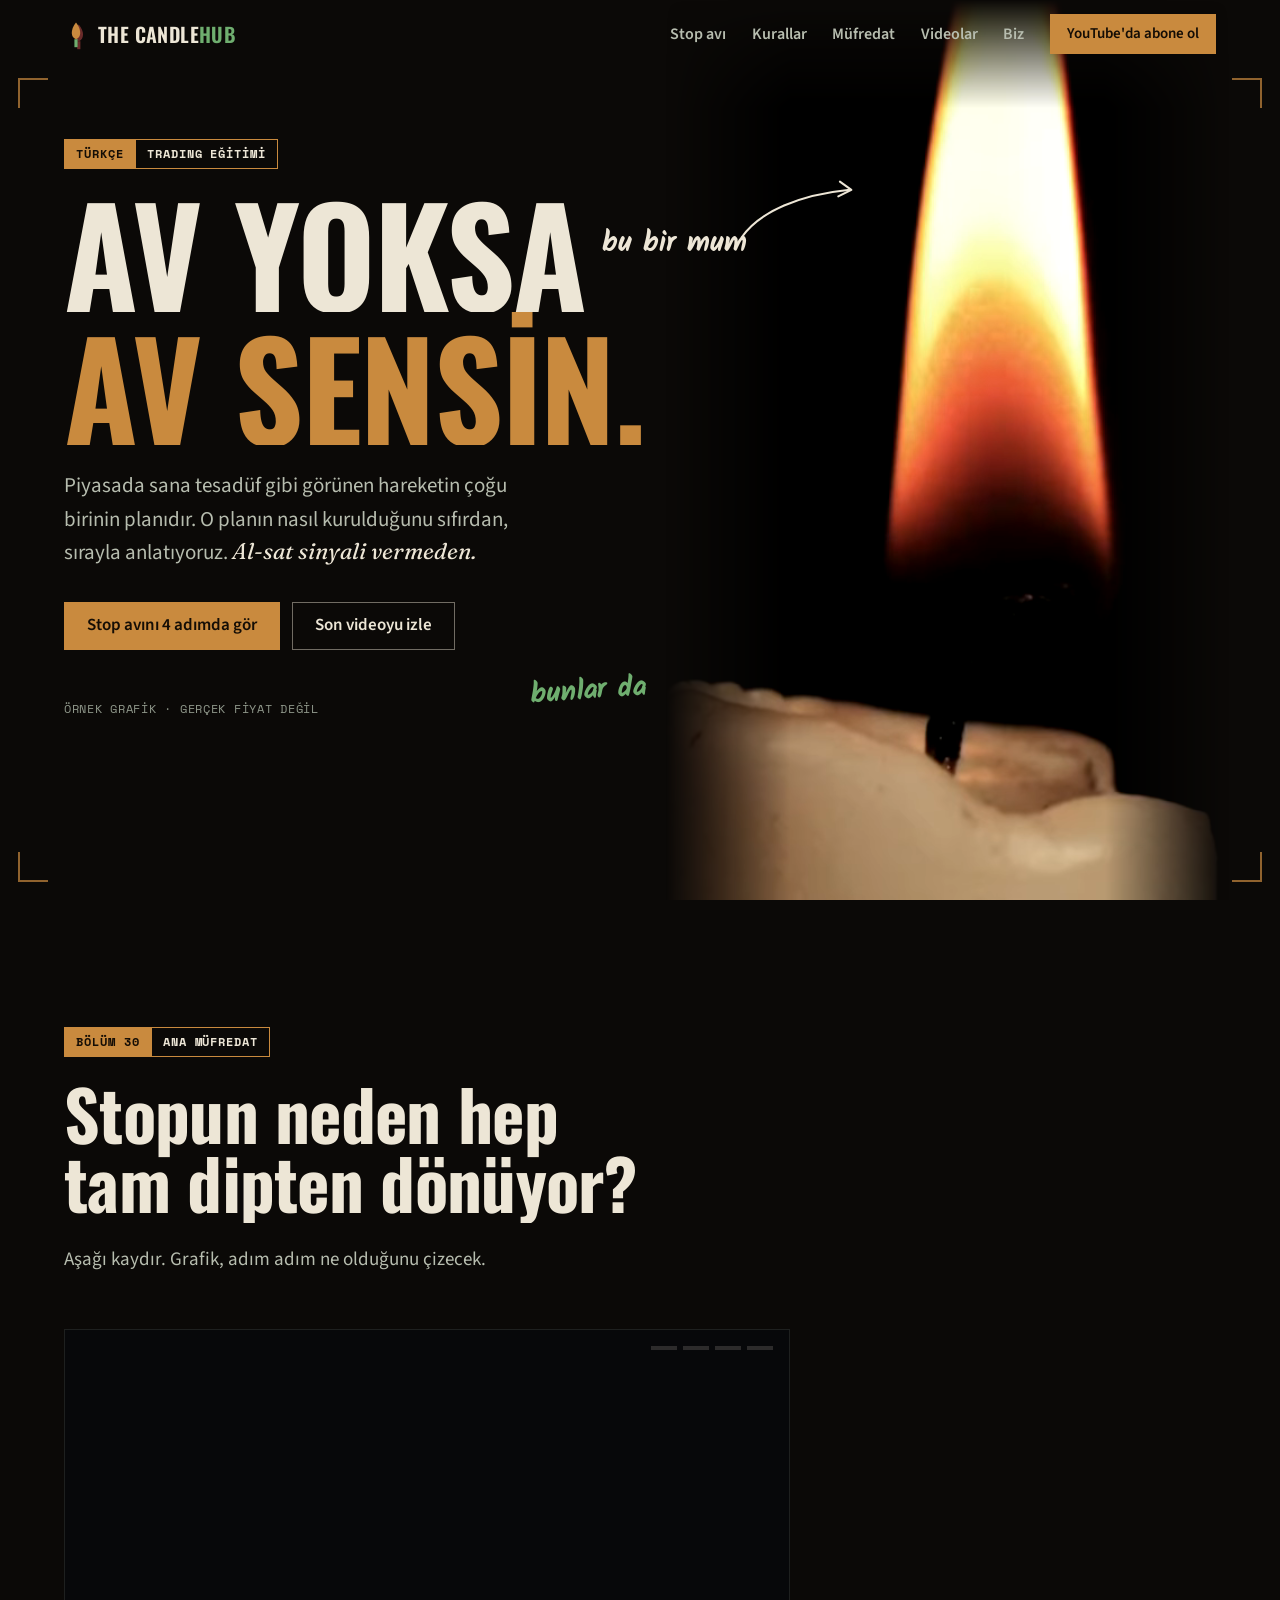
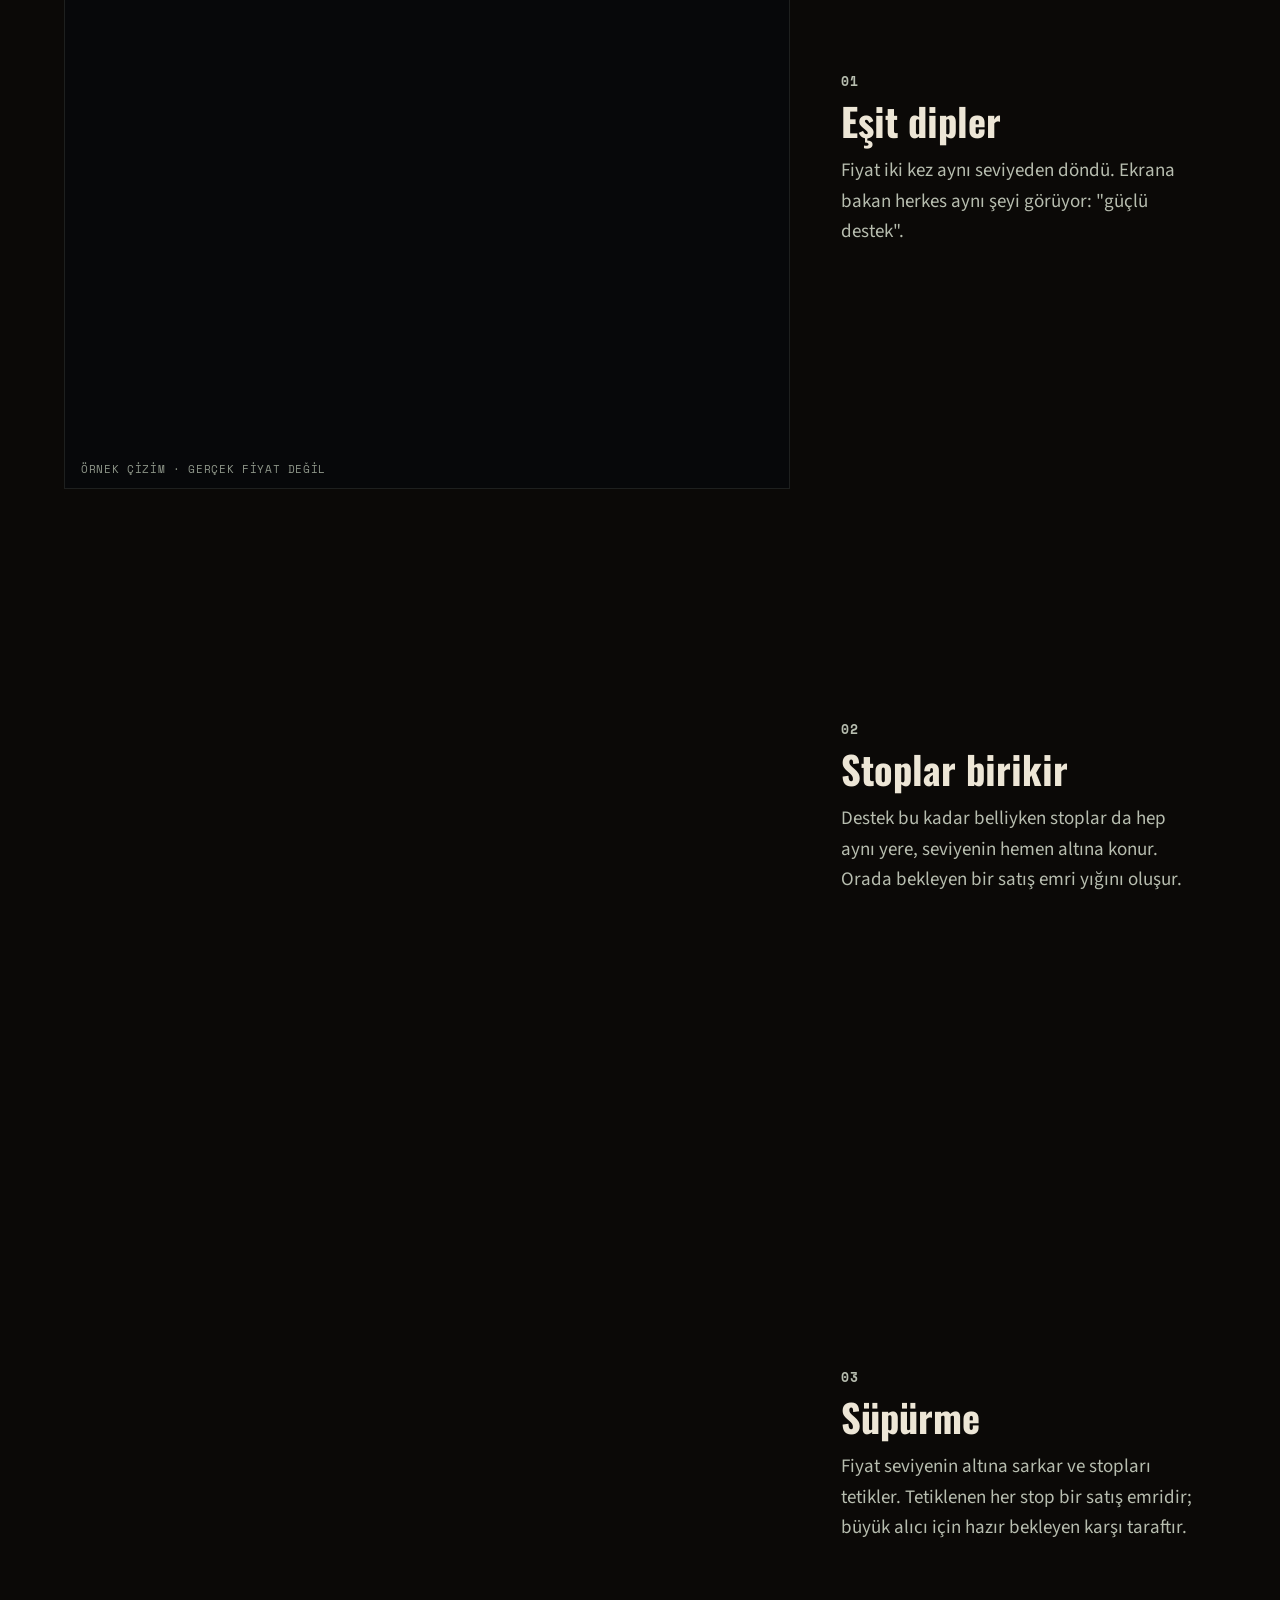
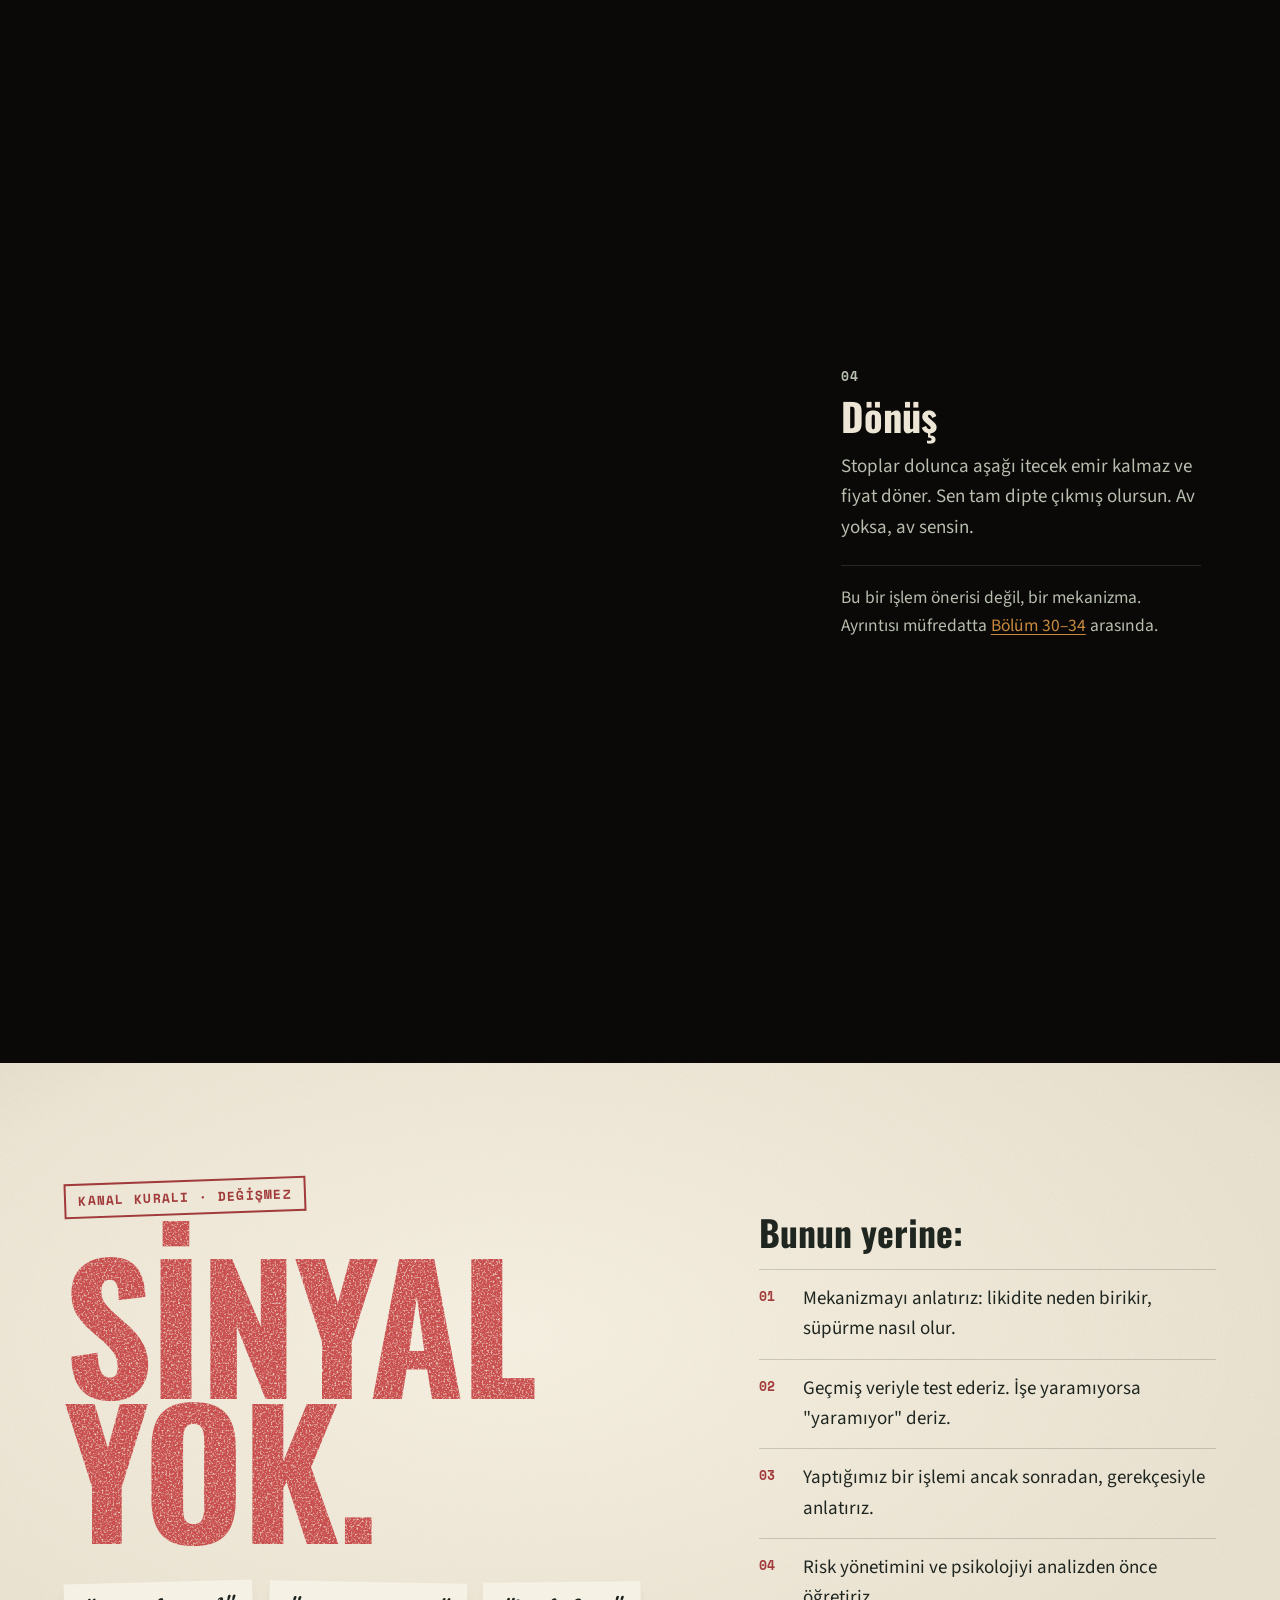
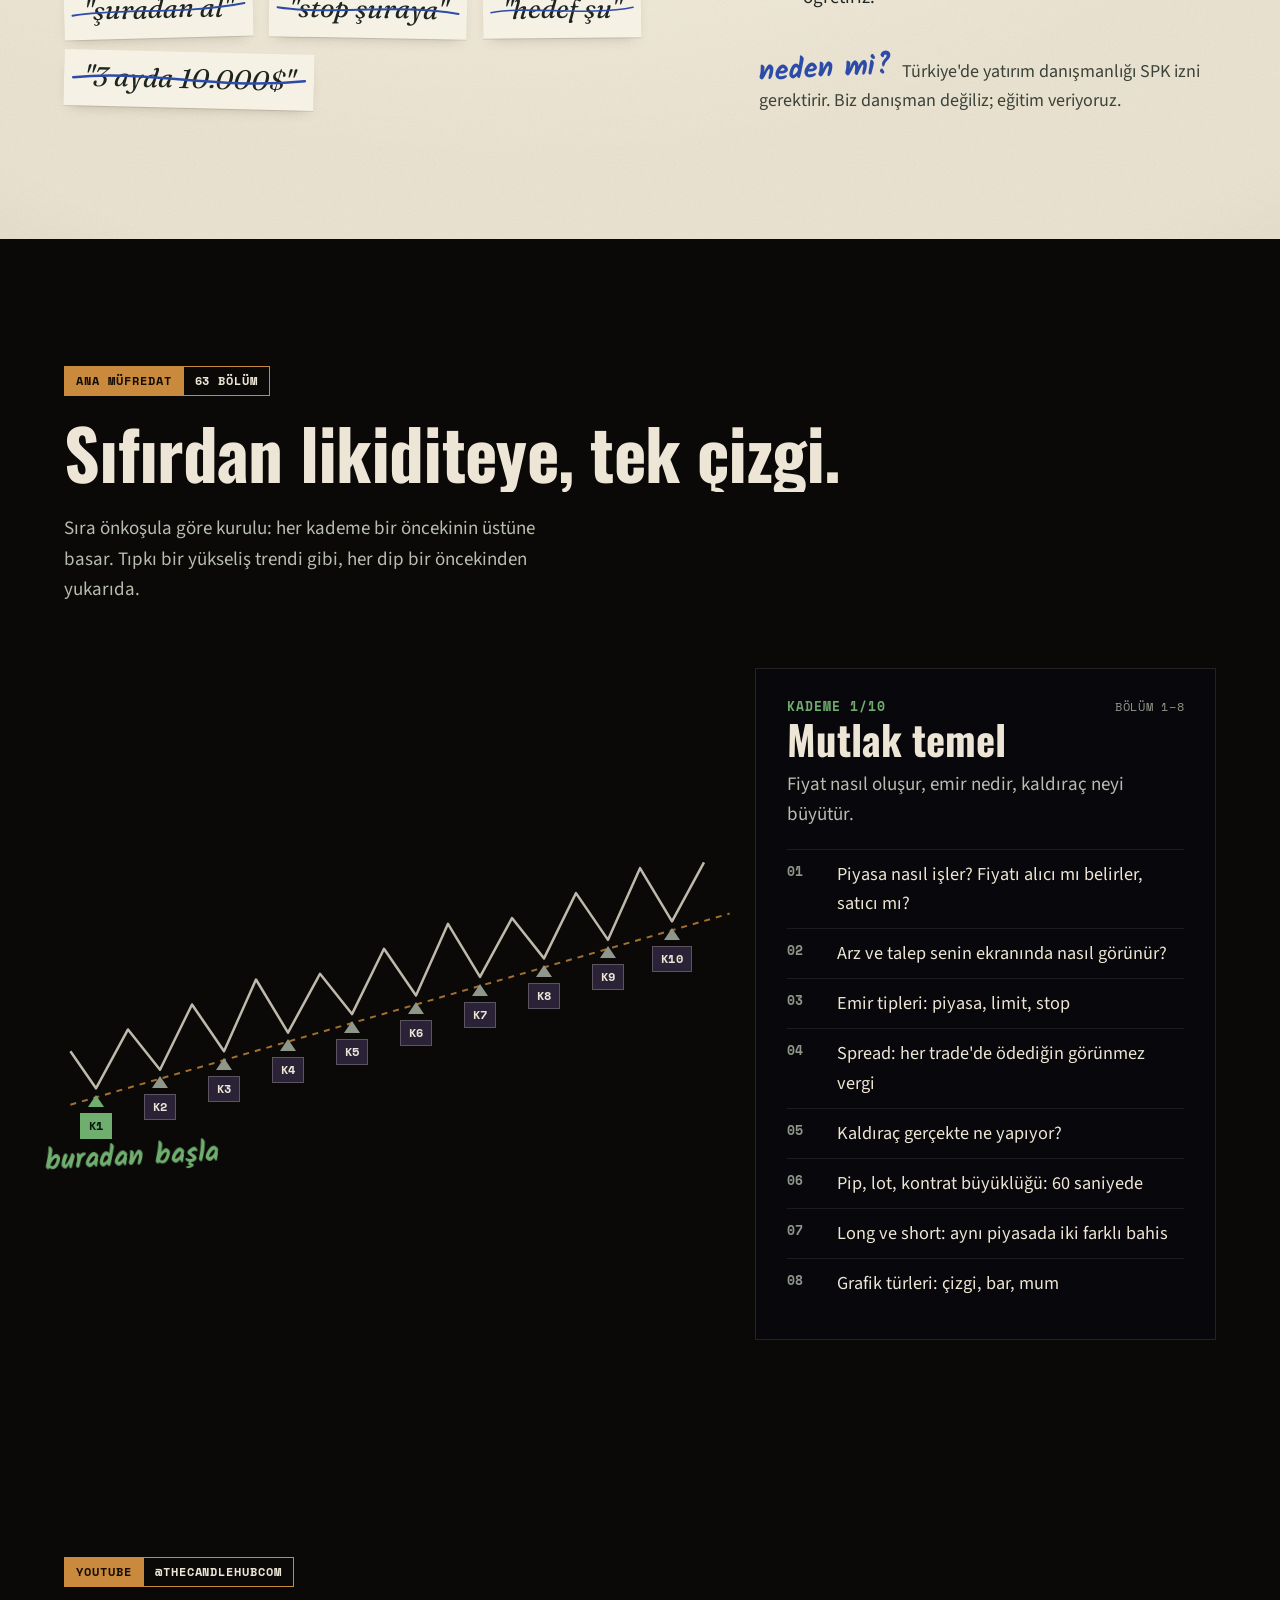
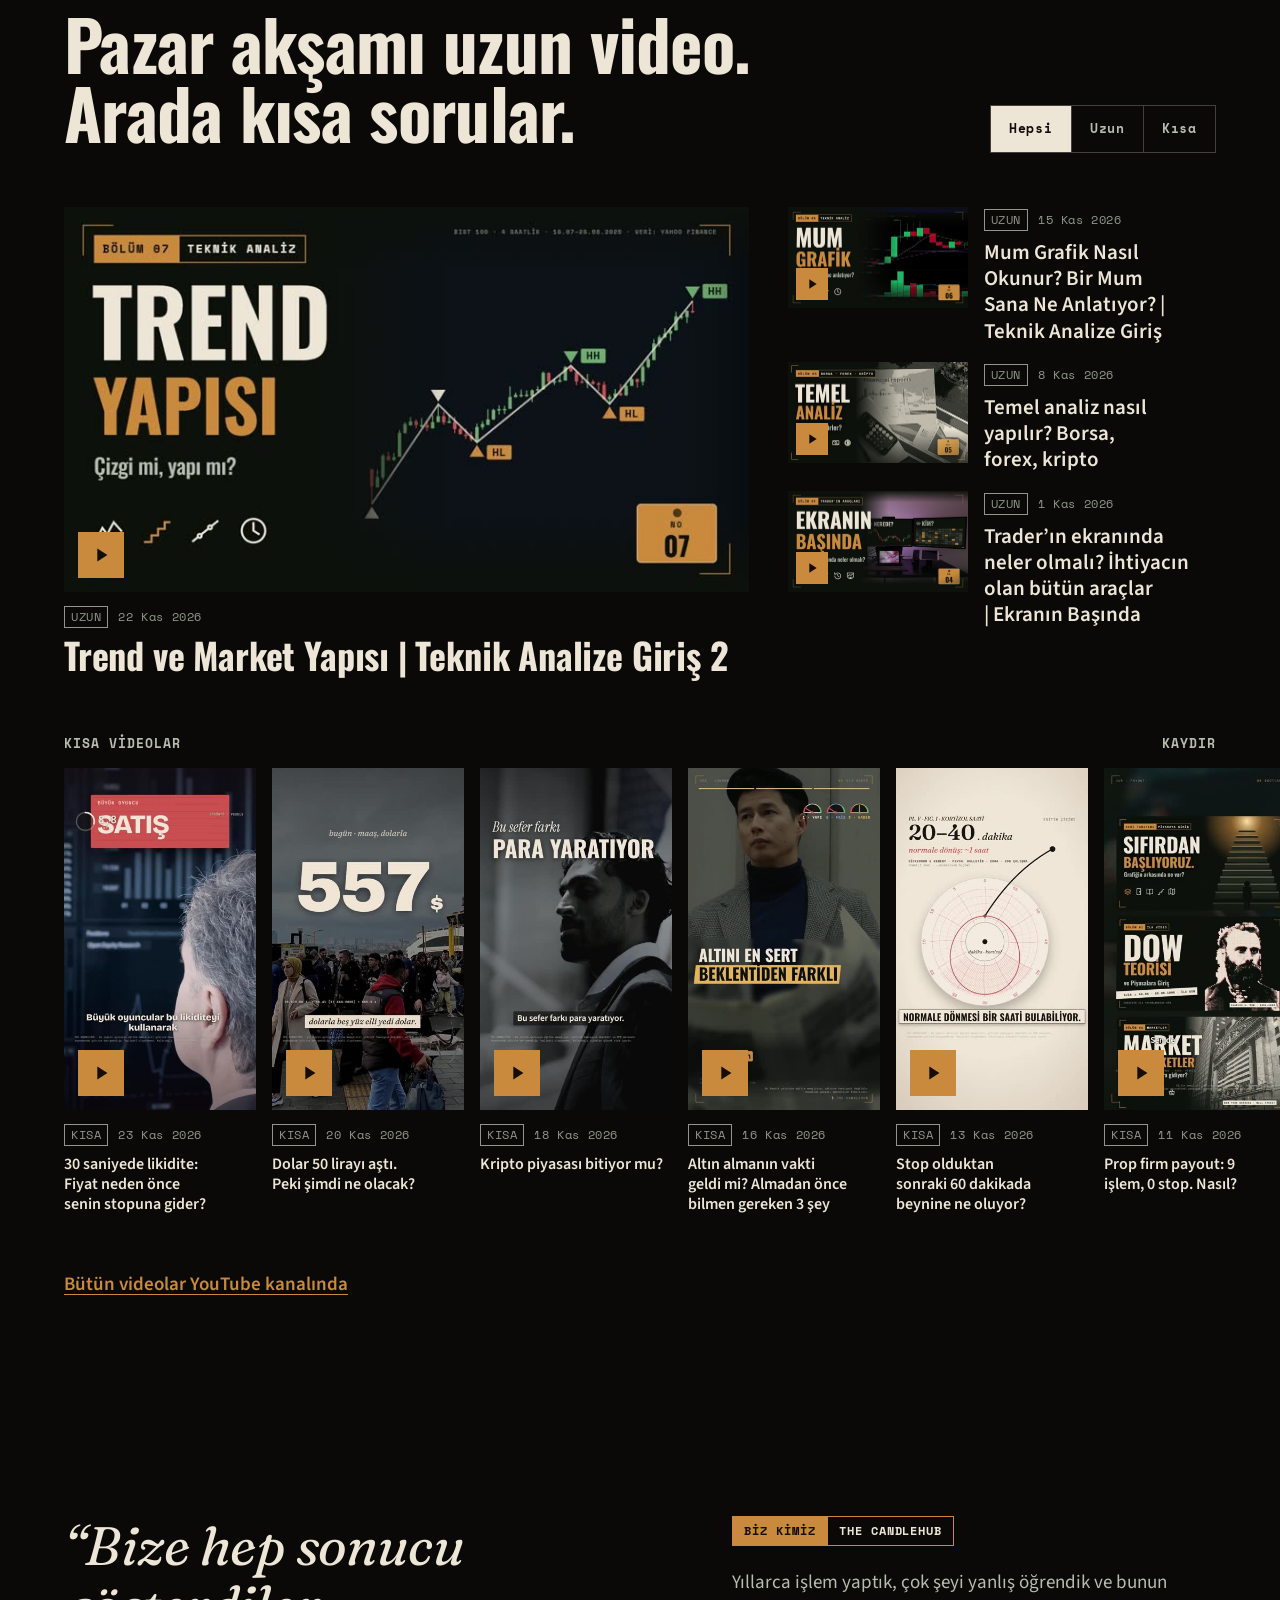
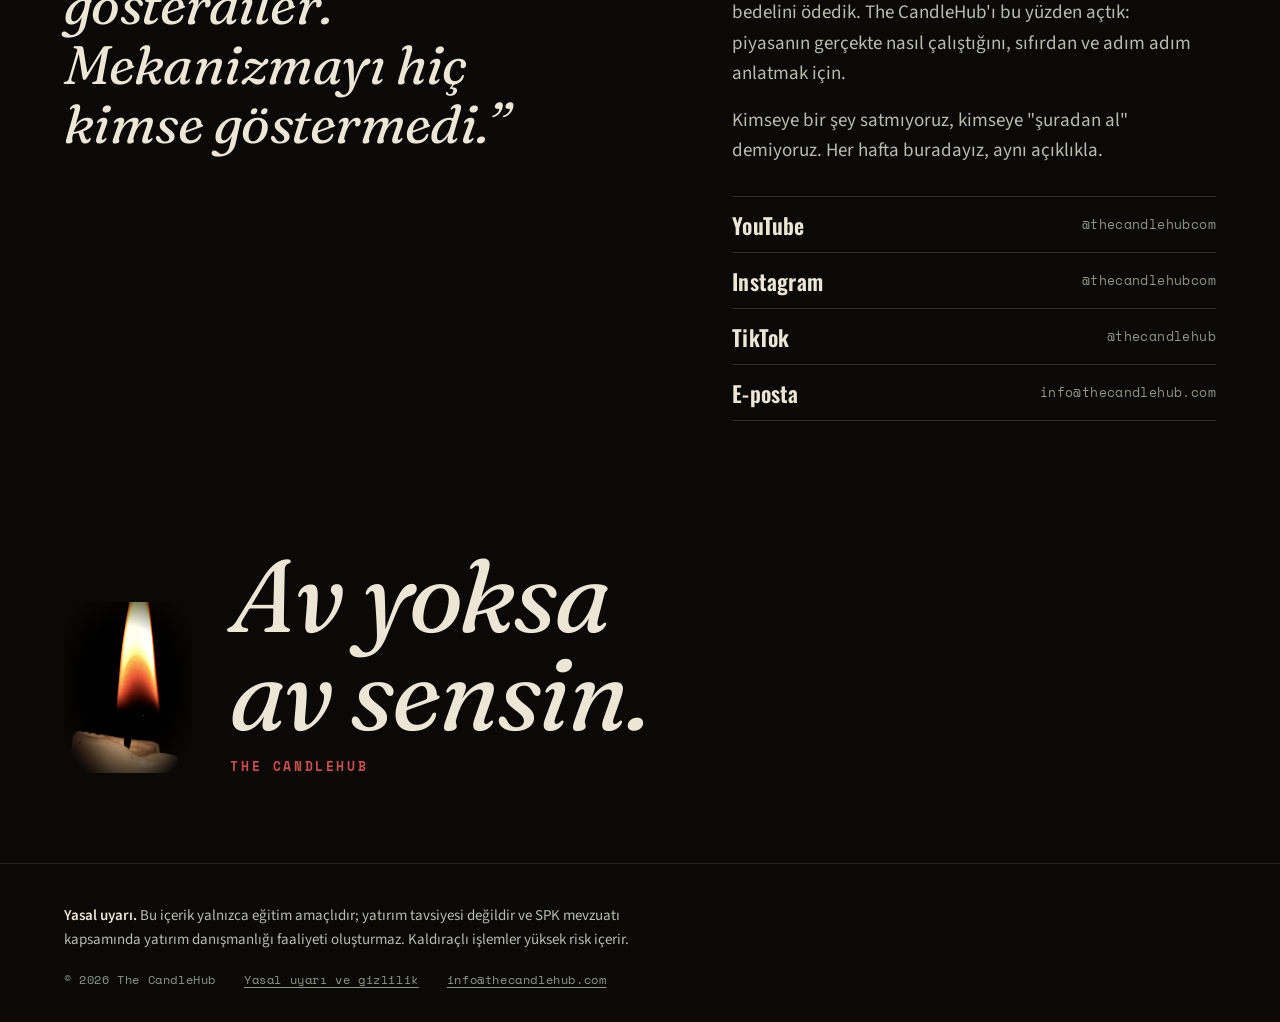
==== index.html @ 7be09cb5 "The CandleHub sitesi: ilk sürüm Co-Authored-By: Claude Opus 5.5 <noreply@anthropic.com>" ====
<!doctype html>
<html lang="tr">
<head>
<meta charset="utf-8">
<meta name="viewport" content="width=device-width, initial-scale=1">
<title>The CandleHub · Av yoksa av sensin.</title>
<meta name="description" content="Türkçe trading eğitimi. Sinyal yok. Stop avından likiditeye, piyasanın nasıl çalıştığını sıfırdan, sırayla anlatıyoruz.">
<link rel="canonical" href="https://www.thecandlehub.com/">
<meta name="theme-color" content="#0B0907">
<meta property="og:type" content="website">
<meta property="og:locale" content="tr_TR">
<meta property="og:title" content="The CandleHub · Av yoksa av sensin.">
<meta property="og:description" content="Türkçe trading eğitimi. Sinyal yok. Piyasanın nasıl çalıştığını sıfırdan anlatıyoruz.">
<meta property="og:url" content="https://www.thecandlehub.com/">
<meta property="og:image" content="https://www.thecandlehub.com/medya/og.jpg">
<meta name="twitter:card" content="summary_large_image">
<link rel="icon" href="medya/muhur.svg" type="image/svg+xml">
<link rel="preload" href="fontlar/oswald-latin-700-normal.woff2" as="font" type="font/woff2" crossorigin>
<link rel="stylesheet" href="css/site.css">
<script type="application/ld+json">
{"@context":"https://schema.org","@type":"Organization","name":"The CandleHub","url":"https://www.thecandlehub.com/","email":"info@thecandlehub.com","slogan":"Av yoksa av sensin.","sameAs":["https://www.youtube.com/@thecandlehubcom","https://www.instagram.com/thecandlehubcom","https://www.tiktok.com/@thecandlehub"]}
</script>
</head>
<body>
<a class="atla" href="#ana">İçeriğe geç</a>
<div class="ton" aria-hidden="true"></div>

<header class="ust" data-ust>
  <a class="marka" href="#giris" aria-label="The CandleHub, başa dön">
    <svg class="muhur" viewBox="0 0 30 35" aria-hidden="true"><g transform="translate(3.5,2.5)" opacity=".5"><line x1="15" y1="24" x2="15" y2="34" stroke="#C94F4F" stroke-width="4"/><path d="M15 3C22.6 12.4 21.5 21.7 15 24C8.5 21.7 7.4 12.4 15 3Z" fill="#C94F4F"/></g><line x1="15" y1="24" x2="15" y2="34" stroke="#6FAE6F" stroke-width="4"/><path d="M15 3C22.6 12.4 21.5 21.7 15 24C8.5 21.7 7.4 12.4 15 3Z" fill="#C98A3E"/></svg>
    <span>THE CANDLE<b>HUB</b></span>
  </a>
  <nav class="menu" id="menu" aria-label="Ana menü">
    <a href="#stop-avi">Stop avı</a>
    <a href="#kurallar">Kurallar</a>
    <a href="#mufredat">Müfredat</a>
    <a href="#videolar">Videolar</a>
    <a href="#biz">Biz</a>
    <a class="dugme dugme--kucuk" href="https://www.youtube.com/@thecandlehubcom?sub_confirmation=1" target="_blank" rel="noopener">YouTube'da abone ol</a>
  </nav>
  <button class="menu-ac" type="button" aria-expanded="false" aria-controls="menu" data-menu-ac>
    <span class="menu-ac__cizgi"></span><span class="sr">Menüyü aç</span>
  </button>
</header>

<main id="ana">

<!-- 1 · GİRİŞ -->
<section class="giris" id="giris" data-ton="alev">
  <div class="giris__alev" aria-hidden="true">
    <video autoplay muted loop playsinline preload="auto" poster="medya/alev.jpg" data-alev>
      <source src="medya/alev.webm" type="video/webm">
      <source src="medya/alev.mp4" type="video/mp4">
    </video>
  </div>
  <canvas class="giris__grafik" data-canli aria-hidden="true"></canvas>
  <div class="hud" aria-hidden="true"><i></i><i></i><i></i><i></i></div>

  <div class="giris__metin">
    <p class="etiket"><span>TÜRKÇE</span><span>TRADING EĞİTİMİ</span></p>
    <h1 class="giris__baslik">
      <span class="satir"><span>AV YOKSA</span></span>
      <span class="satir satir--alev"><span>AV SENSİN.</span></span>
    </h1>
    <p class="giris__alt">Piyasada sana tesadüf gibi görünen hareketin çoğu birinin planıdır. O planın nasıl kurulduğunu sıfırdan, sırayla anlatıyoruz. <em>Al-sat sinyali vermeden.</em></p>
    <div class="giris__dugmeler">
      <a class="dugme" href="#stop-avi">Stop avını 4 adımda gör</a>
      <a class="dugme dugme--hayalet" href="#videolar">Son videoyu izle</a>
    </div>
  </div>

  <svg class="not not--alev" viewBox="0 0 220 120" aria-hidden="true">
    <path class="ciz" d="M18 92 C 40 60, 90 40, 150 34" />
    <path class="ciz" d="M138 24 L152 34 L136 42" />
  </svg>
  <p class="el el--alev" aria-hidden="true">bu bir mum</p>
  <p class="el el--grafik" aria-hidden="true">bunlar da</p>
  <div class="okuma" aria-hidden="true" data-okuma></div>
</section>

<!-- 2 · STOP AVI (kaydırmalı anlatım) -->
<section class="stop" id="stop-avi" data-ton="gece" aria-labelledby="stop-baslik">
  <header class="bolum-bas">
    <p class="etiket"><span>BÖLÜM 30</span><span>ANA MÜFREDAT</span></p>
    <h2 id="stop-baslik" class="maske"><span>Stopun neden hep tam dipten dönüyor?</span></h2>
    <p class="bolum-bas__alt">Aşağı kaydır. Grafik, adım adım ne olduğunu çizecek.</p>
  </header>

  <div class="stop__sahne">
    <div class="stop__yapiskan">
      <div class="stop__cerceve">
        <canvas data-stop aria-hidden="true"></canvas>
        <p class="stop__kaynak">ÖRNEK ÇİZİM · GERÇEK FİYAT DEĞİL</p>
        <ol class="stop__ilerleme" aria-hidden="true"><li></li><li></li><li></li><li></li></ol>
      </div>
    </div>
    <div class="stop__adimlar">
      <article class="adim" data-adim="0">
        <p class="adim__no">01</p>
        <h3>Eşit dipler</h3>
        <p>Fiyat iki kez aynı seviyeden döndü. Ekrana bakan herkes aynı şeyi görüyor: "güçlü destek".</p>
      </article>
      <article class="adim" data-adim="1">
        <p class="adim__no">02</p>
        <h3>Stoplar birikir</h3>
        <p>Destek bu kadar belliyken stoplar da hep aynı yere, seviyenin hemen altına konur. Orada bekleyen bir satış emri yığını oluşur.</p>
      </article>
      <article class="adim" data-adim="2">
        <p class="adim__no">03</p>
        <h3>Süpürme</h3>
        <p>Fiyat seviyenin altına sarkar ve stopları tetikler. Tetiklenen her stop bir satış emridir; büyük alıcı için hazır bekleyen karşı taraftır.</p>
      </article>
      <article class="adim" data-adim="3">
        <p class="adim__no">04</p>
        <h3>Dönüş</h3>
        <p>Stoplar dolunca aşağı itecek emir kalmaz ve fiyat döner. Sen tam dipte çıkmış olursun. Av yoksa, av sensin.</p>
        <p class="adim__dip">Bu bir işlem önerisi değil, bir mekanizma. Ayrıntısı müfredatta <a href="#mufredat" data-kademe-ac="3">Bölüm 30–34</a> arasında.</p>
      </article>
    </div>
  </div>
</section>

<!-- 3 · KURALLAR (kâğıt) -->
<section class="kagit" id="kurallar" data-ton="acik" aria-labelledby="kural-baslik">
  <div class="kagit__ic">
    <p class="damga">KANAL KURALI · DEĞİŞMEZ</p>
    <h2 id="kural-baslik" class="kagit__baslik"><span>SİNYAL</span> <span>YOK.</span></h2>

    <ul class="seritler" aria-label="Bu kanalda asla söylenmeyenler">
      <li><span>"şuradan al"</span><svg viewBox="0 0 300 40" aria-hidden="true"><path class="ciz ciz--mavi" d="M4 26 C 80 14, 190 30, 296 12"/></svg></li>
      <li><span>"stop şuraya"</span><svg viewBox="0 0 300 40" aria-hidden="true"><path class="ciz ciz--mavi" d="M4 18 C 90 30, 200 8, 296 24"/></svg></li>
      <li><span>"hedef şu"</span><svg viewBox="0 0 300 40" aria-hidden="true"><path class="ciz ciz--mavi" d="M4 24 C 70 10, 210 34, 296 16"/></svg></li>
      <li><span>"3 ayda 10.000$"</span><svg viewBox="0 0 300 40" aria-hidden="true"><path class="ciz ciz--mavi" d="M4 20 C 100 8, 180 32, 296 18"/></svg></li>
    </ul>

    <div class="kagit__yerine">
      <h3>Bunun yerine:</h3>
      <ol>
        <li>Mekanizmayı anlatırız: likidite neden birikir, süpürme nasıl olur.</li>
        <li>Geçmiş veriyle test ederiz. İşe yaramıyorsa "yaramıyor" deriz.</li>
        <li>Yaptığımız bir işlemi ancak sonradan, gerekçesiyle anlatırız.</li>
        <li>Risk yönetimini ve psikolojiyi analizden önce öğretiriz.</li>
      </ol>
      <p class="kagit__neden"><span class="el el--koyu">neden mi?</span> Türkiye'de yatırım danışmanlığı SPK izni gerektirir. Biz danışman değiliz; eğitim veriyoruz.</p>
    </div>
  </div>
</section>

<!-- 4 · MÜFREDAT -->
<section class="mufredat" id="mufredat" data-ton="mor" aria-labelledby="muf-baslik">
  <header class="bolum-bas bolum-bas--genis">
    <p class="etiket"><span>ANA MÜFREDAT</span><span>63 BÖLÜM</span></p>
    <h2 id="muf-baslik" class="maske"><span>Sıfırdan likiditeye, tek çizgi.</span></h2>
    <p class="bolum-bas__alt">Sıra önkoşula göre kurulu: her kademe bir öncekinin üstüne basar. Tıpkı bir yükseliş trendi gibi, her dip bir öncekinden yukarıda.</p>
  </header>

  <div class="harita">
    <div class="harita__grafik">
      <svg class="harita__svg" viewBox="0 0 1000 420" preserveAspectRatio="none" aria-hidden="true" data-harita-svg></svg>
      <div class="harita__noktalar" role="tablist" aria-label="Müfredat kademeleri" data-kademeler></div>
      <p class="el el--basla" aria-hidden="true">buradan başla</p>
    </div>
    <div class="harita__panel" role="tabpanel" tabindex="0" data-panel aria-live="polite"></div>
  </div>
</section>

<!-- 5 · VİDEOLAR -->
<section class="videolar" id="videolar" data-ton="bordo" aria-labelledby="vid-baslik">
  <header class="bolum-bas bolum-bas--yan">
    <div>
      <p class="etiket"><span>YOUTUBE</span><span>@THECANDLEHUBCOM</span></p>
      <h2 id="vid-baslik" class="maske"><span>Pazar akşamı uzun video. Arada kısa sorular.</span></h2>
    </div>
    <div class="sekmeler" role="tablist" aria-label="Video türü" data-sekmeler>
      <button role="tab" aria-selected="true" data-tur="hepsi">Hepsi</button>
      <button role="tab" aria-selected="false" data-tur="uzun">Uzun</button>
      <button role="tab" aria-selected="false" data-tur="kisa">Kısa</button>
    </div>
  </header>
  <div class="video-alan" data-videolar aria-live="polite">
    <p class="durum">Videolar yükleniyor…</p>
  </div>
</section>

<!-- 6 · BİZ -->
<section class="biz" id="biz" data-ton="kraft" aria-labelledby="biz-baslik">
  <div class="biz__ic">
    <blockquote class="biz__soz">
      <p>“Bize hep sonucu gösterdiler. Mekanizmayı hiç kimse göstermedi.”</p>
    </blockquote>
    <div class="biz__metin">
      <h2 id="biz-baslik" class="etiket"><span>BİZ KİMİZ</span><span>THE CANDLEHUB</span></h2>
      <p>Yıllarca işlem yaptık, çok şeyi yanlış öğrendik ve bunun bedelini ödedik. The CandleHub'ı bu yüzden açtık: piyasanın gerçekte nasıl çalıştığını, sıfırdan ve adım adım anlatmak için.</p>
      <p>Kimseye bir şey satmıyoruz, kimseye "şuradan al" demiyoruz. Her hafta buradayız, aynı açıklıkla.</p>
      <ul class="baglantilar">
        <li><a href="https://www.youtube.com/@thecandlehubcom" target="_blank" rel="noopener"><span class="baglantilar__yer">YouTube</span><span>@thecandlehubcom</span></a></li>
        <li><a href="https://www.instagram.com/thecandlehubcom" target="_blank" rel="noopener"><span class="baglantilar__yer">Instagram</span><span>@thecandlehubcom</span></a></li>
        <li><a href="https://www.tiktok.com/@thecandlehub" target="_blank" rel="noopener"><span class="baglantilar__yer">TikTok</span><span>@thecandlehub</span></a></li>
        <li><a href="mailto:info@thecandlehub.com"><span class="baglantilar__yer">E-posta</span><span>info@thecandlehub.com</span></a></li>
      </ul>
    </div>
  </div>

  <div class="kapanis" aria-label="Slogan">
    <div class="kapanis__alev" aria-hidden="true">
      <video muted loop playsinline preload="none" poster="medya/alev.jpg" data-alev-son>
        <source src="medya/alev.webm" type="video/webm">
        <source src="medya/alev.mp4" type="video/mp4">
      </video>
    </div>
    <p class="kapanis__soz">Av yoksa<br>av sensin.</p>
    <p class="kapanis__imza">THE CANDLEHUB</p>
  </div>
</section>

</main>

<footer class="alt">
  <p class="alt__uyari"><strong>Yasal uyarı.</strong> Bu içerik yalnızca eğitim amaçlıdır; yatırım tavsiyesi değildir ve SPK mevzuatı kapsamında yatırım danışmanlığı faaliyeti oluşturmaz. Kaldıraçlı işlemler yüksek risk içerir.</p>
  <div class="alt__satir">
    <span>© 2026 The CandleHub</span>
    <a href="yasal.html">Yasal uyarı ve gizlilik</a>
    <a href="mailto:info@thecandlehub.com">info@thecandlehub.com</a>
  </div>
</footer>

<dialog class="oynatici" data-oynatici aria-label="Video oynatıcı">
  <div class="oynatici__ic">
    <div class="hud" aria-hidden="true"><i></i><i></i><i></i><i></i></div>
    <div class="oynatici__cerceve" data-oynatici-cerceve></div>
    <div class="oynatici__alt">
      <p class="oynatici__baslik" data-oynatici-baslik></p>
      <a class="oynatici__yt" data-oynatici-yt href="https://www.youtube.com/@thecandlehubcom" target="_blank" rel="noopener">YouTube'da aç</a>
      <button class="oynatici__kapat" type="button" data-oynatici-kapat autofocus>Kapat <kbd>Esc</kbd></button>
    </div>
  </div>
</dialog>

<script src="veri/mufredat.js"></script>
<script src="veri/videolar.js"></script>
<script src="js/grafik.js"></script>
<script src="js/site.js"></script>
</body>
</html>
---- css/site.css ----
/* The CandleHub · site
   Görsel dil kanalın videolarından geliyor: bölüm tonlu koyu zemin, canlı yeşil/kırmızı mum,
   blok etiket (HH/HL), el yazısı yorum katmanı, krem kâğıt baskı sahnesi, gerçek mum alevi.
   Renkler marka/tokens.json + video/src/v07_trend/temel.tsx (TON) ile aynı. */

/* ───────── fontlar (yerel; Türkçe karakterler latin-ext dilimindedir) ───────── */
@font-face{font-family:Oswald;font-weight:600;font-display:swap;src:url(../fontlar/oswald-latin-600-normal.woff2) format("woff2");unicode-range:U+0000-00FF,U+0131,U+0152-0153,U+02BB-02BC,U+02C6,U+02DA,U+02DC,U+0304,U+0308,U+0329,U+2000-206F,U+20AC,U+2122,U+2191,U+2193,U+2212,U+2215,U+FEFF,U+FFFD}
@font-face{font-family:Oswald;font-weight:600;font-display:swap;src:url(../fontlar/oswald-latin-ext-600-normal.woff2) format("woff2");unicode-range:U+0100-02BA,U+02BD-02C5,U+02C7-02CC,U+02CE-02D7,U+02DD-02FF,U+0304,U+0308,U+0329,U+1D00-1DBF,U+1E00-1E9F,U+1EF2-1EFF,U+2020,U+20A0-20AB,U+20AD-20C0,U+2113,U+2C60-2C7F,U+A720-A7FF}
@font-face{font-family:Oswald;font-weight:700;font-display:swap;src:url(../fontlar/oswald-latin-700-normal.woff2) format("woff2");unicode-range:U+0000-00FF,U+0131,U+0152-0153,U+02BB-02BC,U+02C6,U+02DA,U+02DC,U+0304,U+0308,U+0329,U+2000-206F,U+20AC,U+2122,U+2191,U+2193,U+2212,U+2215,U+FEFF,U+FFFD}
@font-face{font-family:Oswald;font-weight:700;font-display:swap;src:url(../fontlar/oswald-latin-ext-700-normal.woff2) format("woff2");unicode-range:U+0100-02BA,U+02BD-02C5,U+02C7-02CC,U+02CE-02D7,U+02DD-02FF,U+0304,U+0308,U+0329,U+1D00-1DBF,U+1E00-1E9F,U+1EF2-1EFF,U+2020,U+20A0-20AB,U+20AD-20C0,U+2113,U+2C60-2C7F,U+A720-A7FF}
@font-face{font-family:"Source Sans 3";font-weight:400;font-display:swap;src:url(../fontlar/source-sans-3-latin-400-normal.woff2) format("woff2");unicode-range:U+0000-00FF,U+0131,U+0152-0153,U+02BB-02BC,U+02C6,U+02DA,U+02DC,U+0304,U+0308,U+0329,U+2000-206F,U+20AC,U+2122,U+2191,U+2193,U+2212,U+2215,U+FEFF,U+FFFD}
@font-face{font-family:"Source Sans 3";font-weight:400;font-display:swap;src:url(../fontlar/source-sans-3-latin-ext-400-normal.woff2) format("woff2");unicode-range:U+0100-02BA,U+02BD-02C5,U+02C7-02CC,U+02CE-02D7,U+02DD-02FF,U+0304,U+0308,U+0329,U+1D00-1DBF,U+1E00-1E9F,U+1EF2-1EFF,U+2020,U+20A0-20AB,U+20AD-20C0,U+2113,U+2C60-2C7F,U+A720-A7FF}
@font-face{font-family:"Source Sans 3";font-weight:600;font-display:swap;src:url(../fontlar/source-sans-3-latin-600-normal.woff2) format("woff2");unicode-range:U+0000-00FF,U+0131,U+0152-0153,U+02BB-02BC,U+02C6,U+02DA,U+02DC,U+0304,U+0308,U+0329,U+2000-206F,U+20AC,U+2122,U+2191,U+2193,U+2212,U+2215,U+FEFF,U+FFFD}
@font-face{font-family:"Source Sans 3";font-weight:600;font-display:swap;src:url(../fontlar/source-sans-3-latin-ext-600-normal.woff2) format("woff2");unicode-range:U+0100-02BA,U+02BD-02C5,U+02C7-02CC,U+02CE-02D7,U+02DD-02FF,U+0304,U+0308,U+0329,U+1D00-1DBF,U+1E00-1E9F,U+1EF2-1EFF,U+2020,U+20A0-20AB,U+20AD-20C0,U+2113,U+2C60-2C7F,U+A720-A7FF}
@font-face{font-family:"Space Mono";font-weight:400;font-display:swap;src:url(../fontlar/space-mono-latin-400-normal.woff2) format("woff2");unicode-range:U+0000-00FF,U+0131,U+0152-0153,U+02BB-02BC,U+02C6,U+02DA,U+02DC,U+0304,U+0308,U+0329,U+2000-206F,U+20AC,U+2122,U+2191,U+2193,U+2212,U+2215,U+FEFF,U+FFFD}
@font-face{font-family:"Space Mono";font-weight:400;font-display:swap;src:url(../fontlar/space-mono-latin-ext-400-normal.woff2) format("woff2");unicode-range:U+0100-02BA,U+02BD-02C5,U+02C7-02CC,U+02CE-02D7,U+02DD-02FF,U+0304,U+0308,U+0329,U+1D00-1DBF,U+1E00-1E9F,U+1EF2-1EFF,U+2020,U+20A0-20AB,U+20AD-20C0,U+2113,U+2C60-2C7F,U+A720-A7FF}
@font-face{font-family:"Space Mono";font-weight:700;font-display:swap;src:url(../fontlar/space-mono-latin-700-normal.woff2) format("woff2");unicode-range:U+0000-00FF,U+0131,U+0152-0153,U+02BB-02BC,U+02C6,U+02DA,U+02DC,U+0304,U+0308,U+0329,U+2000-206F,U+20AC,U+2122,U+2191,U+2193,U+2212,U+2215,U+FEFF,U+FFFD}
@font-face{font-family:"Space Mono";font-weight:700;font-display:swap;src:url(../fontlar/space-mono-latin-ext-700-normal.woff2) format("woff2");unicode-range:U+0100-02BA,U+02BD-02C5,U+02C7-02CC,U+02CE-02D7,U+02DD-02FF,U+0304,U+0308,U+0329,U+1D00-1DBF,U+1E00-1E9F,U+1EF2-1EFF,U+2020,U+20A0-20AB,U+20AD-20C0,U+2113,U+2C60-2C7F,U+A720-A7FF}
@font-face{font-family:Fraunces;font-style:italic;font-weight:400;font-display:swap;src:url(../fontlar/fraunces-latin-400-italic.woff2) format("woff2");unicode-range:U+0000-00FF,U+0131,U+0152-0153,U+02BB-02BC,U+02C6,U+02DA,U+02DC,U+0304,U+0308,U+0329,U+2000-206F,U+20AC,U+2122,U+2191,U+2193,U+2212,U+2215,U+FEFF,U+FFFD}
@font-face{font-family:Fraunces;font-style:italic;font-weight:400;font-display:swap;src:url(../fontlar/fraunces-latin-ext-400-italic.woff2) format("woff2");unicode-range:U+0100-02BA,U+02BD-02C5,U+02C7-02CC,U+02CE-02D7,U+02DD-02FF,U+0304,U+0308,U+0329,U+1D00-1DBF,U+1E00-1E9F,U+1EF2-1EFF,U+2020,U+20A0-20AB,U+20AD-20C0,U+2113,U+2C60-2C7F,U+A720-A7FF}
@font-face{font-family:Kalam;font-weight:700;font-display:swap;src:url(../fontlar/kalam-latin-700-normal.woff2) format("woff2");unicode-range:U+0000-00FF,U+0131,U+0152-0153,U+02BB-02BC,U+02C6,U+02DA,U+02DC,U+0304,U+0308,U+0329,U+2000-206F,U+20AC,U+2122,U+2191,U+2193,U+2212,U+2215,U+FEFF,U+FFFD}
@font-face{font-family:Kalam;font-weight:700;font-display:swap;src:url(../fontlar/kalam-latin-ext-700-normal.woff2) format("woff2");unicode-range:U+0100-02BA,U+02BD-02C5,U+02C7-02CC,U+02CE-02D7,U+02DD-02FF,U+0304,U+0308,U+0329,U+1D00-1DBF,U+1E00-1E9F,U+1EF2-1EFF,U+2020,U+20A0-20AB,U+20AD-20C0,U+2113,U+2C60-2C7F,U+A720-A7FF}

/* ───────── değişkenler ───────── */
:root{
  --metin:#EDE6D6; --govde:#B7BDAF; --solgun:#8F978A;
  --alev:#C98A3E; --yesil:#6FAE6F; --kirmizi:#C94F4F; --kirmizi-koyu:#A13A3A;
  --kagit:#ECE5D4; --kagit-acik:#F6F1E5; --murekkep:#1F2620; --mavi-kalem:#2C4CA8;
  --zemin:#0B0907;
  --f-baslik:Oswald,"Arial Narrow",sans-serif;
  --f-govde:"Source Sans 3",sans-serif;
  --f-veri:"Space Mono",monospace;
  --f-serif:Fraunces,Georgia,serif;
  --f-el:Kalam,"Comic Sans MS",cursive;
  --cikis:cubic-bezier(.16,1,.3,1);
  --io:cubic-bezier(.77,0,.175,1);
  --kenar:clamp(20px,5vw,72px);
  --ust-h:68px;
}

*,*::before,*::after{box-sizing:border-box}
html{-webkit-text-size-adjust:100%;scroll-behavior:smooth;scroll-padding-top:var(--ust-h)}
body{margin:0;background:var(--zemin);color:var(--metin);font:400 clamp(17px,1.05vw + 10px,19px)/1.6 var(--f-govde);text-rendering:optimizeLegibility;-webkit-font-smoothing:antialiased;overflow-x:hidden}
img,video,canvas,svg{display:block;max-width:100%}
a{color:inherit}
h1,h2,h3{margin:0;font-weight:inherit}
p{margin:0}
button{font:inherit;color:inherit}
.sr{position:absolute;width:1px;height:1px;overflow:hidden;clip:rect(0 0 0 0);white-space:nowrap}
:focus-visible{outline:2px solid var(--alev);outline-offset:3px}
.atla{position:fixed;left:12px;top:-60px;z-index:100;background:var(--alev);color:#120C06;padding:10px 16px;font-weight:600;text-decoration:none;transition:top .2s}
.atla:focus{top:12px}

/* Bölüm tonu: sabit katman, görünen bölümün rengine geçer (videolardaki "bölüm renk dünyası") */
.ton{position:fixed;inset:0;z-index:-1;background:#0B0907;transition:background-color .9s ease}
body[data-ton="alev"] .ton{background:#0B0907}
body[data-ton="gece"] .ton{background:#08111A}
body[data-ton="mor"] .ton{background:#110D1B}
body[data-ton="bordo"] .ton{background:#170A0B}
body[data-ton="kraft"] .ton{background:#17120B}

/* ───────── ortak parçalar ───────── */
/* Blok etiket: video kapaklarındaki "BÖLÜM 07 | TEKNİK ANALİZ" etiketi */
.etiket{display:inline-flex;margin:0 0 22px;font:700 12px/1 var(--f-veri);letter-spacing:.08em;clip-path:inset(0 100% 0 0);transition:clip-path .8s var(--cikis)}
.etiket span{padding:8px 11px;border:1.5px solid var(--alev)}
.etiket span:first-child{background:var(--alev);color:#140D05}
.etiket span+span{border-left:0;color:var(--metin)}
.gorundu .etiket,.etiket.gorundu{clip-path:inset(0 0 0 0)}

.dugme{display:inline-flex;align-items:center;justify-content:center;min-height:48px;padding:0 22px;background:var(--alev);color:#140D05;border:1.5px solid var(--alev);font:600 17px/1 var(--f-govde);text-decoration:none;cursor:pointer;transition:transform .16s ease-out,background-color .2s ease,color .2s ease}
.dugme:active{transform:scale(.97)}
.dugme--hayalet{background:transparent;color:var(--metin);border-color:rgba(237,230,214,.45)}
.dugme--kucuk{min-height:40px;padding:0 16px;font-size:15px}
@media (hover:hover) and (pointer:fine){
  .dugme:hover{background:#DDA052}
  .dugme--hayalet:hover{background:rgba(237,230,214,.08);border-color:var(--metin)}
}

/* HUD köşe parantezleri (marka motifi) */
.hud{position:absolute;inset:18px;pointer-events:none}
.hud i{position:absolute;width:30px;height:30px;border:2px solid rgba(201,138,62,.7)}
.hud i:nth-child(1){left:0;top:0;border-right:0;border-bottom:0}
.hud i:nth-child(2){right:0;top:0;border-left:0;border-bottom:0}
.hud i:nth-child(3){left:0;bottom:0;border-right:0;border-top:0}
.hud i:nth-child(4){right:0;bottom:0;border-left:0;border-top:0}

/* El yazısı yorum katmanı: videolardaki "trend bitti?" notları. Yazılıyormuş gibi soldan açılır. */
.el{font:700 clamp(20px,1.6vw + 8px,30px)/1.1 var(--f-el);color:var(--metin);clip-path:inset(-10% 100% -10% 0);transition:clip-path 1s var(--cikis) .25s}
.gorundu .el,.el.gorundu{clip-path:inset(-10% -5% -10% 0)}
.ciz{fill:none;stroke:var(--metin);stroke-width:2.5;stroke-linecap:round;stroke-linejoin:round;stroke-dasharray:1;stroke-dashoffset:1;transition:stroke-dashoffset 1.1s var(--cikis)}
.gorundu .ciz{stroke-dashoffset:0}

/* Maske başlık: satır, alt kenarından yukarı açılır */
.maske{overflow:hidden;padding:.12em 0 .08em;margin-top:-.12em}
.maske>span{display:block;transform:translateY(105%);transition:transform 1s var(--cikis)}
.gorundu .maske>span,.maske.gorundu>span{transform:none}

.bolum-bas{padding:0 var(--kenar);max-width:1100px}
.bolum-bas h2{font:700 clamp(40px,5.4vw,84px)/1 var(--f-baslik);letter-spacing:-.01em;text-wrap:balance}
.bolum-bas__alt{margin-top:22px;max-width:56ch;color:var(--govde)}

/* ───────── üst çubuk ───────── */
.ust{position:fixed;inset:0 0 auto;z-index:50;height:var(--ust-h);display:flex;align-items:center;justify-content:space-between;gap:24px;padding:0 var(--kenar);transition:background-color .35s ease,border-color .35s ease;border-bottom:1px solid transparent}
.ust.dolu{background:rgba(11,9,7,.86);border-bottom-color:rgba(237,230,214,.1);-webkit-backdrop-filter:blur(10px);backdrop-filter:blur(10px)}
.marka{display:flex;align-items:center;gap:10px;text-decoration:none;font:600 20px/1 var(--f-baslik);letter-spacing:.02em;min-height:44px}
.marka b{font-weight:600;color:var(--yesil)}
.muhur{width:24px;height:28px;overflow:visible}
.menu{display:flex;align-items:center;gap:clamp(14px,2vw,30px)}
.menu a:not(.dugme){font:600 16px/1 var(--f-govde);text-decoration:none;color:var(--govde);padding:12px 0;background:linear-gradient(var(--alev),var(--alev)) 0 100%/0 2px no-repeat;transition:background-size .25s var(--cikis),color .2s}
.menu a:not(.dugme):hover,.menu a.aktif{color:var(--metin);background-size:100% 2px}
.menu-ac{display:none}

@media (max-width:900px){
  .menu-ac{display:grid;place-items:center;width:48px;height:48px;margin-right:-10px;background:none;border:0;cursor:pointer}
  .menu-ac__cizgi,.menu-ac__cizgi::before,.menu-ac__cizgi::after{display:block;width:24px;height:2px;background:var(--metin);transition:transform .25s var(--cikis),opacity .2s}
  .menu-ac__cizgi{position:relative}
  .menu-ac__cizgi::before,.menu-ac__cizgi::after{content:"";position:absolute;left:0}
  .menu-ac__cizgi::before{top:-7px}.menu-ac__cizgi::after{top:7px}
  .menu-ac[aria-expanded="true"] .menu-ac__cizgi{background:transparent}
  .menu-ac[aria-expanded="true"] .menu-ac__cizgi::before{transform:translateY(7px) rotate(45deg)}
  .menu-ac[aria-expanded="true"] .menu-ac__cizgi::after{transform:translateY(-7px) rotate(-45deg)}
  .menu{position:fixed;inset:var(--ust-h) 0 auto;flex-direction:column;align-items:stretch;gap:0;padding:8px var(--kenar) 28px;background:#0B0907;border-bottom:1px solid rgba(237,230,214,.12);transform:translateY(-8px);opacity:0;visibility:hidden;transition:transform .25s var(--cikis),opacity .2s ease,visibility 0s .25s}
  .menu.acik{transform:none;opacity:1;visibility:visible;transition:transform .25s var(--cikis),opacity .2s ease}
  .menu a:not(.dugme){font:600 24px/1 var(--f-baslik);padding:16px 0;border-bottom:1px solid rgba(237,230,214,.08);background:none}
  .menu .dugme{margin-top:20px;min-height:52px}
}

/* ───────── 1 · giriş ───────── */
.giris{--grafik-h:clamp(140px,21vh,240px);position:relative;min-height:max(100svh,680px);display:grid;grid-template-rows:1fr auto;padding:calc(var(--ust-h) + clamp(20px,5vh,64px)) var(--kenar) 0;overflow:hidden;isolation:isolate}
.giris{--alev-sag:clamp(-40px,4vw,80px);--alev-w:min(44vw,600px)}
.giris__alev{position:absolute;z-index:-1;top:0;bottom:0;right:var(--alev-sag);width:var(--alev-w);
  -webkit-mask-image:linear-gradient(90deg,transparent,#000 22%,#000 78%,transparent),linear-gradient(transparent,#000 12%);
  -webkit-mask-composite:source-in;mask-image:linear-gradient(90deg,transparent,#000 22%,#000 78%,transparent),linear-gradient(transparent,#000 12%);mask-composite:intersect}
.giris__alev video{width:100%;height:100%;object-fit:cover;object-position:50% 70%;mix-blend-mode:screen;opacity:0;transition:opacity 1.6s ease}
.giris__alev video.hazir{opacity:1}
.giris .hud{inset:calc(var(--ust-h) + 10px) 18px 18px}
.giris__metin{position:relative;grid-row:1;align-self:center;max-width:min(760px,58vw)}
.giris__baslik{font:700 clamp(64px,min(10.5vw,15vh),176px)/.84 var(--f-baslik);letter-spacing:-.01em;margin-bottom:24px}
/* üstte pay bırak: büyük İ'nin noktası satır kutusunun üstüne taşar, kırpılmasın */
.satir{display:block;overflow:hidden;padding:.13em 0 .02em}
.satir:first-child{padding-top:.04em}
.satir>span{display:block;transform:translateY(102%);transition:transform 1.1s var(--cikis)}
.satir--alev{color:var(--alev)}
.basladi .satir>span{transform:none}
.basladi .satir:nth-child(2)>span{transition-delay:.12s}
.giris__alt{max-width:46ch;color:var(--govde);font-size:clamp(18px,1.2vw + 10px,21px);opacity:0;transform:translateY(10px);transition:opacity .8s ease .45s,transform .8s var(--cikis) .45s}
.giris__alt em{font:400 1.08em/1 var(--f-serif);font-style:italic;color:var(--metin)}
.giris__dugmeler{display:flex;flex-wrap:wrap;gap:12px;margin-top:32px;opacity:0;transform:translateY(10px);transition:opacity .8s ease .6s,transform .8s var(--cikis) .6s}
.basladi .giris__alt,.basladi .giris__dugmeler{opacity:1;transform:none}
.basladi .etiket{clip-path:inset(0 0 0 0)}

.giris__grafik{grid-row:2;width:calc(100% + var(--kenar));margin-left:calc(var(--kenar) * -1);height:var(--grafik-h);margin-top:clamp(24px,4vh,48px);cursor:crosshair;touch-action:pan-y}
.okuma{position:absolute;left:var(--kenar);bottom:calc(var(--grafik-h) - 4px);font:400 12px/1 var(--f-veri);letter-spacing:.06em;color:var(--solgun);white-space:nowrap}
.okuma b{font-weight:700;color:var(--metin)}
.okuma .y{color:var(--yesil)}.okuma .k{color:var(--kirmizi)}

.not{position:absolute;width:180px;overflow:visible}
.not--alev{right:calc(var(--alev-sag) + var(--alev-w) / 2 + 40px);top:18%}
.el--alev{position:absolute;right:calc(var(--alev-sag) + var(--alev-w) / 2 + 200px);top:calc(18% + 66px)}
.el--grafik{position:absolute;right:calc(var(--alev-sag) + var(--alev-w) / 2 + 300px);bottom:calc(var(--grafik-h) + 4px);color:var(--yesil);transform:rotate(-4deg)}

@media (max-width:900px){
  .giris{padding-top:calc(var(--ust-h) + 40px)}
  .giris__alev{width:70vw;right:-14vw;top:var(--ust-h);bottom:auto;height:min(92vw,600px);opacity:.75}
  .giris__metin{max-width:none}
  .not,.el--alev,.el--grafik{display:none}
  .giris .hud{display:none}
}
@media (max-width:520px){
  .giris__baslik{font-size:clamp(56px,17vw,84px)}
  .giris__dugmeler .dugme{flex:1 1 100%}
}

/* ───────── 2 · stop avı ───────── */
.stop{padding:clamp(96px,14vh,160px) 0 clamp(60px,8vh,100px)}
.stop__sahne{display:grid;grid-template-columns:minmax(0,1.45fr) minmax(0,.75fr);gap:clamp(24px,4vw,64px);padding:0 var(--kenar);margin-top:clamp(40px,6vh,72px)}
.stop__yapiskan{position:sticky;top:calc(var(--ust-h) + 4vh);height:calc(100svh - var(--ust-h) - 8vh);min-height:420px}
.stop__cerceve{position:relative;height:100%;border:1px solid rgba(237,230,214,.1);background:rgba(4,9,14,.5)}
.stop__cerceve canvas{width:100%;height:100%}
.stop__kaynak{position:absolute;left:16px;bottom:12px;font:400 11px/1.2 var(--f-veri);letter-spacing:.06em;color:var(--solgun)}
.stop__ilerleme{position:absolute;right:16px;top:16px;display:flex;gap:6px;margin:0;padding:0;list-style:none}
.stop__ilerleme li{width:26px;height:4px;background:rgba(237,230,214,.16);transition:background-color .3s}
.stop__ilerleme li.dolu{background:var(--alev)}
.stop__adimlar{padding:12vh 0 18vh}
.adim{min-height:72svh;display:flex;flex-direction:column;justify-content:center;opacity:.28;transition:opacity .45s ease}
.adim.aktif{opacity:1}
.adim__no{font:700 13px/1 var(--f-veri);letter-spacing:.08em;color:var(--alev);margin-bottom:14px}
.adim h3{font:700 clamp(32px,3vw,46px)/1 var(--f-baslik);margin-bottom:16px}
.adim p{color:var(--govde);max-width:40ch}
.adim__dip{margin-top:22px;padding-top:18px;border-top:1px solid rgba(237,230,214,.14);font-size:.92em}
.adim__dip a{color:var(--alev);text-underline-offset:3px}

@media (max-width:900px){
  .stop__sahne{grid-template-columns:1fr;gap:0}
  .stop__yapiskan{top:var(--ust-h);height:48svh;min-height:300px;z-index:2;margin:0 calc(var(--kenar) * -1);}
  .stop__cerceve{border-left:0;border-right:0;background:#08111A}
  .stop__adimlar{padding:6vh 0 10vh}
  .adim{min-height:60svh;justify-content:flex-start;padding-top:8vh}
}

/* ───────── 3 · kurallar (kâğıt sahnesi) ───────── */
.kagit{position:relative;color:var(--murekkep);background:var(--kagit);padding:clamp(90px,13vh,150px) var(--kenar);overflow:hidden}
/* kâğıt lifi: videolardaki krem kâğıt sahnelerinin dokusu */
.kagit::before{content:"";position:absolute;inset:0;pointer-events:none;opacity:.5;mix-blend-mode:multiply;
  background-image:url("data:image/svg+xml,%3Csvg xmlns='http://www.w3.org/2000/svg' width='240' height='240'%3E%3Cfilter id='f'%3E%3CfeTurbulence type='fractalNoise' baseFrequency='.85' numOctaves='3' stitchTiles='stitch'/%3E%3CfeColorMatrix values='0 0 0 0 .45 0 0 0 0 .38 0 0 0 0 .27 0 0 0 .22 0'/%3E%3C/filter%3E%3Crect width='240' height='240' filter='url(%23f)'/%3E%3C/svg%3E")}
.kagit::after{content:"";position:absolute;inset:0;pointer-events:none;background:radial-gradient(ellipse 90% 80% at 40% 35%,rgba(255,250,238,.55),transparent 70%),radial-gradient(ellipse 110% 100% at 50% 50%,transparent 60%,rgba(120,100,70,.18))}
.kagit__ic{position:relative;z-index:1;display:grid;grid-template-columns:minmax(0,1.15fr) minmax(0,.85fr);grid-template-areas:"damga damga" "baslik yerine" "seritler yerine";column-gap:clamp(32px,6vw,96px);max-width:1300px}
.damga{grid-area:damga;justify-self:start;font:700 13px/1 var(--f-veri);letter-spacing:.1em;color:var(--kirmizi-koyu);border:2px solid currentColor;padding:9px 12px;transform:rotate(-2deg) scale(1.15);opacity:0;transition:transform .35s cubic-bezier(.34,1.56,.64,1),opacity .2s}
.gorundu .damga{transform:rotate(-2deg);opacity:1}
.kagit__baslik{grid-area:baslik;margin:6px 0 30px;padding-top:.16em;font:700 clamp(80px,13.5vw,230px)/.84 var(--f-baslik);letter-spacing:-.015em;color:var(--kirmizi);
  /* yıpranmış baskı: mürekkep her yere eşit oturmaz */
  -webkit-mask-image:url("data:image/svg+xml,%3Csvg xmlns='http://www.w3.org/2000/svg' width='300' height='300'%3E%3Cfilter id='f'%3E%3CfeTurbulence type='fractalNoise' baseFrequency='.55' numOctaves='2'/%3E%3CfeColorMatrix values='0 0 0 0 0 0 0 0 0 0 0 0 0 0 0 0 0 0 -2.4 2.15'/%3E%3C/filter%3E%3Crect width='300' height='300' filter='url(%23f)'/%3E%3C/svg%3E");mask-image:url("data:image/svg+xml,%3Csvg xmlns='http://www.w3.org/2000/svg' width='300' height='300'%3E%3Cfilter id='f'%3E%3CfeTurbulence type='fractalNoise' baseFrequency='.55' numOctaves='2'/%3E%3CfeColorMatrix values='0 0 0 0 0 0 0 0 0 0 0 0 0 0 0 0 0 0 -2.4 2.15'/%3E%3C/filter%3E%3Crect width='300' height='300' filter='url(%23f)'/%3E%3C/svg%3E")}
.kagit__baslik span{display:inline-block}
.seritler{grid-area:seritler;list-style:none;margin:0;padding:0;display:flex;flex-wrap:wrap;gap:14px 16px;align-content:flex-start}
.seritler li{position:relative;background:var(--kagit-acik);padding:12px 20px 14px;box-shadow:0 1px 0 rgba(60,45,25,.12),0 6px 14px -8px rgba(60,45,25,.35);font:400 clamp(20px,1.5vw + 8px,28px)/1.1 var(--f-serif);font-style:italic}
.seritler li:nth-child(1){transform:rotate(-1.5deg)}.seritler li:nth-child(2){transform:rotate(1deg)}
.seritler li:nth-child(3){transform:rotate(-.6deg)}.seritler li:nth-child(4){transform:rotate(1.4deg)}
.seritler svg{position:absolute;left:6px;right:6px;top:50%;width:calc(100% - 12px);height:40px;transform:translateY(-50%);overflow:visible}
.ciz--mavi{stroke:var(--mavi-kalem);stroke-width:3.2;transition-duration:.55s}
.seritler li:nth-child(2) .ciz{transition-delay:.25s}.seritler li:nth-child(3) .ciz{transition-delay:.5s}.seritler li:nth-child(4) .ciz{transition-delay:.75s}
.kagit__yerine{grid-area:yerine;align-self:end;padding-bottom:6px}
.kagit__yerine h3{font:700 clamp(26px,2vw + 10px,36px)/1 var(--f-baslik);margin-bottom:18px}
.kagit__yerine ol{margin:0;padding:0;list-style:none;counter-reset:k}
.kagit__yerine li{counter-increment:k;display:grid;grid-template-columns:44px 1fr;padding:14px 0;border-top:1.5px solid rgba(31,38,32,.18)}
.kagit__yerine li::before{content:counter(k,decimal-leading-zero);font:700 13px/1.9 var(--f-veri);color:var(--kirmizi-koyu)}
.kagit__neden{margin-top:26px;font-size:.95em;color:#3B4238}
.el--koyu{display:inline-block;color:var(--mavi-kalem);margin-right:6px;transform:rotate(-3deg)}

@media (max-width:900px){
  .kagit__ic{grid-template-columns:1fr;grid-template-areas:"damga" "baslik" "seritler" "yerine"}
  .kagit__yerine{margin-top:56px}
}

/* ───────── 4 · müfredat ───────── */
.mufredat{padding:clamp(100px,14vh,170px) 0 clamp(80px,10vh,120px)}
.harita{display:grid;grid-template-columns:minmax(0,1.25fr) minmax(0,.9fr);gap:clamp(24px,4vw,56px);padding:0 var(--kenar);margin-top:clamp(40px,7vh,80px);align-items:start}
.harita__grafik{position:relative;aspect-ratio:1000/420;align-self:center;margin-bottom:60px}
.harita__svg{position:absolute;inset:0;width:100%;height:100%;overflow:visible}
.harita__svg .yol{fill:none;stroke:rgba(237,230,214,.8);stroke-width:2.5;stroke-linejoin:round;vector-effect:non-scaling-stroke;stroke-dasharray:1;stroke-dashoffset:1;transition:stroke-dashoffset 2.2s var(--io)}
.harita__svg .trend{fill:none;stroke:var(--alev);stroke-width:2;stroke-dasharray:6 6;vector-effect:non-scaling-stroke;opacity:0;transition:opacity .8s ease 1.6s}
.gorundu .harita__svg .yol{stroke-dashoffset:0}
.gorundu .harita__svg .trend{opacity:.8}
.harita__noktalar{position:absolute;inset:0}
.kademe{position:absolute;transform:translate(-50%,10px);display:flex;flex-direction:column;align-items:center;gap:6px;min-width:44px;min-height:44px;padding:0;background:none;border:0;cursor:pointer;opacity:0;transition:opacity .4s ease,transform .4s var(--cikis)}
.gorundu .kademe{opacity:1;transform:translate(-50%,0)}
.kademe__ok{width:0;height:0;border:8px solid transparent;border-bottom:12px solid var(--solgun);border-top:0;transition:border-color .2s}
.kademe__etiket{font:700 12px/1 var(--f-veri);letter-spacing:.04em;padding:6px 8px;background:#2A2338;color:var(--metin);border:1.5px solid rgba(237,230,214,.25);transition:background-color .2s,color .2s,transform .16s ease-out}
.kademe:active .kademe__etiket{transform:scale(.95)}
.kademe[aria-selected="true"] .kademe__ok{border-bottom-color:var(--yesil)}
.kademe[aria-selected="true"] .kademe__etiket{background:var(--yesil);color:#0B140B;border-color:var(--yesil)}
@media (hover:hover) and (pointer:fine){.kademe:hover .kademe__etiket{border-color:var(--metin)}}
.el--basla{position:absolute;left:-3%;bottom:-24%;color:var(--yesil);transform:rotate(-3deg)}

.harita__panel{background:rgba(9,6,16,.55);border:1px solid rgba(237,230,214,.12);padding:clamp(22px,2.4vw,36px);min-height:420px}
.harita__panel:focus-visible{outline-offset:-2px}
.panel__ust{display:flex;align-items:baseline;justify-content:space-between;gap:16px;margin-bottom:6px}
.panel__kod{font:700 13px/1 var(--f-veri);letter-spacing:.08em;color:var(--yesil)}
.panel__aralik{font:400 12px/1 var(--f-veri);letter-spacing:.06em;color:var(--solgun)}
.panel__ad{font:700 clamp(30px,2.4vw + 10px,44px)/1 var(--f-baslik);margin:4px 0 10px}
.panel__ozet{color:var(--govde);margin-bottom:18px}
.panel__not{font-size:.88em;color:var(--alev);border-left:0;padding:10px 12px;background:rgba(201,138,62,.1);margin-bottom:16px}
.panel__liste{list-style:none;margin:0;padding:0}
.panel__liste li{display:grid;grid-template-columns:46px 1fr;gap:4px;padding:10px 0;border-top:1px solid rgba(237,230,214,.09);font-size:.96em;opacity:0;transform:translateY(6px);animation:satirGel .45s var(--cikis) forwards}
.panel__liste li span:first-child{font:700 13px/1.75 var(--f-veri);color:var(--solgun)}
@keyframes satirGel{to{opacity:1;transform:none}}

@media (max-width:900px){
  .harita{grid-template-columns:minmax(0,1fr)}
  .harita__grafik{aspect-ratio:auto;margin:0 calc(var(--kenar) * -1);padding:0 var(--kenar)}
  .harita__svg,.el--basla{display:none}
  .harita__noktalar{position:static;display:flex;gap:8px;overflow-x:auto;scroll-snap-type:x mandatory;padding:4px 0 14px;scrollbar-width:none}
  .harita__noktalar::-webkit-scrollbar{display:none}
  .kademe{position:static;transform:none;opacity:1;flex:0 0 auto;scroll-snap-align:start}
  .kademe__ok{display:none}
  .kademe__etiket{padding:13px 14px;font-size:13px}
  .harita__panel{min-height:0}
}

/* ───────── 5 · videolar ───────── */
.videolar{padding:clamp(100px,14vh,170px) 0 clamp(80px,10vh,120px)}
.bolum-bas--yan{display:flex;align-items:flex-end;justify-content:space-between;gap:24px;max-width:none;flex-wrap:wrap}
.bolum-bas--yan h2{max-width:22ch}
.sekmeler{display:flex;border:1.5px solid rgba(237,230,214,.25)}
.sekmeler button{min-height:46px;padding:0 18px;background:none;border:0;cursor:pointer;font:700 13px/1 var(--f-veri);letter-spacing:.06em;color:var(--govde);transition:background-color .2s,color .2s}
.sekmeler button+button{border-left:1.5px solid rgba(237,230,214,.25)}
.sekmeler button[aria-selected="true"]{background:var(--metin);color:#170A0B}
.video-alan{padding:0 var(--kenar);margin-top:clamp(36px,6vh,64px)}
.durum{color:var(--govde);padding:40px 0}
.durum a{color:var(--alev)}

.vkart{display:block;width:100%;padding:0;background:none;border:0;text-align:left;cursor:pointer;color:inherit}
.vkart__resim{position:relative;overflow:hidden;background:#24100F}
.vkart__resim img{width:100%;height:100%;object-fit:cover;transition:transform .6s var(--cikis),filter .4s ease}
.vkart__resim::after{content:"";position:absolute;left:14px;bottom:14px;width:46px;height:46px;background:var(--alev) url("data:image/svg+xml,%3Csvg xmlns='http://www.w3.org/2000/svg' viewBox='0 0 24 24'%3E%3Cpath d='M8 5v14l11-7z' fill='%23140D05'/%3E%3C/svg%3E") center/22px no-repeat;transition:transform .2s var(--cikis)}
.vkart:active .vkart__resim::after{transform:scale(.92)}
@media (hover:hover) and (pointer:fine){
  .vkart:hover .vkart__resim img{transform:scale(1.035)}
  .vkart:hover .vkart__baslik{text-decoration:underline;text-decoration-thickness:1.5px;text-underline-offset:4px}
}
.vkart__bilgi{display:flex;gap:10px;align-items:center;margin-top:14px;font:400 12px/1 var(--f-veri);letter-spacing:.05em;color:var(--solgun)}
.vkart__tur{padding:4px 6px;border:1px solid currentColor}
.vkart__baslik{margin-top:8px;font:600 clamp(18px,.6vw + 14px,21px)/1.25 var(--f-govde);text-wrap:balance}

.v-ust{display:grid;grid-template-columns:minmax(0,1.6fr) minmax(0,1fr);gap:clamp(24px,3vw,48px)}
.v-one .vkart__resim{aspect-ratio:16/9}
.v-one .vkart__baslik{font:700 clamp(26px,2.2vw + 8px,40px)/1.05 var(--f-baslik);letter-spacing:-.005em}
.v-liste{display:flex;flex-direction:column;gap:18px}
.v-liste .vkart{display:grid;grid-template-columns:minmax(120px,42%) 1fr;gap:16px;align-items:start}
.v-liste .vkart__resim{aspect-ratio:16/9}
.v-liste .vkart__resim::after{width:32px;height:32px;left:8px;bottom:8px;background-size:16px}
.v-liste .vkart__bilgi{margin-top:2px}
.v-serit-bas{display:flex;align-items:baseline;justify-content:space-between;margin:clamp(48px,7vh,80px) 0 18px;font:700 13px/1 var(--f-veri);letter-spacing:.08em;color:var(--govde)}
.v-serit{display:grid;grid-auto-flow:column;grid-auto-columns:clamp(160px,15vw,220px);gap:16px;overflow-x:auto;scroll-snap-type:x mandatory;padding-bottom:16px;scrollbar-width:thin;scrollbar-color:var(--alev) transparent;margin-right:calc(var(--kenar) * -1);padding-right:var(--kenar)}
.v-serit .vkart{scroll-snap-align:start}
.v-dikey .vkart__resim{aspect-ratio:9/16}
.v-dikey .vkart__baslik{font-size:16px}
.v-izgara{display:grid;grid-template-columns:repeat(auto-fill,minmax(min(100%,340px),1fr));gap:36px 24px}
.v-izgara .vkart__resim{aspect-ratio:16/9}
.v-izgara--dikey{grid-template-columns:repeat(auto-fill,minmax(160px,1fr));gap:28px 16px}
.v-izgara--dikey .vkart__resim{aspect-ratio:9/16}
.kanal-git{display:inline-block;margin-top:40px;color:var(--alev);font-weight:600;text-underline-offset:4px}
.v-gir{animation:vGir .5s var(--cikis) both}
@keyframes vGir{from{opacity:0;transform:translateY(12px)}}

@media (max-width:900px){
  .v-ust{grid-template-columns:1fr}
  .v-liste .vkart{grid-template-columns:40% 1fr}
}

/* ───────── 6 · biz ───────── */
.biz{padding:clamp(100px,14vh,170px) var(--kenar) clamp(70px,10vh,120px)}
.biz__ic{display:grid;grid-template-columns:minmax(0,1.1fr) minmax(0,.9fr);gap:clamp(32px,6vw,100px);max-width:1300px;align-items:start}
.biz__soz{margin:0}
.biz__soz p{font:400 clamp(34px,3.6vw + 8px,64px)/1.1 var(--f-serif);font-style:italic;letter-spacing:-.01em;text-wrap:balance}
.biz__metin p{color:var(--govde);margin-bottom:16px;max-width:52ch}
.biz__metin .etiket{display:flex;width:max-content;font-size:12px}
.baglantilar{list-style:none;margin:30px 0 0;padding:0;border-top:1px solid rgba(237,230,214,.16)}
.baglantilar a{display:flex;justify-content:space-between;align-items:center;gap:16px;min-height:56px;padding:12px 0;border-bottom:1px solid rgba(237,230,214,.16);text-decoration:none;transition:color .2s,padding .3s var(--cikis)}
.baglantilar__yer{font:600 22px/1 var(--f-baslik);letter-spacing:.01em}
.baglantilar a span:last-child{font:400 13px/1 var(--f-veri);color:var(--solgun);letter-spacing:.03em;overflow-wrap:anywhere;text-align:right}
@media (hover:hover) and (pointer:fine){.baglantilar a:hover{color:var(--alev);padding-left:8px}}

.kapanis{display:grid;grid-template-columns:auto 1fr;align-items:end;column-gap:clamp(20px,3vw,40px);margin-top:clamp(90px,14vh,160px);max-width:1300px}
/* sayfa yanan bir mumla açılır, yanan bir mumla kapanır: girişteki aynı alev */
.kapanis__alev{grid-row:span 2;width:clamp(90px,10vw,150px);aspect-ratio:3/4;-webkit-mask-image:radial-gradient(ellipse 60% 62% at 50% 48%,#000 55%,transparent 100%);mask-image:radial-gradient(ellipse 60% 62% at 50% 48%,#000 55%,transparent 100%)}
.kapanis__alev video{width:100%;height:100%;object-fit:cover;mix-blend-mode:screen}
.kapanis__soz{font:400 clamp(56px,8vw,140px)/.95 var(--f-serif);font-style:italic;letter-spacing:-.02em}
.kapanis__imza{font:700 13px/1 var(--f-veri);letter-spacing:.2em;color:var(--kirmizi);margin-top:18px}

@media (max-width:900px){
  .biz__ic{grid-template-columns:1fr}
}

/* ───────── alt ───────── */
.alt{padding:40px var(--kenar) 36px;border-top:1px solid rgba(237,230,214,.12);background:#0B0907;color:var(--govde);font-size:15px}
.alt__uyari{max-width:90ch}
.alt__uyari strong{color:var(--metin);font-weight:600}
.alt__satir{display:flex;flex-wrap:wrap;gap:8px 28px;margin-top:22px;font:400 12px/1 var(--f-veri);letter-spacing:.05em;color:var(--solgun)}
.alt__satir a{padding:10px 0;margin:-10px 0;text-underline-offset:3px}

/* ───────── oynatıcı ───────── */
.oynatici{padding:0;border:0;background:transparent;color:var(--metin);width:min(1100px,94vw);max-width:none;max-height:none;overflow:visible}
.oynatici[data-dikey]{width:min(420px,92vw)}
.oynatici::backdrop{background:rgba(4,3,2,.86)}
.oynatici[open]{animation:oyAc .28s var(--cikis)}
.oynatici[open]::backdrop{animation:arkaAc .28s ease}
@keyframes oyAc{from{opacity:0;transform:scale(.97)}}
@keyframes arkaAc{from{opacity:0}}
.oynatici__ic{position:relative;padding:18px}
.oynatici .hud{inset:0}
.oynatici__cerceve{aspect-ratio:16/9;background:#000}
.oynatici[data-dikey] .oynatici__cerceve{aspect-ratio:9/16;max-height:78svh;margin:0 auto}
.oynatici__cerceve iframe{width:100%;height:100%;border:0;display:block}
.oynatici__alt{display:flex;flex-wrap:wrap;align-items:center;gap:10px 18px;margin-top:14px}
.oynatici__baslik{flex:1 1 280px;font:600 18px/1.3 var(--f-govde)}
.oynatici__yt{color:var(--alev);font-weight:600;min-height:44px;display:inline-flex;align-items:center;text-underline-offset:3px}
.oynatici__kapat{min-height:44px;padding:0 14px;background:none;border:1.5px solid rgba(237,230,214,.35);cursor:pointer;font:700 13px/1 var(--f-veri);letter-spacing:.05em;display:inline-flex;align-items:center;gap:8px}
.oynatici__kapat kbd{font:inherit;color:var(--solgun)}

/* ───────── hareket azaltma ───────── */
@media (prefers-reduced-motion:reduce){
  html{scroll-behavior:auto}
  *,*::before,*::after{animation-duration:.01ms!important;animation-iteration-count:1!important}
  .maske>span,.satir>span,.giris__alt,.giris__dugmeler,.kademe,.panel__liste li{transform:none!important;transition:none!important;opacity:1!important}
  .etiket,.el{clip-path:none!important;transition:none!important}
  .ciz,.harita__svg .yol{stroke-dashoffset:0!important;transition:none!important}
  .damga{opacity:1;transform:rotate(-2deg);transition:none}
  .harita__svg .trend{opacity:.8;transition:none}
  .ton{transition:none}
}
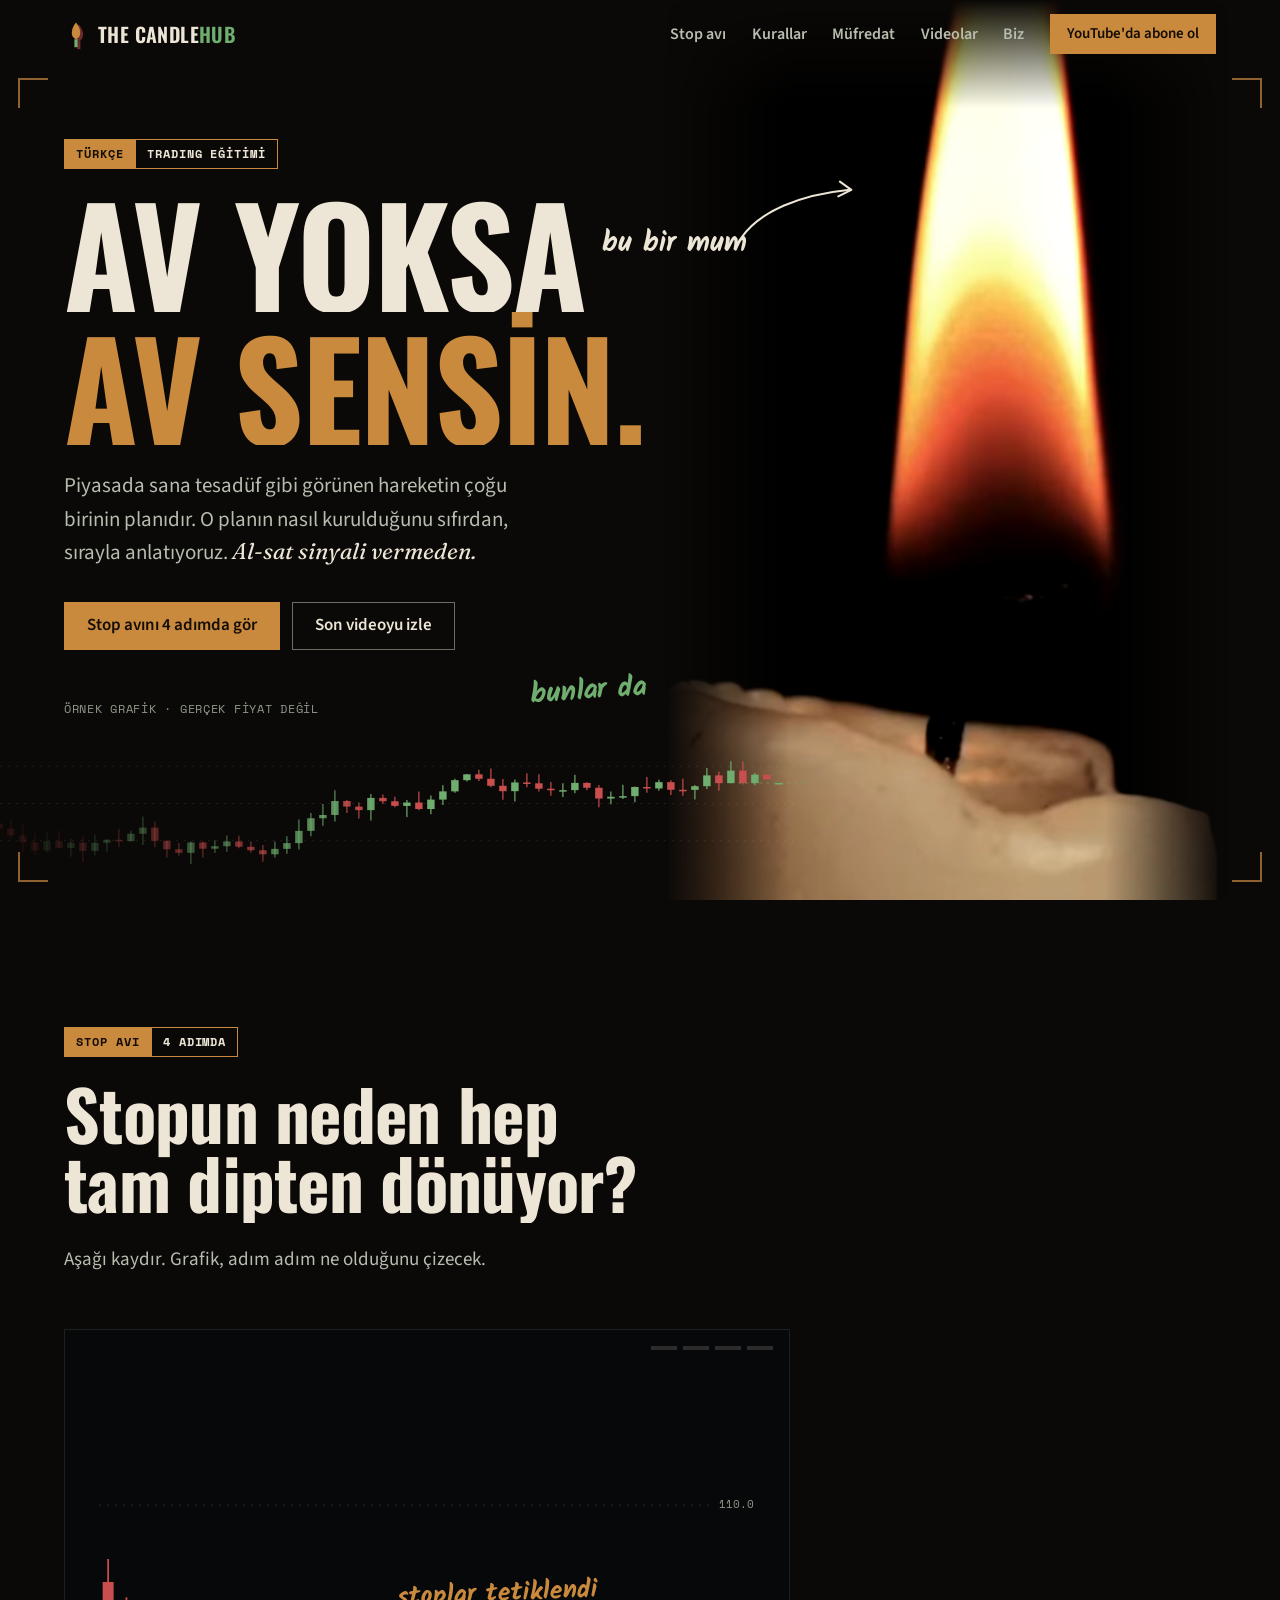
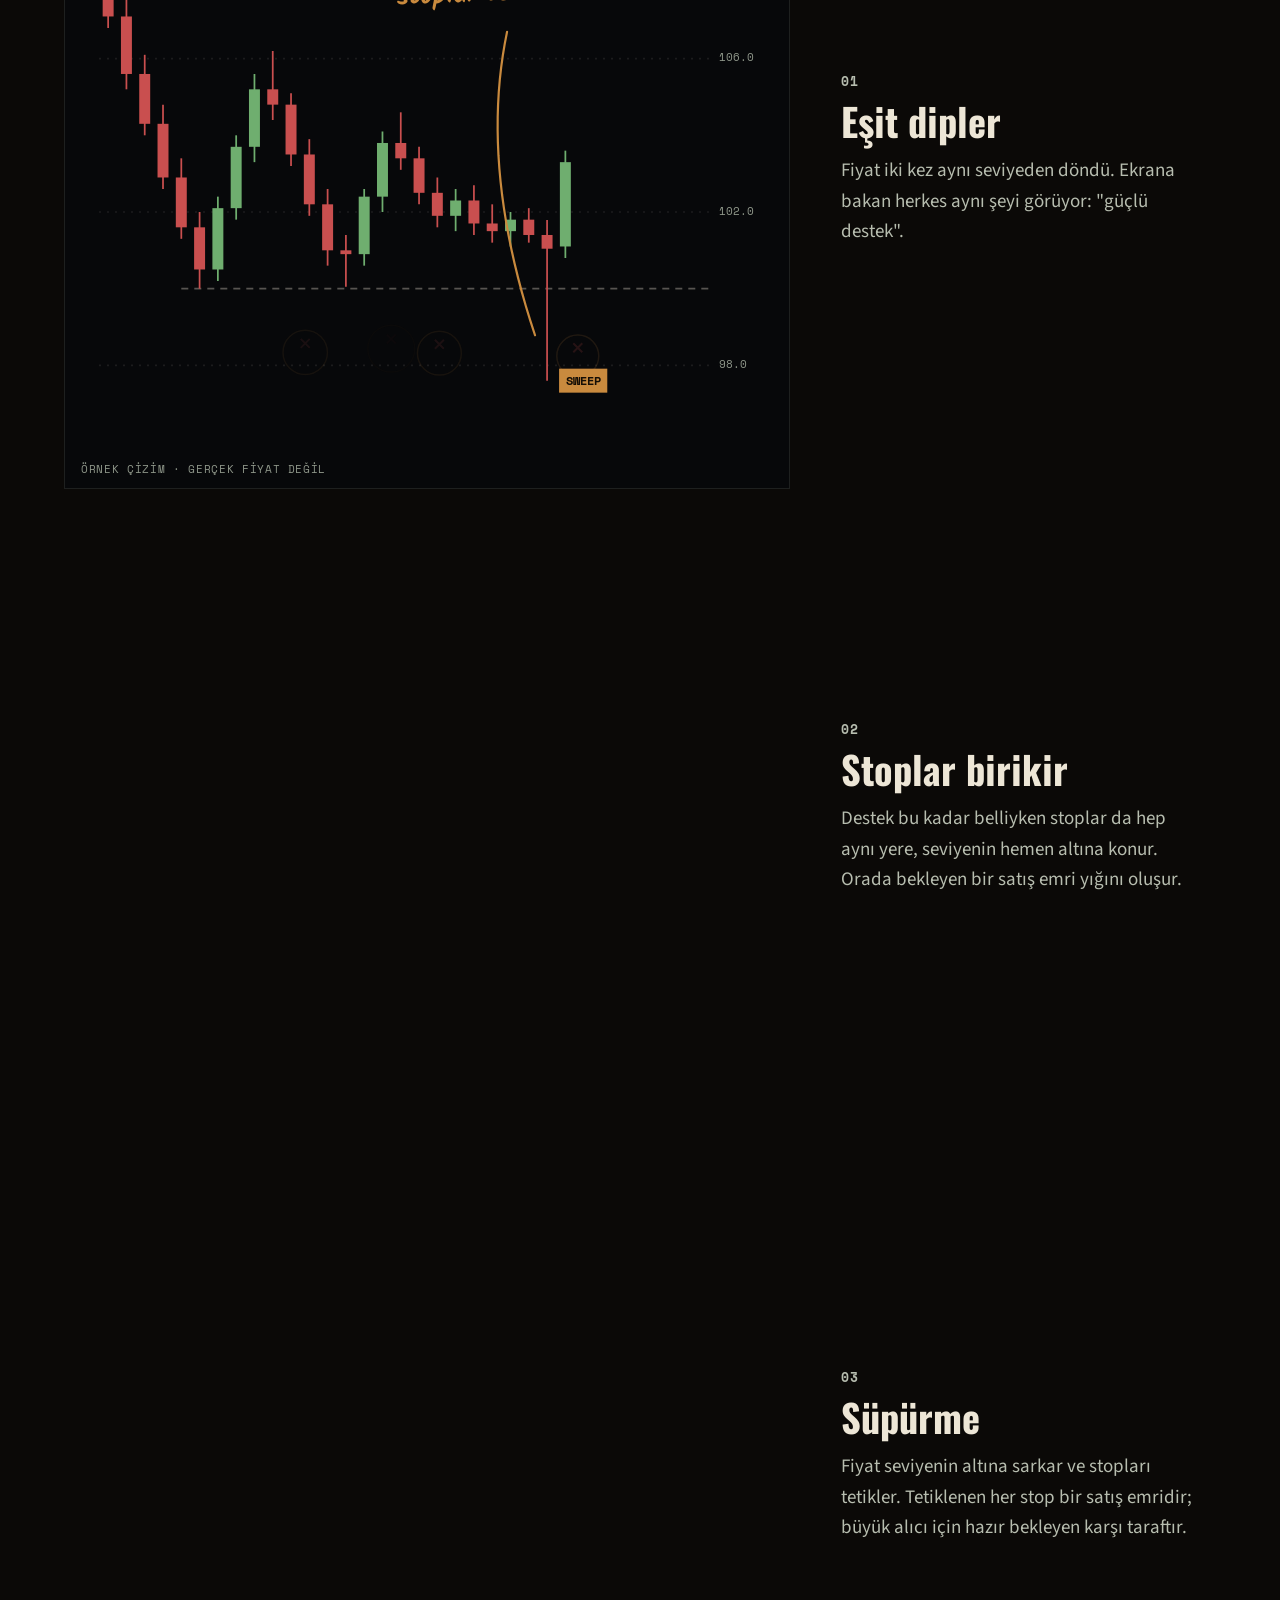
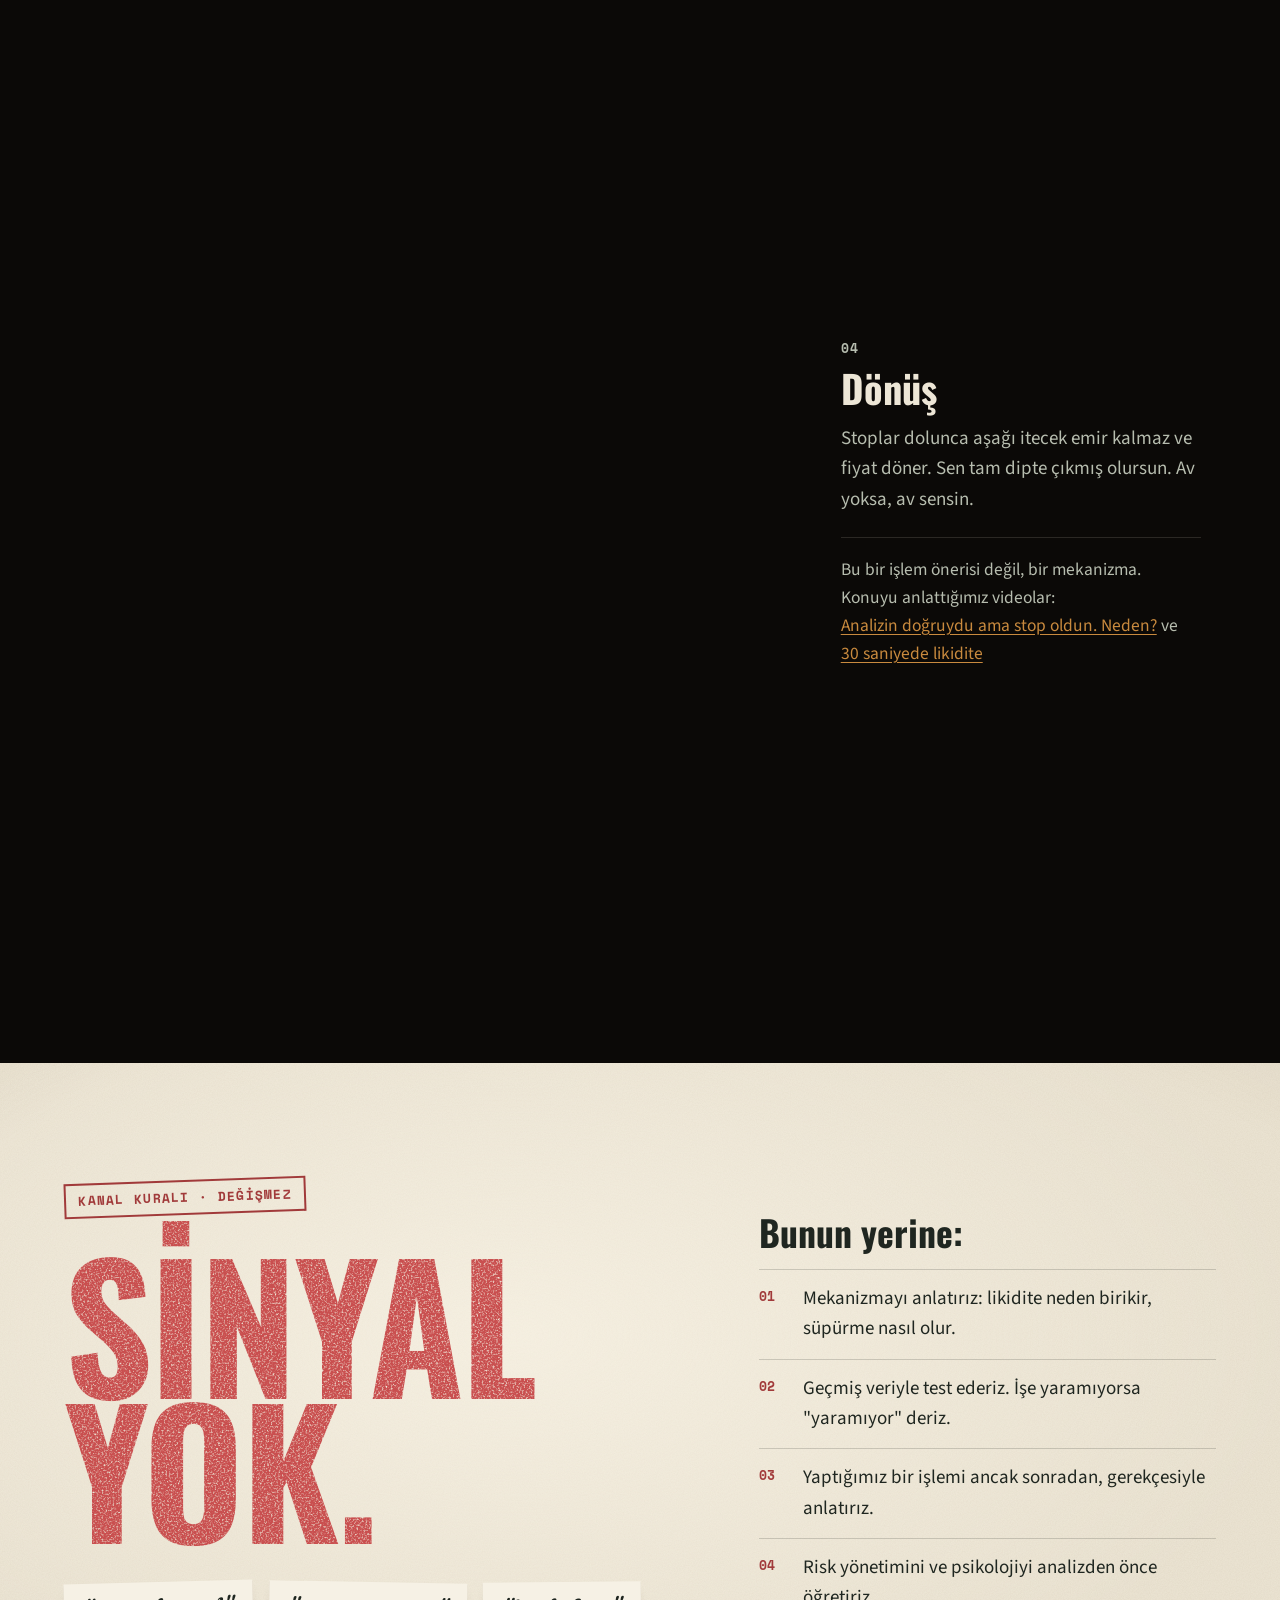
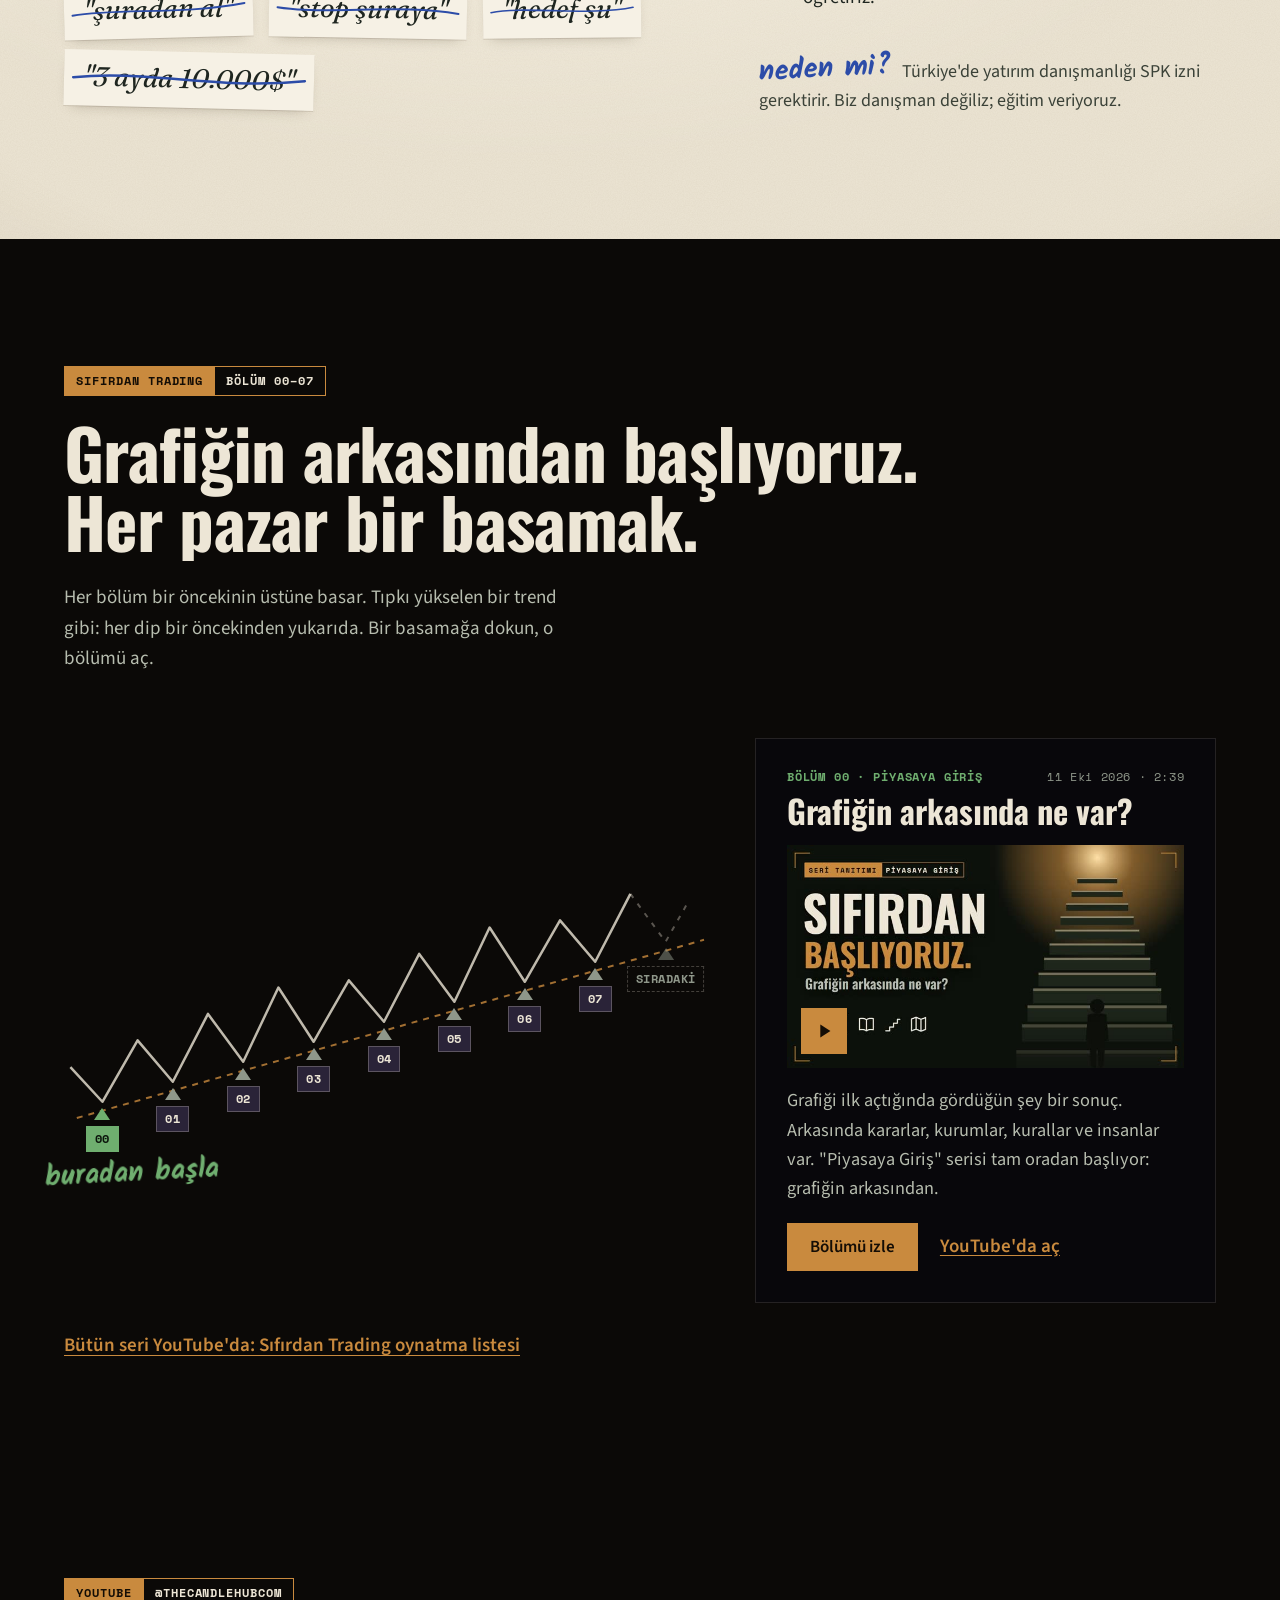
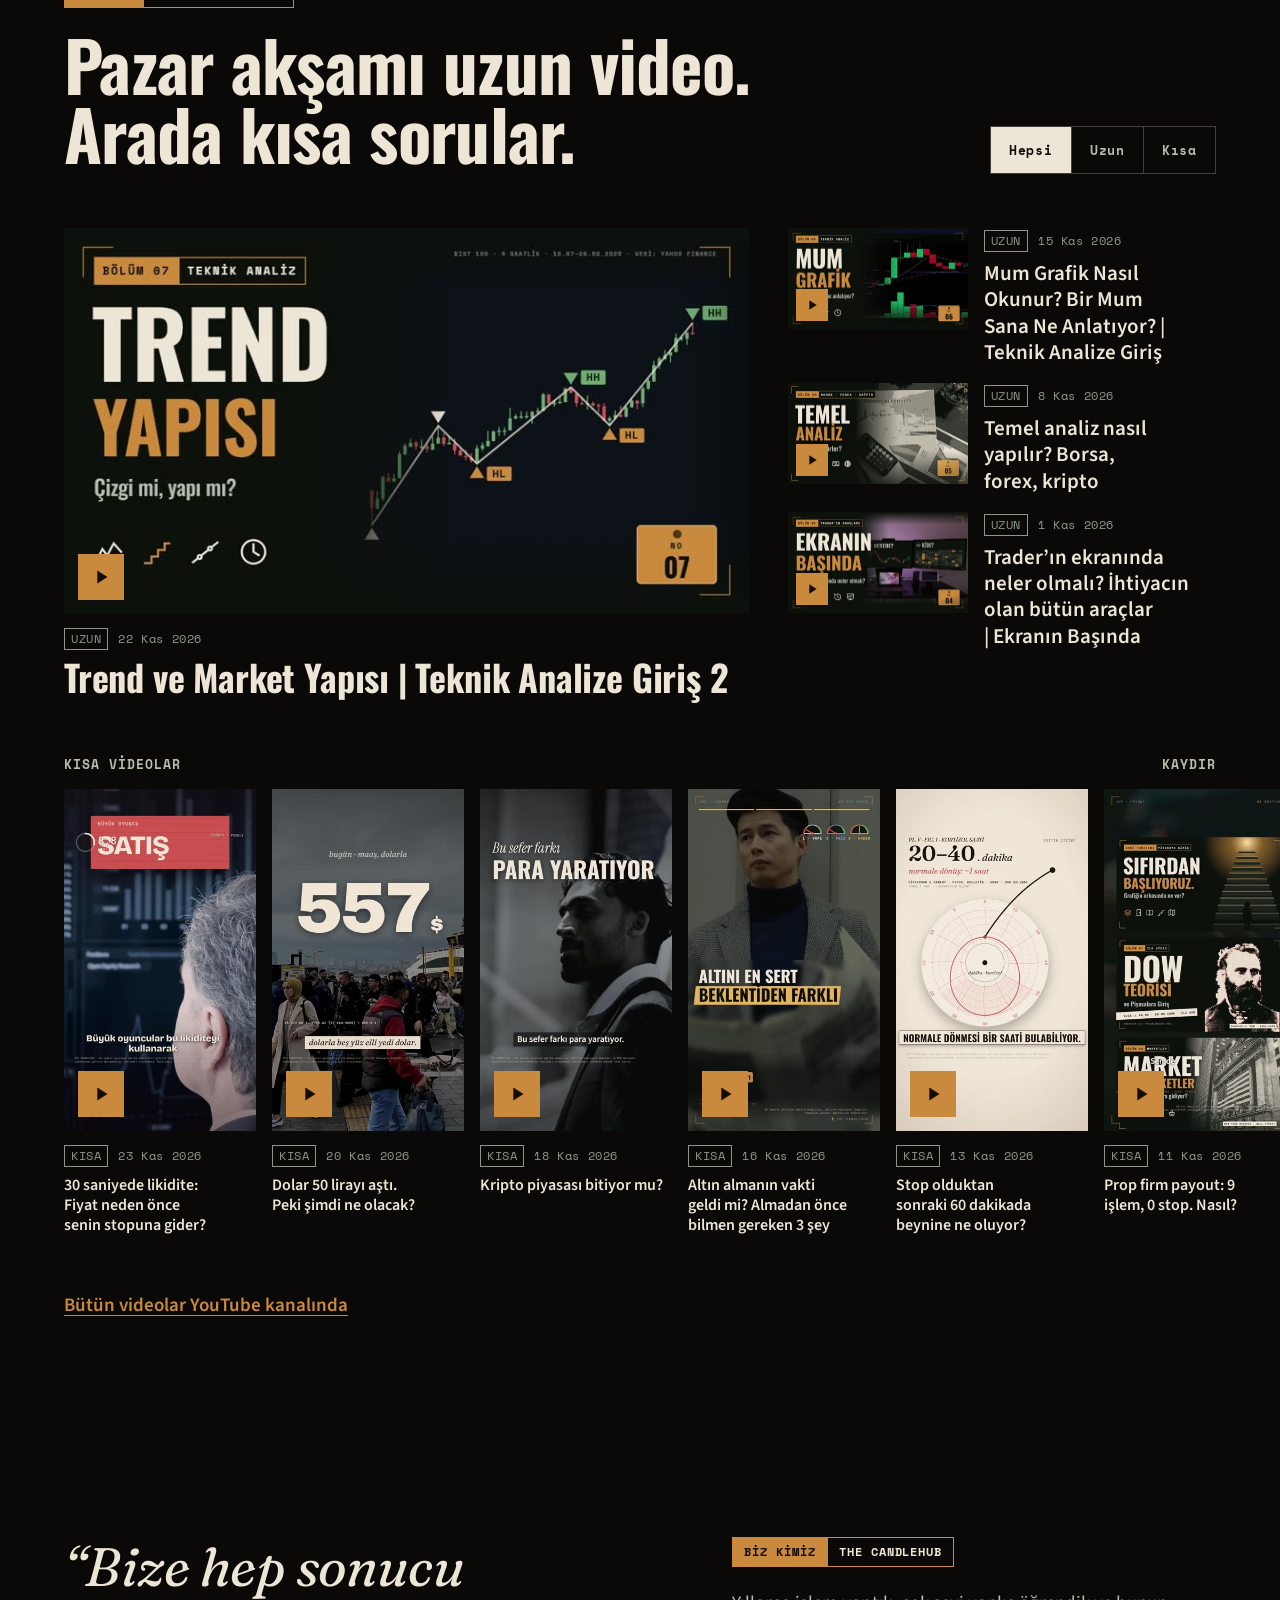
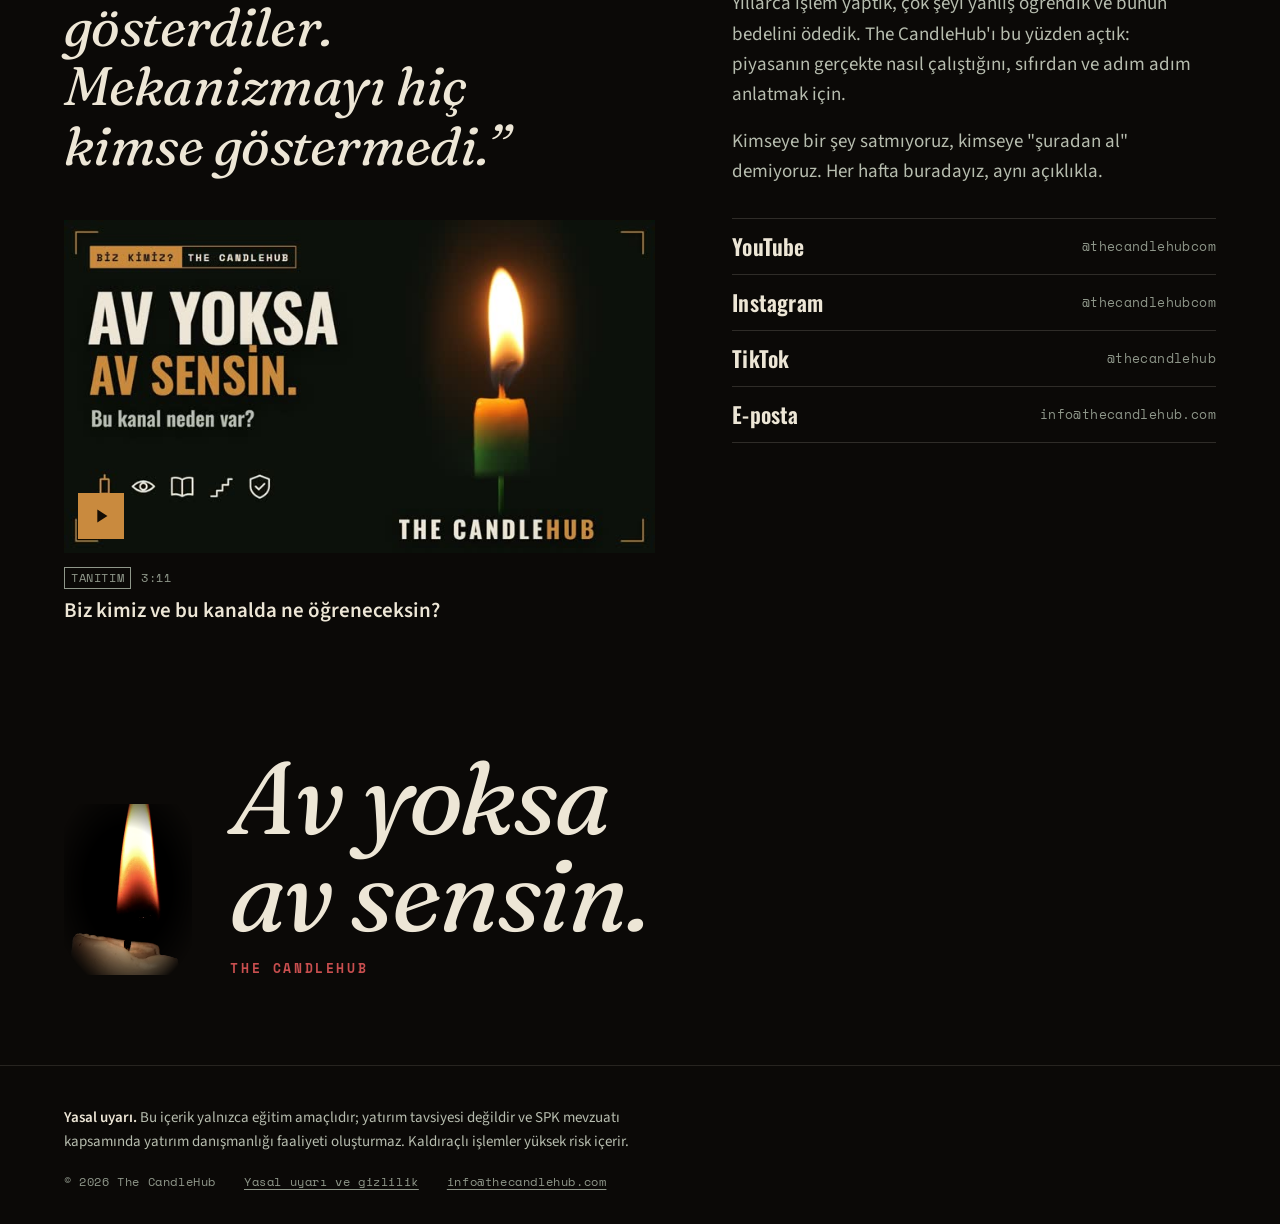
==== commit 92eb6cf9: "Müfredat: YouTube'daki Sıfırdan Trading serisi; Biz kimiz videosu; stop avı bölümü gerçek videolara " ====
--- a/index.html
+++ b/index.html
@@ -81,7 +81,7 @@
 <!-- 2 · STOP AVI (kaydırmalı anlatım) -->
 <section class="stop" id="stop-avi" data-ton="gece" aria-labelledby="stop-baslik">
   <header class="bolum-bas">
-    <p class="etiket"><span>BÖLÜM 30</span><span>ANA MÜFREDAT</span></p>
+    <p class="etiket"><span>STOP AVI</span><span>4 ADIMDA</span></p>
     <h2 id="stop-baslik" class="maske"><span>Stopun neden hep tam dipten dönüyor?</span></h2>
     <p class="bolum-bas__alt">Aşağı kaydır. Grafik, adım adım ne olduğunu çizecek.</p>
   </header>
@@ -114,7 +114,7 @@
         <p class="adim__no">04</p>
         <h3>Dönüş</h3>
         <p>Stoplar dolunca aşağı itecek emir kalmaz ve fiyat döner. Sen tam dipte çıkmış olursun. Av yoksa, av sensin.</p>
-        <p class="adim__dip">Bu bir işlem önerisi değil, bir mekanizma. Ayrıntısı müfredatta <a href="#mufredat" data-kademe-ac="3">Bölüm 30–34</a> arasında.</p>
+        <p class="adim__dip">Bu bir işlem önerisi değil, bir mekanizma. Konuyu anlattığımız videolar: <button type="button" class="metin-dugme" data-oynat data-id="AlNNTq1v2JA" data-tur="kisa" data-baslik="Analizin doğruydu ama stop oldun. Neden?">Analizin doğruydu ama stop oldun. Neden?</button> ve <button type="button" class="metin-dugme" data-oynat data-id="xKG5qPWJEM0" data-tur="kisa" data-baslik="30 saniyede likidite: Fiyat neden önce senin stopuna gider?">30 saniyede likidite</button></p>
       </article>
     </div>
   </div>
@@ -149,19 +149,20 @@
 <!-- 4 · MÜFREDAT -->
 <section class="mufredat" id="mufredat" data-ton="mor" aria-labelledby="muf-baslik">
   <header class="bolum-bas bolum-bas--genis">
-    <p class="etiket"><span>ANA MÜFREDAT</span><span>63 BÖLÜM</span></p>
-    <h2 id="muf-baslik" class="maske"><span>Sıfırdan likiditeye, tek çizgi.</span></h2>
-    <p class="bolum-bas__alt">Sıra önkoşula göre kurulu: her kademe bir öncekinin üstüne basar. Tıpkı bir yükseliş trendi gibi, her dip bir öncekinden yukarıda.</p>
+    <p class="etiket"><span>SIFIRDAN TRADING</span><span data-seri-sayi>SERİ</span></p>
+    <h2 id="muf-baslik" class="maske"><span>Grafiğin arkasından başlıyoruz. Her pazar bir basamak.</span></h2>
+    <p class="bolum-bas__alt">Her bölüm bir öncekinin üstüne basar. Tıpkı yükselen bir trend gibi: her dip bir öncekinden yukarıda. Bir basamağa dokun, o bölümü aç.</p>
   </header>
 
   <div class="harita">
     <div class="harita__grafik">
       <svg class="harita__svg" viewBox="0 0 1000 420" preserveAspectRatio="none" aria-hidden="true" data-harita-svg></svg>
-      <div class="harita__noktalar" role="tablist" aria-label="Müfredat kademeleri" data-kademeler></div>
+      <div class="harita__noktalar" role="tablist" aria-label="Sıfırdan Trading bölümleri" data-kademeler></div>
       <p class="el el--basla" aria-hidden="true">buradan başla</p>
     </div>
     <div class="harita__panel" role="tabpanel" tabindex="0" data-panel aria-live="polite"></div>
   </div>
+  <p class="seri-alt"><a href="https://www.youtube.com/playlist?list=PLIzRN-pOHxuc" target="_blank" rel="noopener">Bütün seri YouTube'da: Sıfırdan Trading oynatma listesi</a></p>
 </section>
 
 <!-- 5 · VİDEOLAR -->
@@ -185,9 +186,12 @@
 <!-- 6 · BİZ -->
 <section class="biz" id="biz" data-ton="kraft" aria-labelledby="biz-baslik">
   <div class="biz__ic">
-    <blockquote class="biz__soz">
-      <p>“Bize hep sonucu gösterdiler. Mekanizmayı hiç kimse göstermedi.”</p>
-    </blockquote>
+    <div class="biz__sol">
+      <blockquote class="biz__soz">
+        <p>“Bize hep sonucu gösterdiler. Mekanizmayı hiç kimse göstermedi.”</p>
+      </blockquote>
+      <div class="biz__video" data-tanitim></div>
+    </div>
     <div class="biz__metin">
       <h2 id="biz-baslik" class="etiket"><span>BİZ KİMİZ</span><span>THE CANDLEHUB</span></h2>
       <p>Yıllarca işlem yaptık, çok şeyi yanlış öğrendik ve bunun bedelini ödedik. The CandleHub'ı bu yüzden açtık: piyasanın gerçekte nasıl çalıştığını, sıfırdan ve adım adım anlatmak için.</p>
@@ -236,7 +240,7 @@
   </div>
 </dialog>
 
-<script src="veri/mufredat.js"></script>
+<script src="veri/seri.js"></script>
 <script src="veri/videolar.js"></script>
 <script src="js/grafik.js"></script>
 <script src="js/site.js"></script>
--- a/css/site.css
+++ b/css/site.css
@@ -251,18 +251,31 @@
 @media (hover:hover) and (pointer:fine){.kademe:hover .kademe__etiket{border-color:var(--metin)}}
 .el--basla{position:absolute;left:-3%;bottom:-24%;color:var(--yesil);transform:rotate(-3deg)}
 
+/* sıradaki bölüm: kesik çizgi + soluk işaret (tıklanmaz) */
+.harita__svg .yol-gelecek{fill:none;stroke:rgba(237,230,214,.35);stroke-width:2;stroke-dasharray:5 7;vector-effect:non-scaling-stroke;opacity:0;transition:opacity .8s ease 2s}
+.gorundu .harita__svg .yol-gelecek{opacity:1}
+.kademe--yakinda{cursor:default}
+.kademe--yakinda .kademe__etiket{background:transparent;border-style:dashed;color:var(--solgun)}
+.kademe--yakinda .kademe__ok{border-bottom-color:rgba(143,151,138,.5)}
+
 .harita__panel{background:rgba(9,6,16,.55);border:1px solid rgba(237,230,214,.12);padding:clamp(22px,2.4vw,36px);min-height:420px}
 .harita__panel:focus-visible{outline-offset:-2px}
-.panel__ust{display:flex;align-items:baseline;justify-content:space-between;gap:16px;margin-bottom:6px}
-.panel__kod{font:700 13px/1 var(--f-veri);letter-spacing:.08em;color:var(--yesil)}
-.panel__aralik{font:400 12px/1 var(--f-veri);letter-spacing:.06em;color:var(--solgun)}
-.panel__ad{font:700 clamp(30px,2.4vw + 10px,44px)/1 var(--f-baslik);margin:4px 0 10px}
-.panel__ozet{color:var(--govde);margin-bottom:18px}
-.panel__not{font-size:.88em;color:var(--alev);border-left:0;padding:10px 12px;background:rgba(201,138,62,.1);margin-bottom:16px}
-.panel__liste{list-style:none;margin:0;padding:0}
-.panel__liste li{display:grid;grid-template-columns:46px 1fr;gap:4px;padding:10px 0;border-top:1px solid rgba(237,230,214,.09);font-size:.96em;opacity:0;transform:translateY(6px);animation:satirGel .45s var(--cikis) forwards}
-.panel__liste li span:first-child{font:700 13px/1.75 var(--f-veri);color:var(--solgun)}
-@keyframes satirGel{to{opacity:1;transform:none}}
+.harita__panel>*{animation:panelGel .45s var(--cikis) both}
+@keyframes panelGel{from{opacity:0;transform:translateY(6px)}}
+.panel__ust{display:flex;align-items:baseline;justify-content:space-between;flex-wrap:wrap;gap:6px 16px;margin-bottom:8px}
+.panel__kod{font:700 12px/1.3 var(--f-veri);letter-spacing:.07em;color:var(--yesil)}
+.panel__aralik{font:400 12px/1 var(--f-veri);letter-spacing:.05em;color:var(--solgun)}
+.panel__ad{font:700 clamp(26px,1.6vw + 12px,38px)/1.05 var(--f-baslik);margin:2px 0 18px;text-wrap:balance}
+.panel__resim{position:relative;display:block;width:100%;aspect-ratio:16/9;padding:0;border:0;background:#1C1528;cursor:pointer;overflow:hidden}
+.panel__resim img{width:100%;height:100%;object-fit:cover;transition:transform .6s var(--cikis)}
+.panel__resim::after{content:"";position:absolute;left:14px;bottom:14px;width:46px;height:46px;background:var(--alev) url("data:image/svg+xml,%3Csvg xmlns='http://www.w3.org/2000/svg' viewBox='0 0 24 24'%3E%3Cpath d='M8 5v14l11-7z' fill='%23140D05'/%3E%3C/svg%3E") center/22px no-repeat}
+@media (hover:hover) and (pointer:fine){.panel__resim:hover img{transform:scale(1.03)}}
+.panel__ozet{color:var(--govde);margin:18px 0 20px;font-size:.96em}
+.panel__dugmeler{display:flex;flex-wrap:wrap;align-items:center;gap:10px 22px}
+.panel__yt{color:var(--alev);font-weight:600;min-height:44px;display:inline-flex;align-items:center;text-underline-offset:3px}
+.seri-alt{padding:0 var(--kenar);margin-top:28px}
+.seri-alt a{color:var(--alev);font-weight:600;text-underline-offset:4px}
+.metin-dugme{display:inline;padding:0;background:none;border:0;color:var(--alev);font:inherit;text-decoration:underline;text-underline-offset:3px;cursor:pointer;text-align:left}
 
 @media (max-width:900px){
   .harita{grid-template-columns:minmax(0,1fr)}
@@ -331,6 +344,8 @@
 .biz{padding:clamp(100px,14vh,170px) var(--kenar) clamp(70px,10vh,120px)}
 .biz__ic{display:grid;grid-template-columns:minmax(0,1.1fr) minmax(0,.9fr);gap:clamp(32px,6vw,100px);max-width:1300px;align-items:start}
 .biz__soz{margin:0}
+.biz__video{margin-top:clamp(32px,5vh,52px);max-width:620px}
+.biz__video .vkart__resim{aspect-ratio:16/9}
 .biz__soz p{font:400 clamp(34px,3.6vw + 8px,64px)/1.1 var(--f-serif);font-style:italic;letter-spacing:-.01em;text-wrap:balance}
 .biz__metin p{color:var(--govde);margin-bottom:16px;max-width:52ch}
 .biz__metin .etiket{display:flex;width:max-content;font-size:12px}
@@ -381,7 +396,8 @@
 @media (prefers-reduced-motion:reduce){
   html{scroll-behavior:auto}
   *,*::before,*::after{animation-duration:.01ms!important;animation-iteration-count:1!important}
-  .maske>span,.satir>span,.giris__alt,.giris__dugmeler,.kademe,.panel__liste li{transform:none!important;transition:none!important;opacity:1!important}
+  .maske>span,.satir>span,.giris__alt,.giris__dugmeler,.kademe,.harita__panel>*{transform:none!important;transition:none!important;opacity:1!important}
+  .harita__svg .yol-gelecek{opacity:1;transition:none}
   .etiket,.el{clip-path:none!important;transition:none!important}
   .ciz,.harita__svg .yol{stroke-dashoffset:0!important;transition:none!important}
   .damga{opacity:1;transform:rotate(-2deg);transition:none}
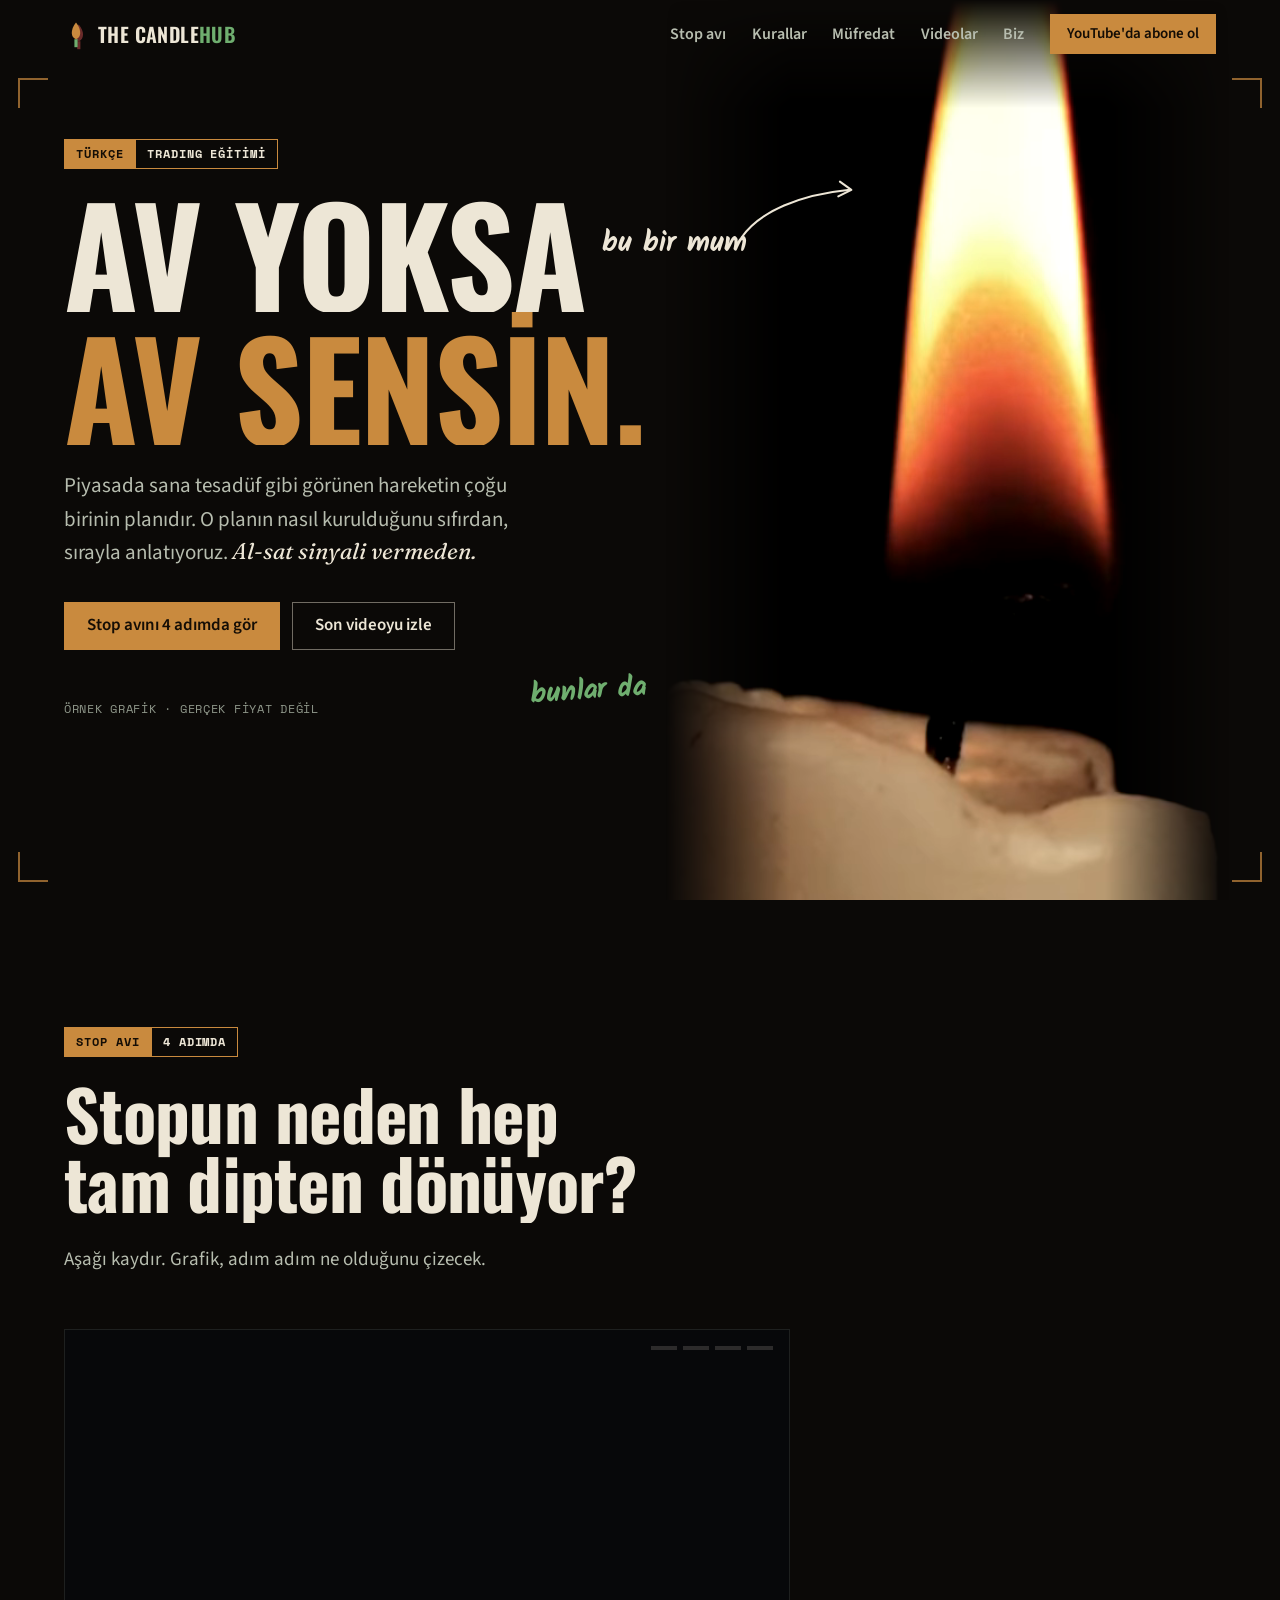
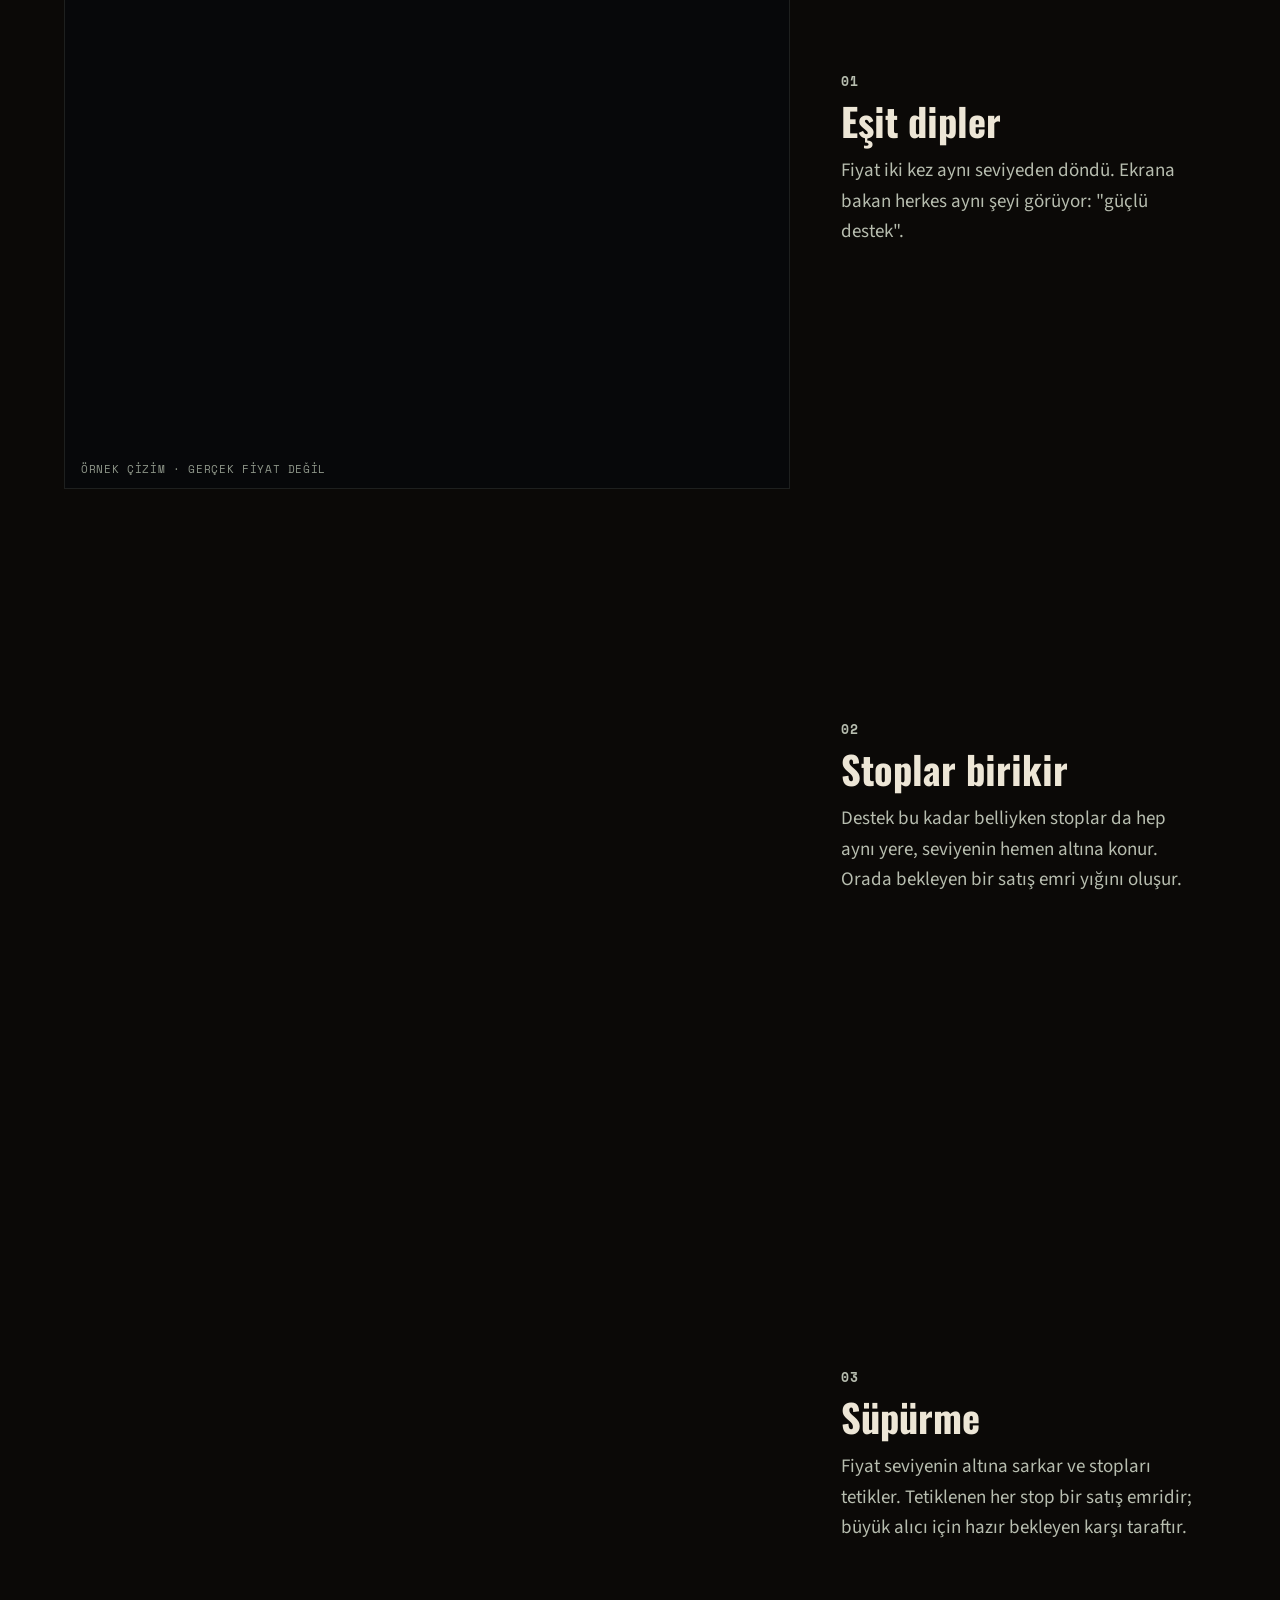
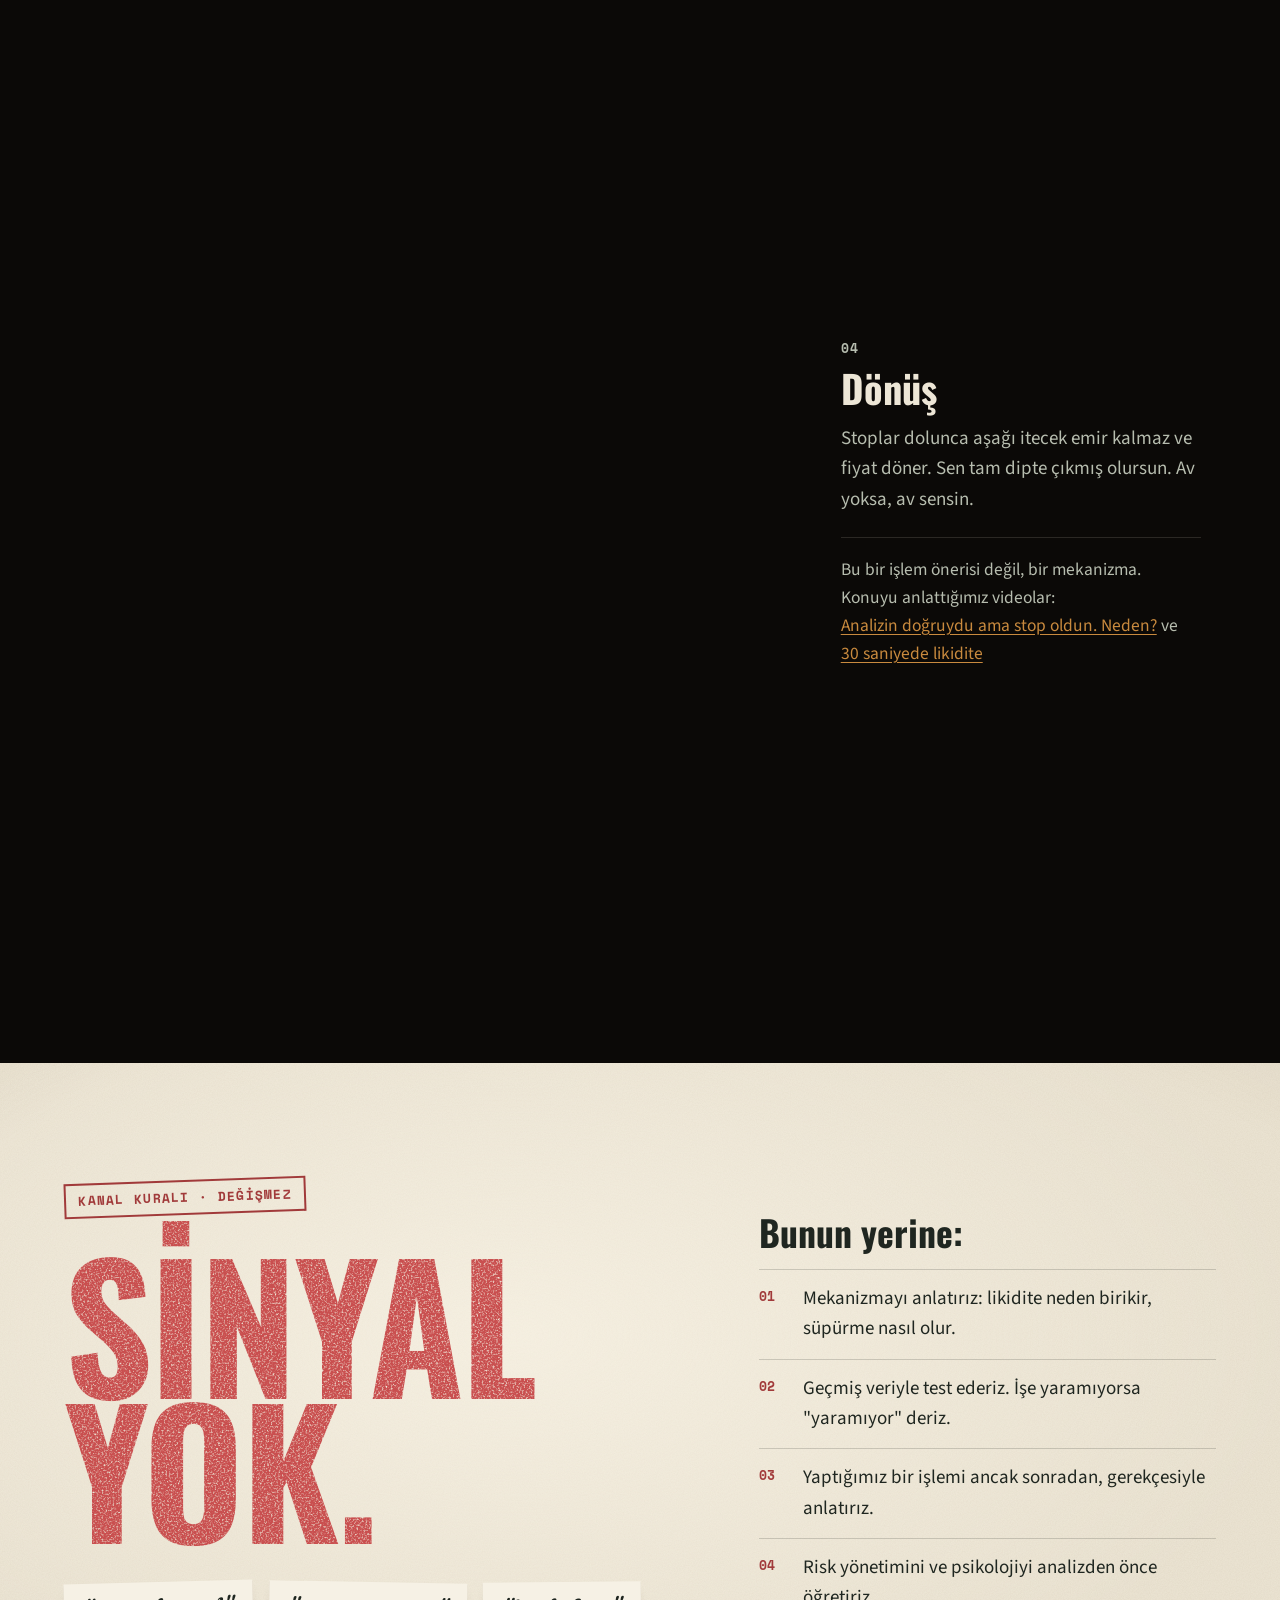
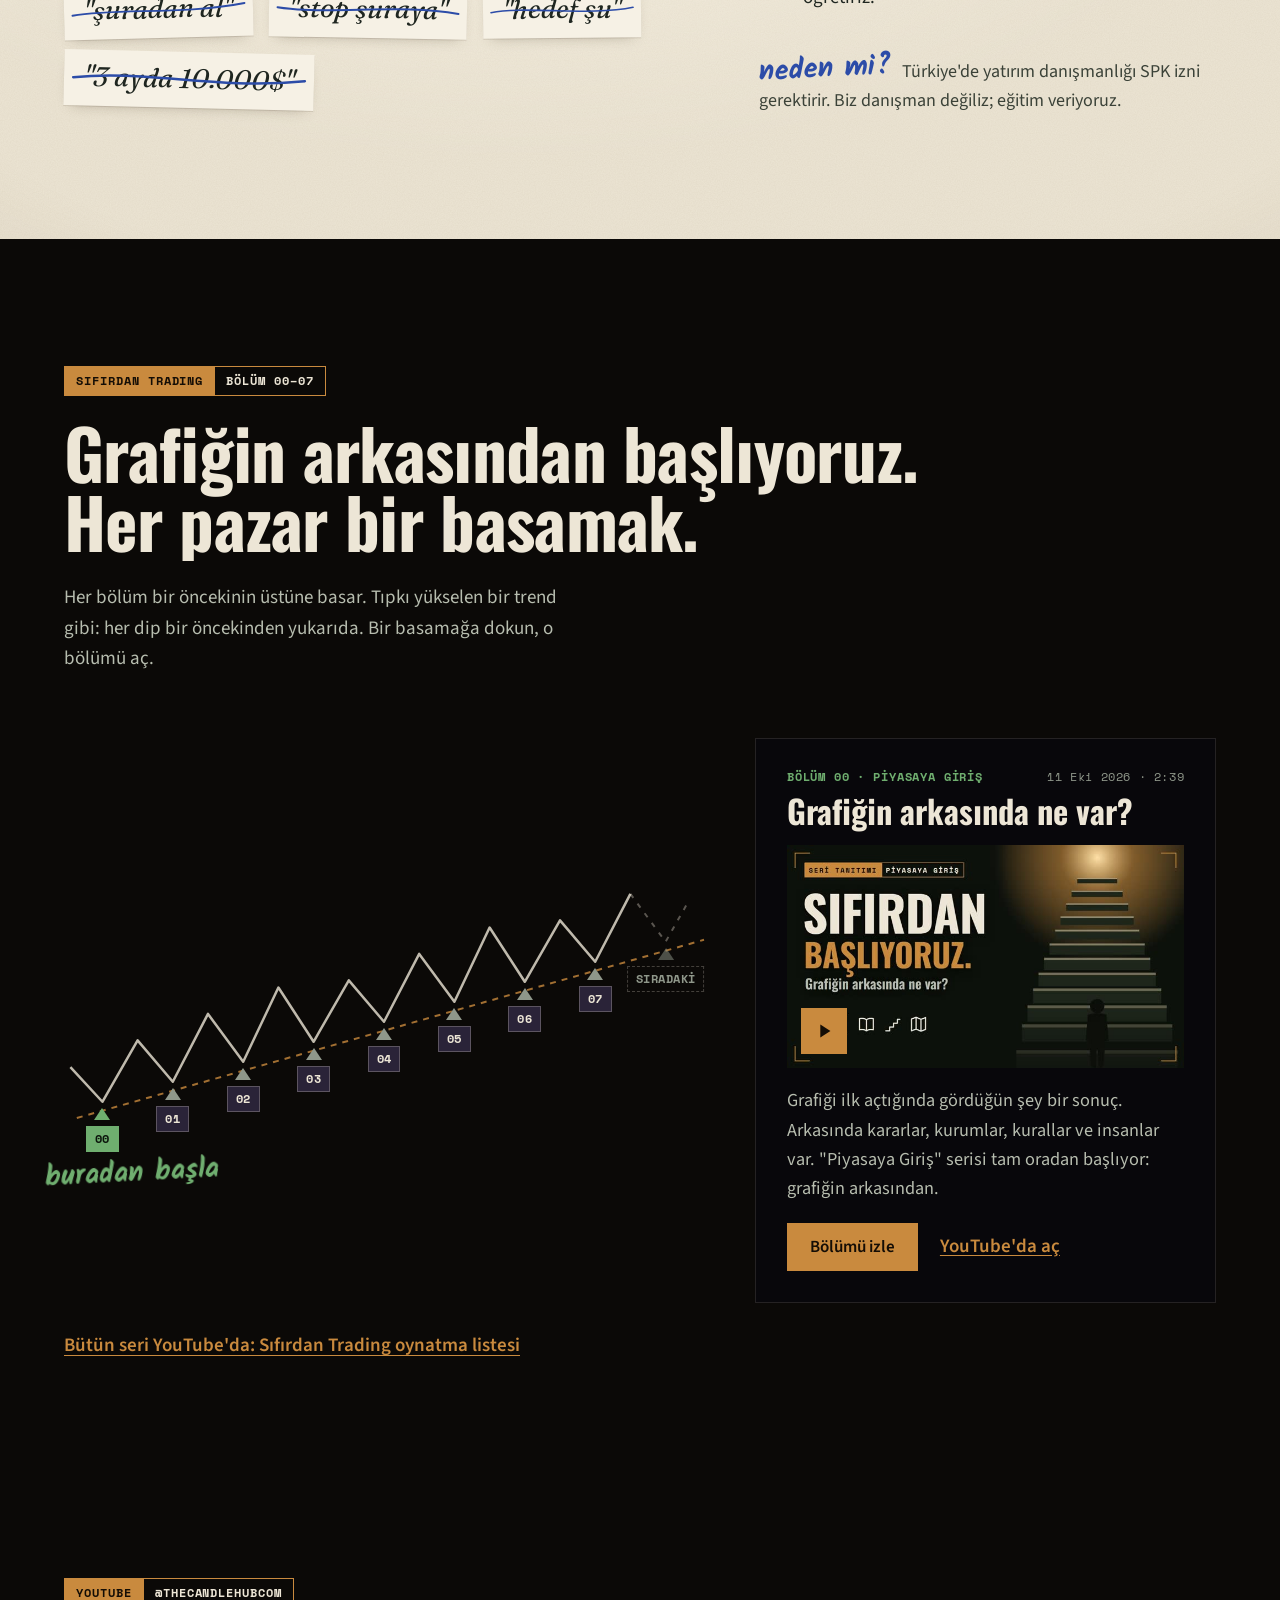
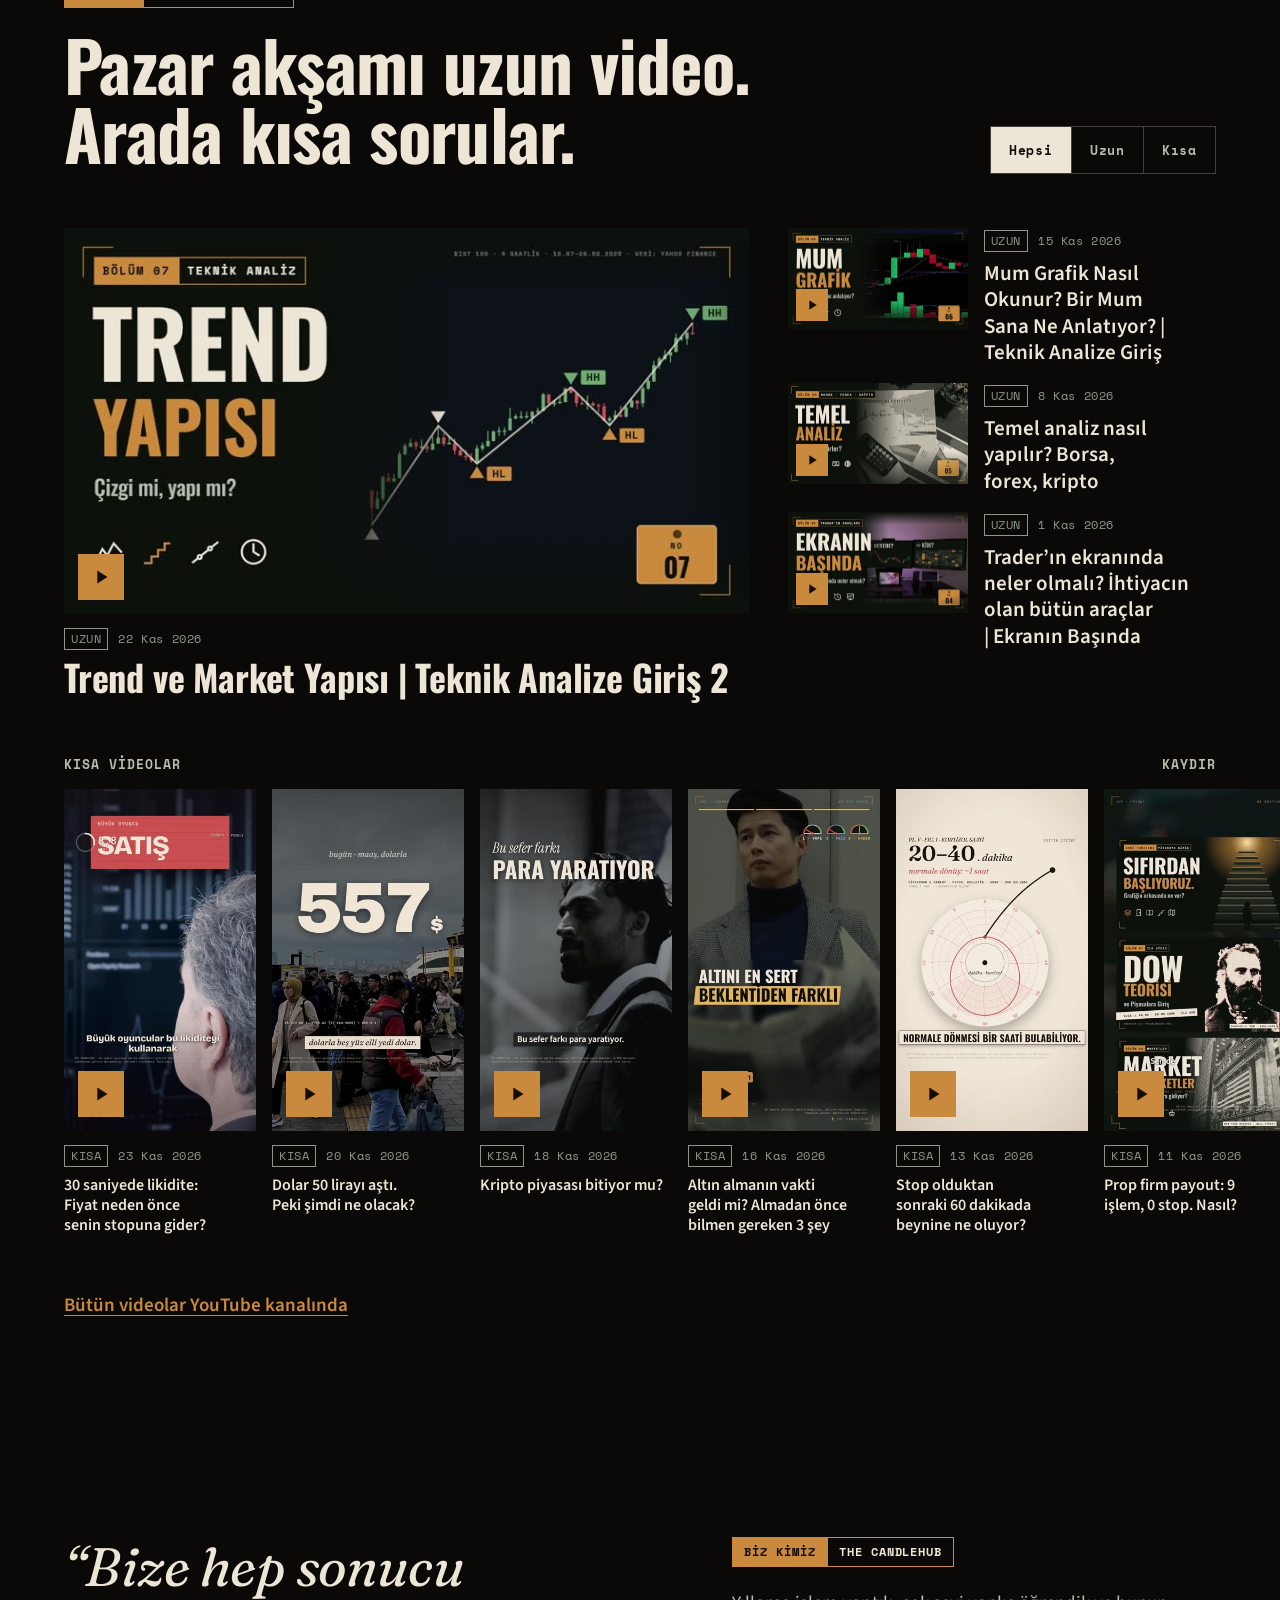
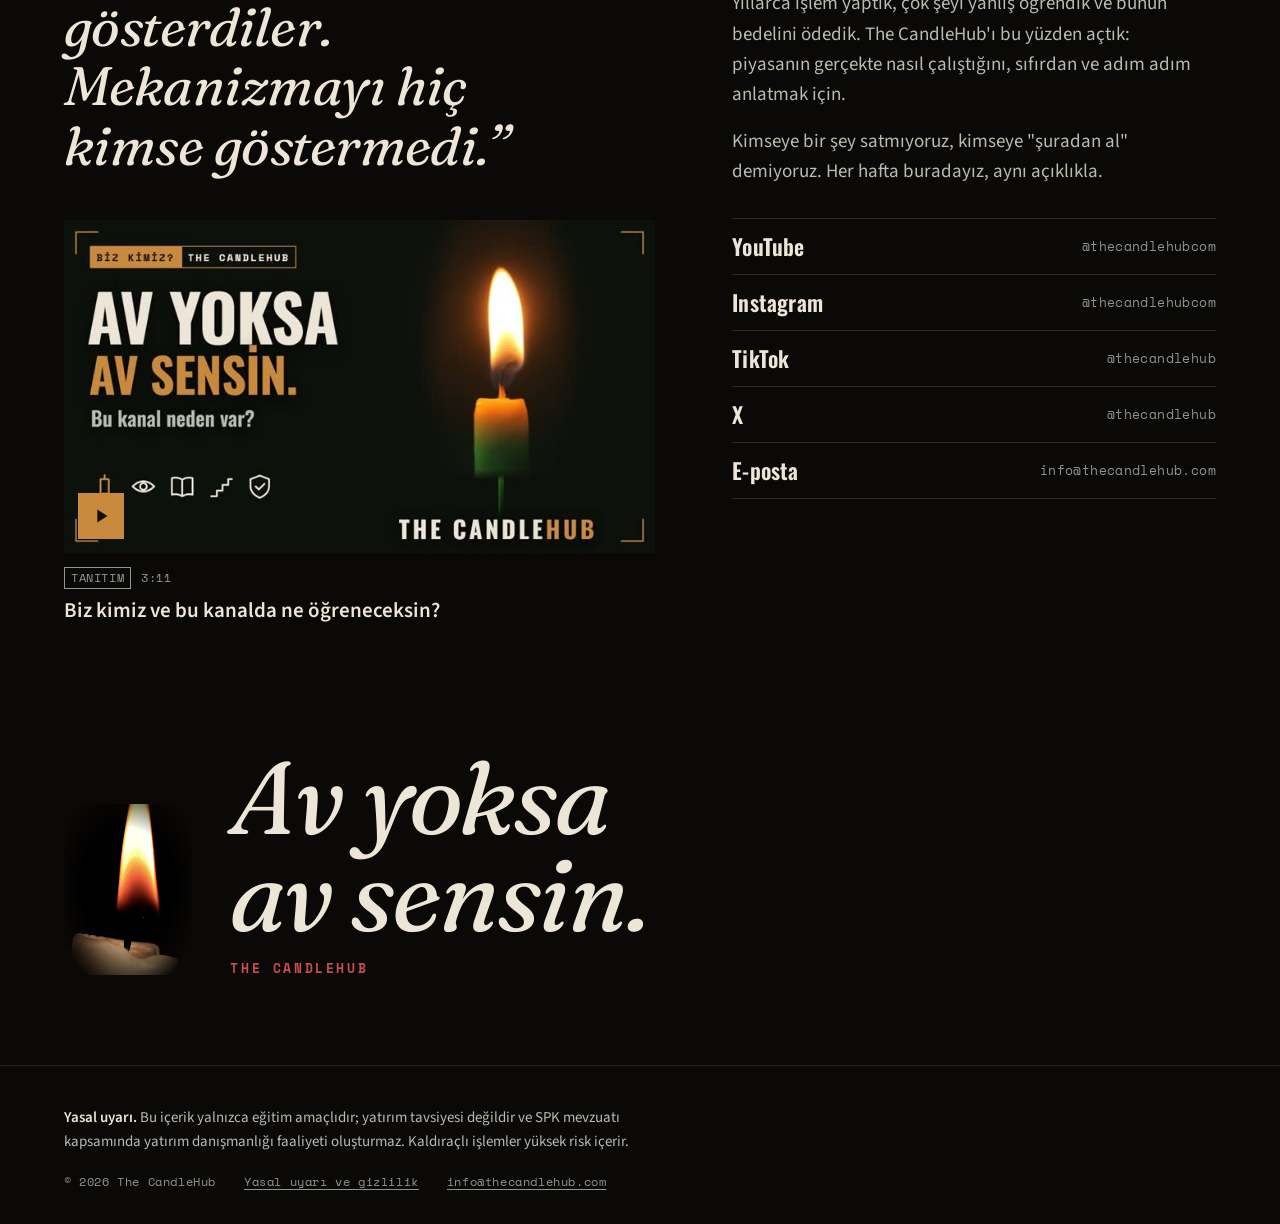
==== commit 8bc732ef: "X hesabı eklendi (@thecandlehub) Co-Authored-By: Claude Opus 5.5 <noreply@anthropic.com>" ====
--- a/index.html
+++ b/index.html
@@ -14,11 +14,12 @@
 <meta property="og:url" content="https://www.thecandlehub.com/">
 <meta property="og:image" content="https://www.thecandlehub.com/medya/og.jpg">
 <meta name="twitter:card" content="summary_large_image">
+<meta name="twitter:site" content="@thecandlehub">
 <link rel="icon" href="medya/muhur.svg" type="image/svg+xml">
 <link rel="preload" href="fontlar/oswald-latin-700-normal.woff2" as="font" type="font/woff2" crossorigin>
 <link rel="stylesheet" href="css/site.css">
 <script type="application/ld+json">
-{"@context":"https://schema.org","@type":"Organization","name":"The CandleHub","url":"https://www.thecandlehub.com/","email":"info@thecandlehub.com","slogan":"Av yoksa av sensin.","sameAs":["https://www.youtube.com/@thecandlehubcom","https://www.instagram.com/thecandlehubcom","https://www.tiktok.com/@thecandlehub"]}
+{"@context":"https://schema.org","@type":"Organization","name":"The CandleHub","url":"https://www.thecandlehub.com/","email":"info@thecandlehub.com","slogan":"Av yoksa av sensin.","sameAs":["https://www.youtube.com/@thecandlehubcom","https://www.instagram.com/thecandlehubcom","https://www.tiktok.com/@thecandlehub","https://x.com/thecandlehub"]}
 </script>
 </head>
 <body>
@@ -200,6 +201,7 @@
         <li><a href="https://www.youtube.com/@thecandlehubcom" target="_blank" rel="noopener"><span class="baglantilar__yer">YouTube</span><span>@thecandlehubcom</span></a></li>
         <li><a href="https://www.instagram.com/thecandlehubcom" target="_blank" rel="noopener"><span class="baglantilar__yer">Instagram</span><span>@thecandlehubcom</span></a></li>
         <li><a href="https://www.tiktok.com/@thecandlehub" target="_blank" rel="noopener"><span class="baglantilar__yer">TikTok</span><span>@thecandlehub</span></a></li>
+        <li><a href="https://x.com/thecandlehub" target="_blank" rel="noopener"><span class="baglantilar__yer">X</span><span>@thecandlehub</span></a></li>
         <li><a href="mailto:info@thecandlehub.com"><span class="baglantilar__yer">E-posta</span><span>info@thecandlehub.com</span></a></li>
       </ul>
     </div>
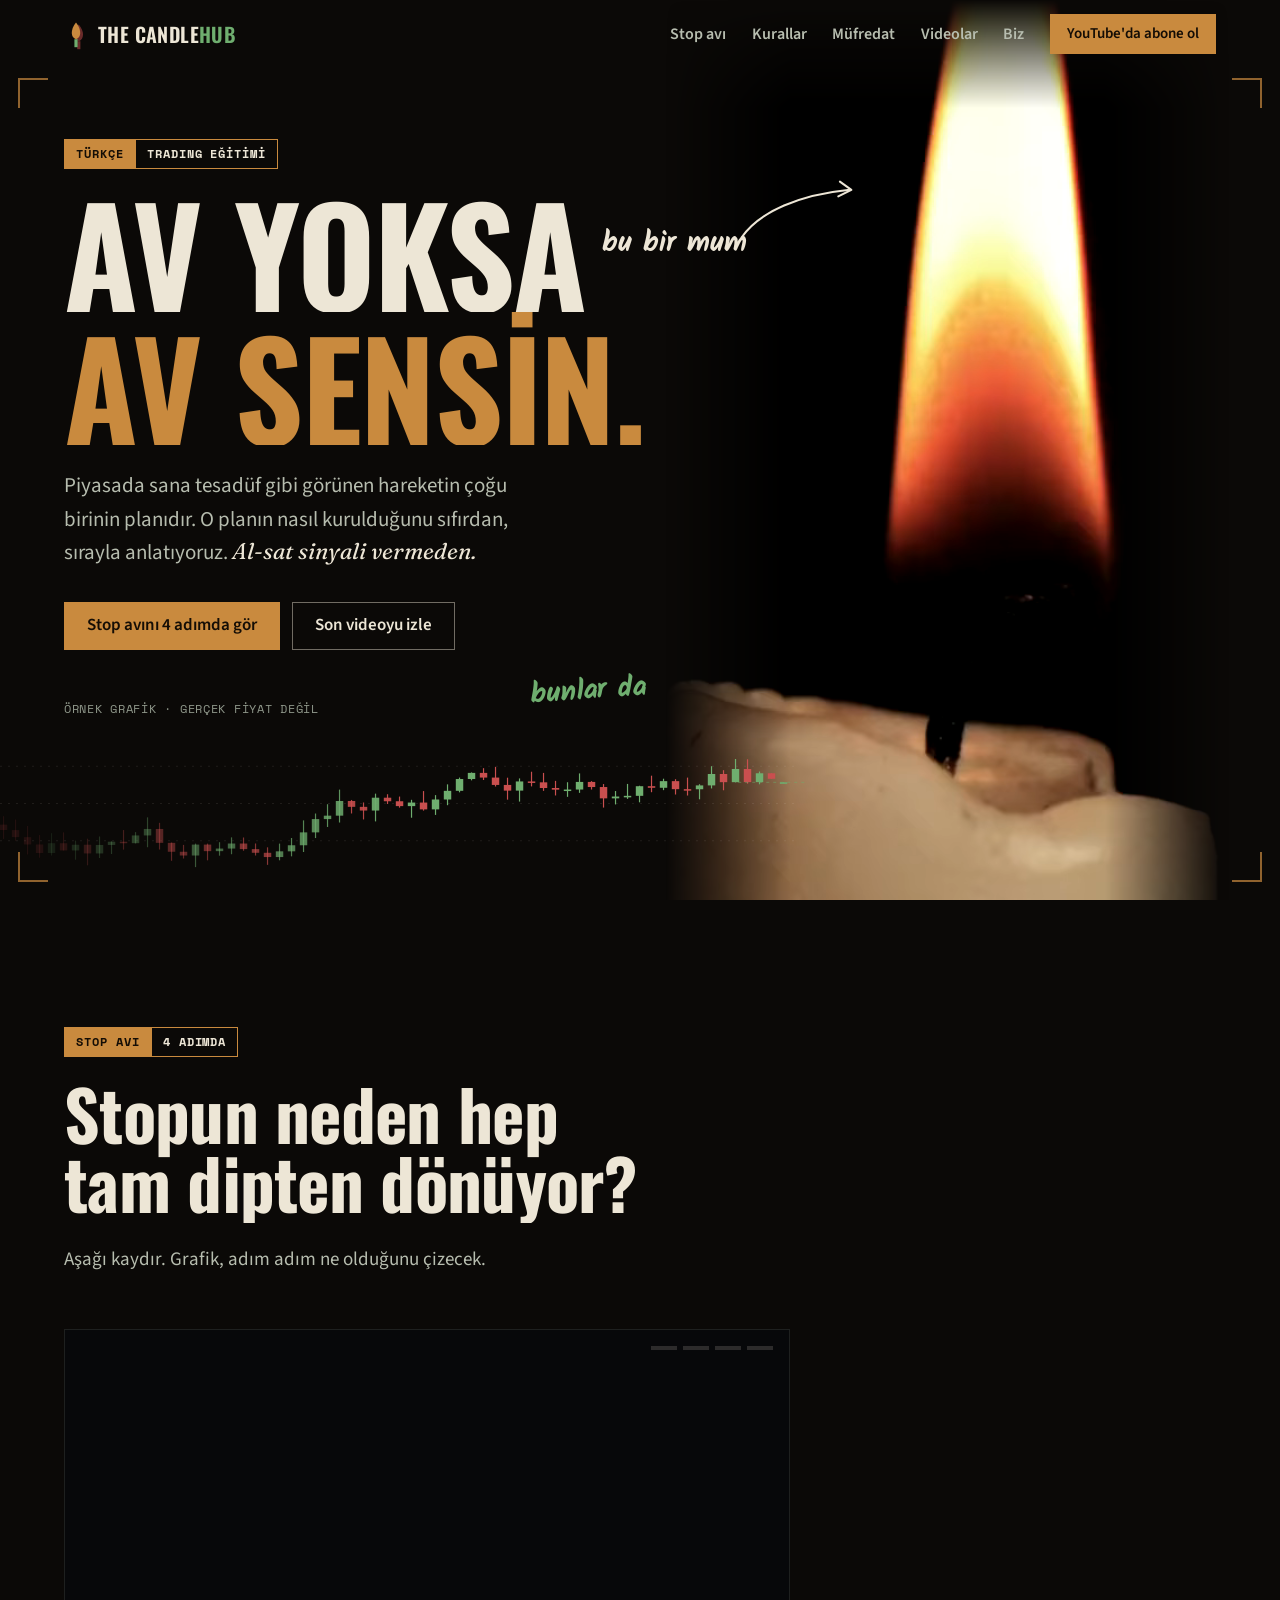
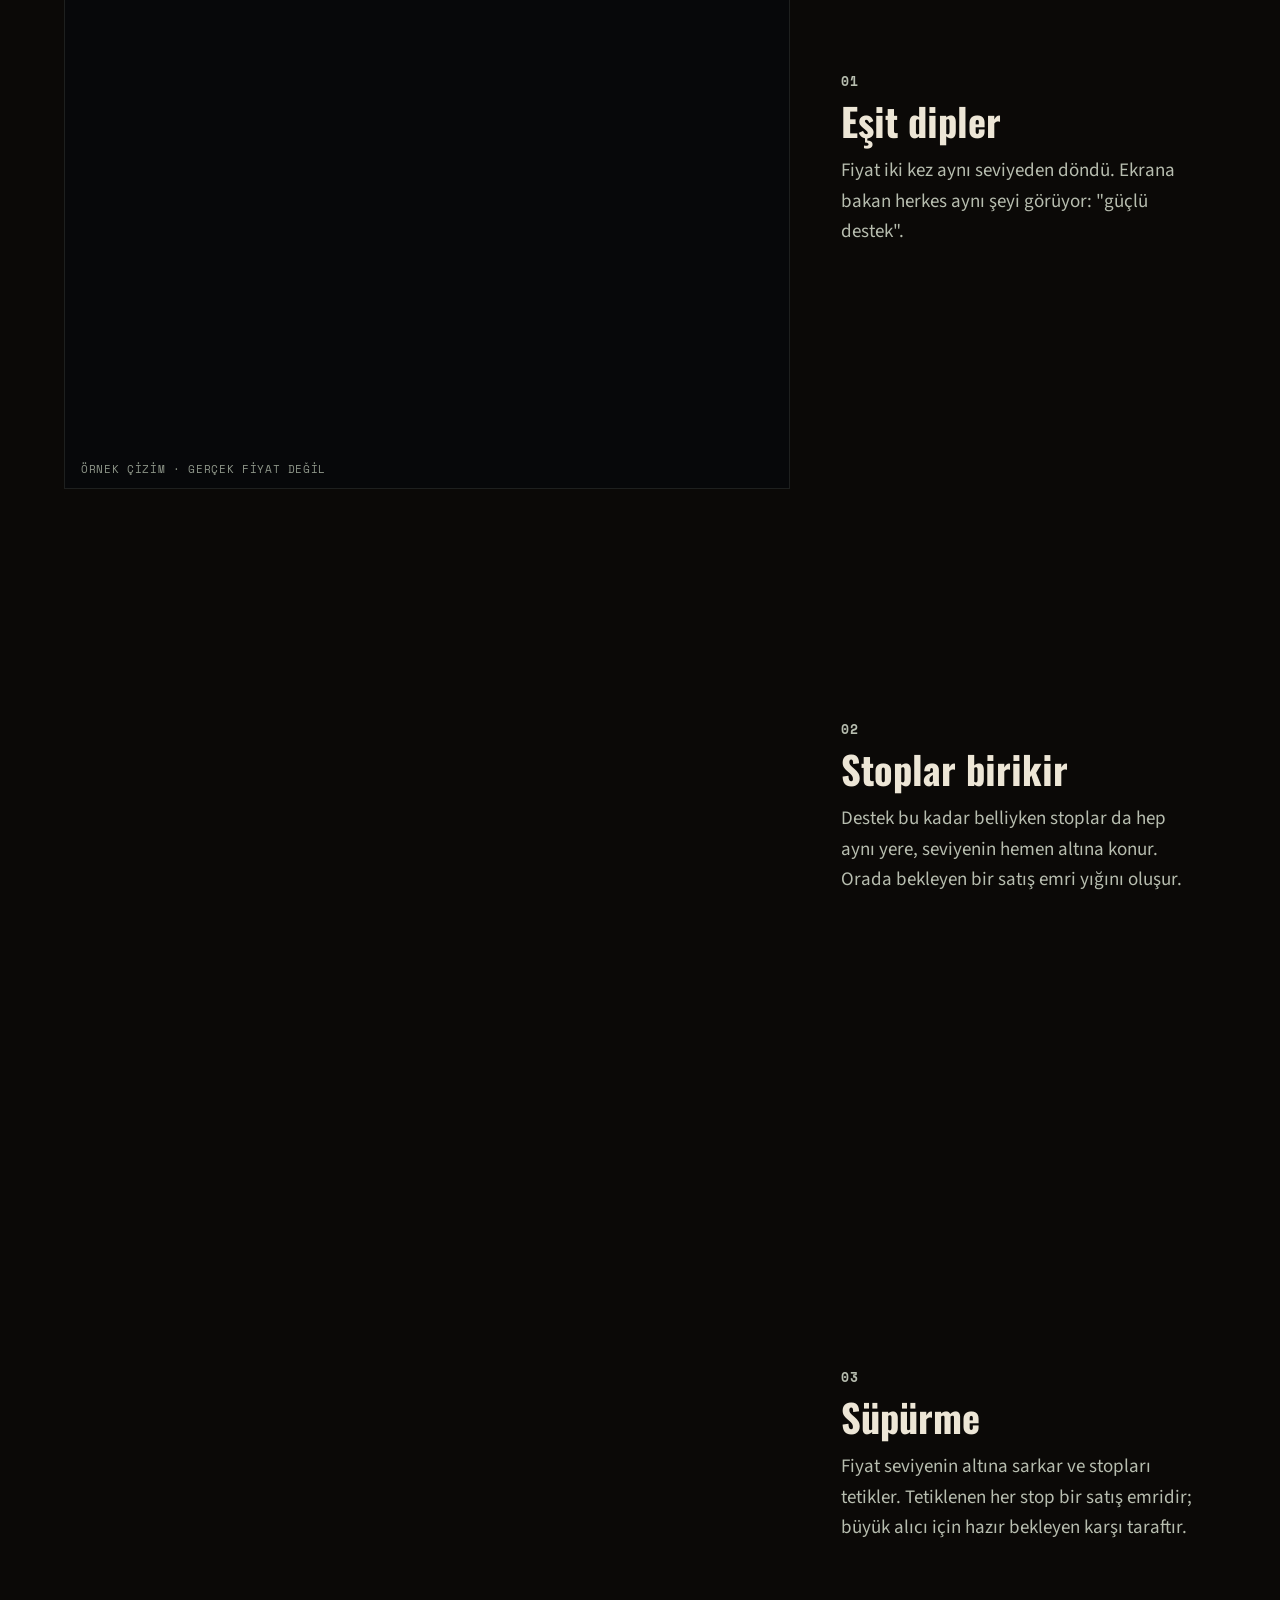
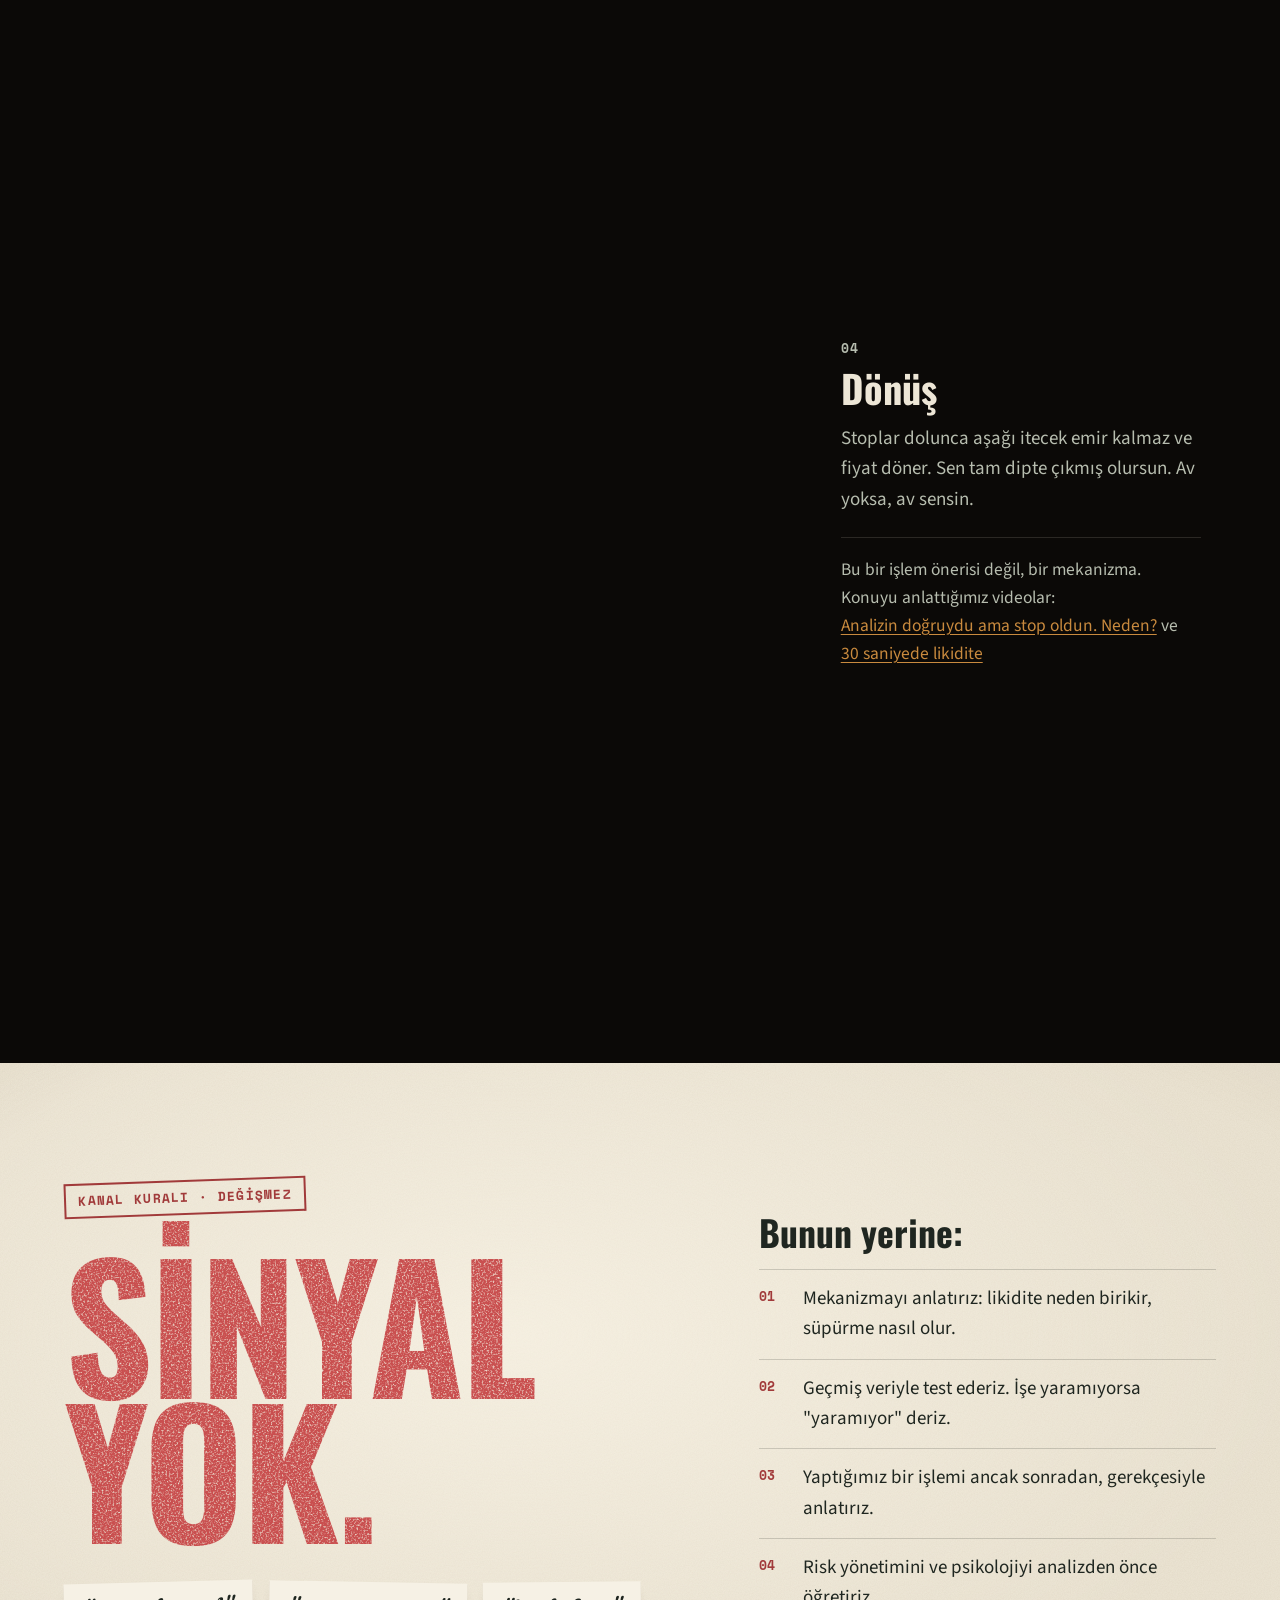
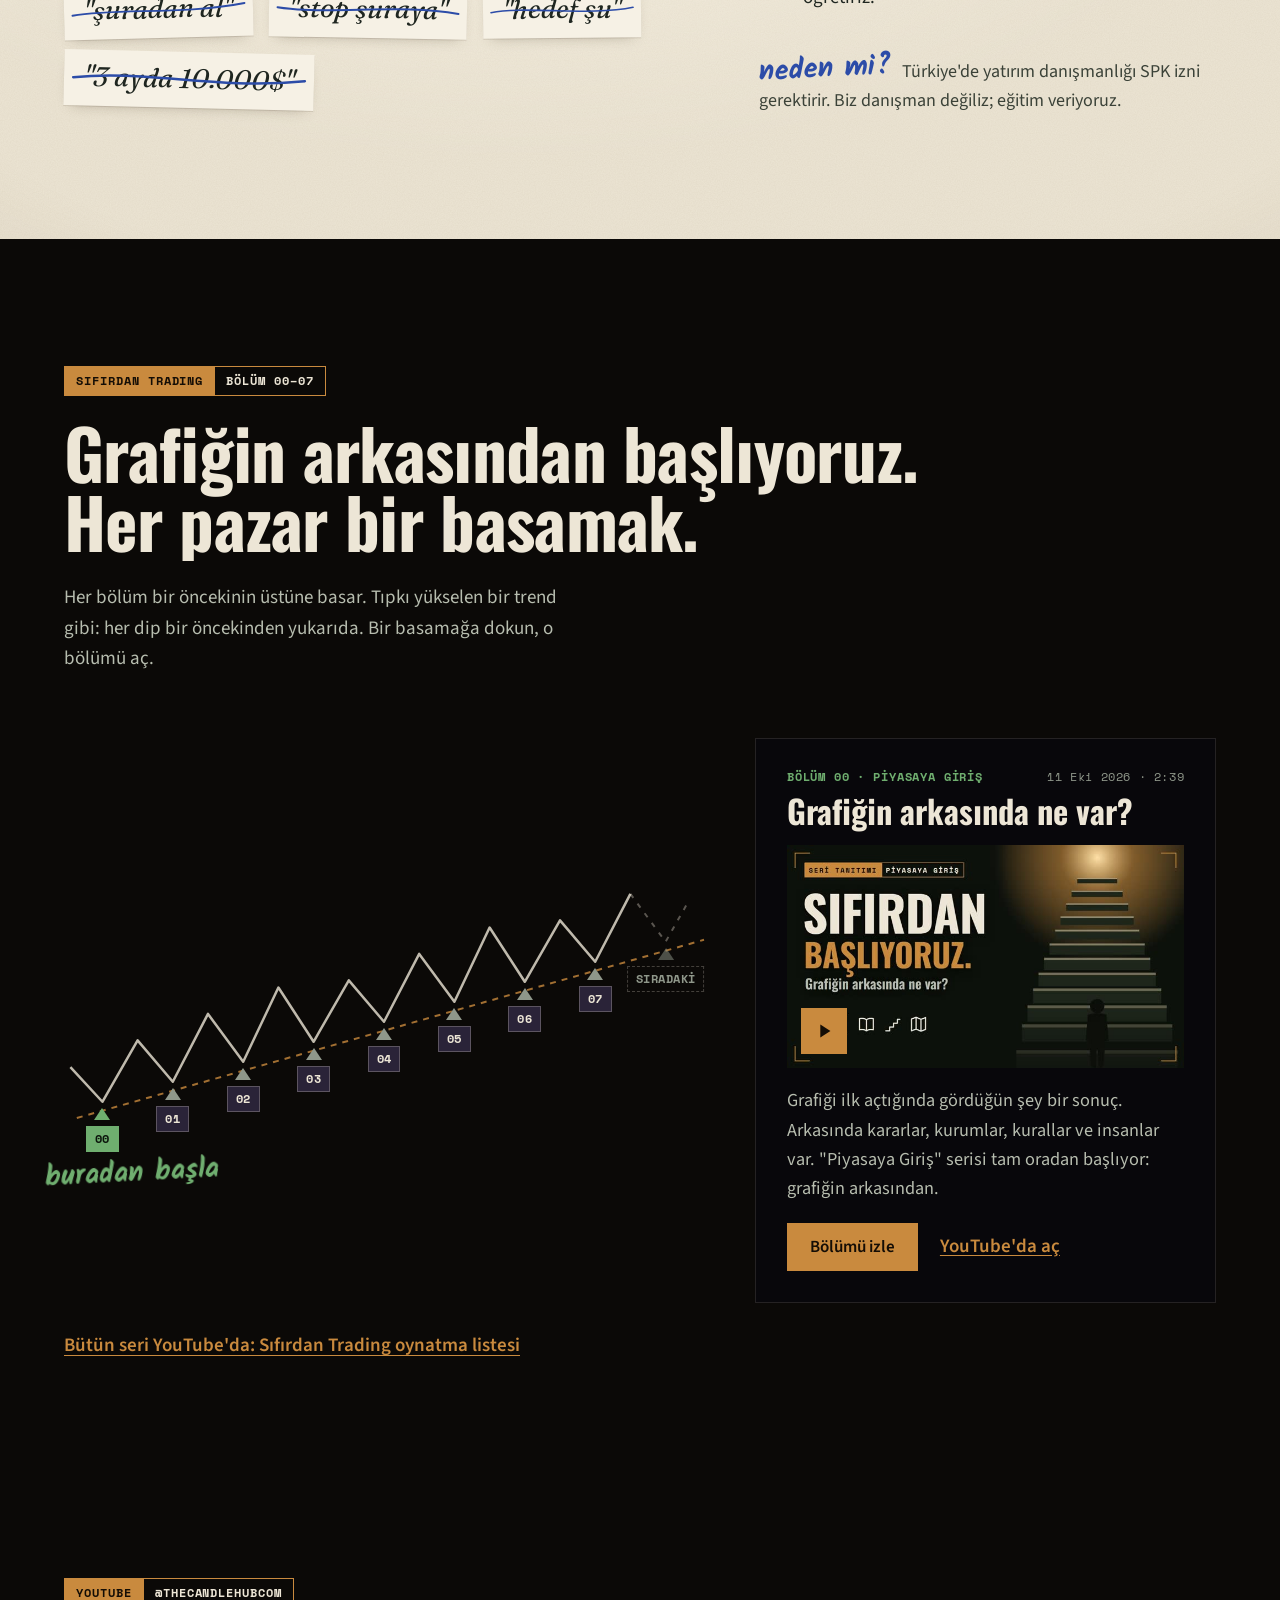
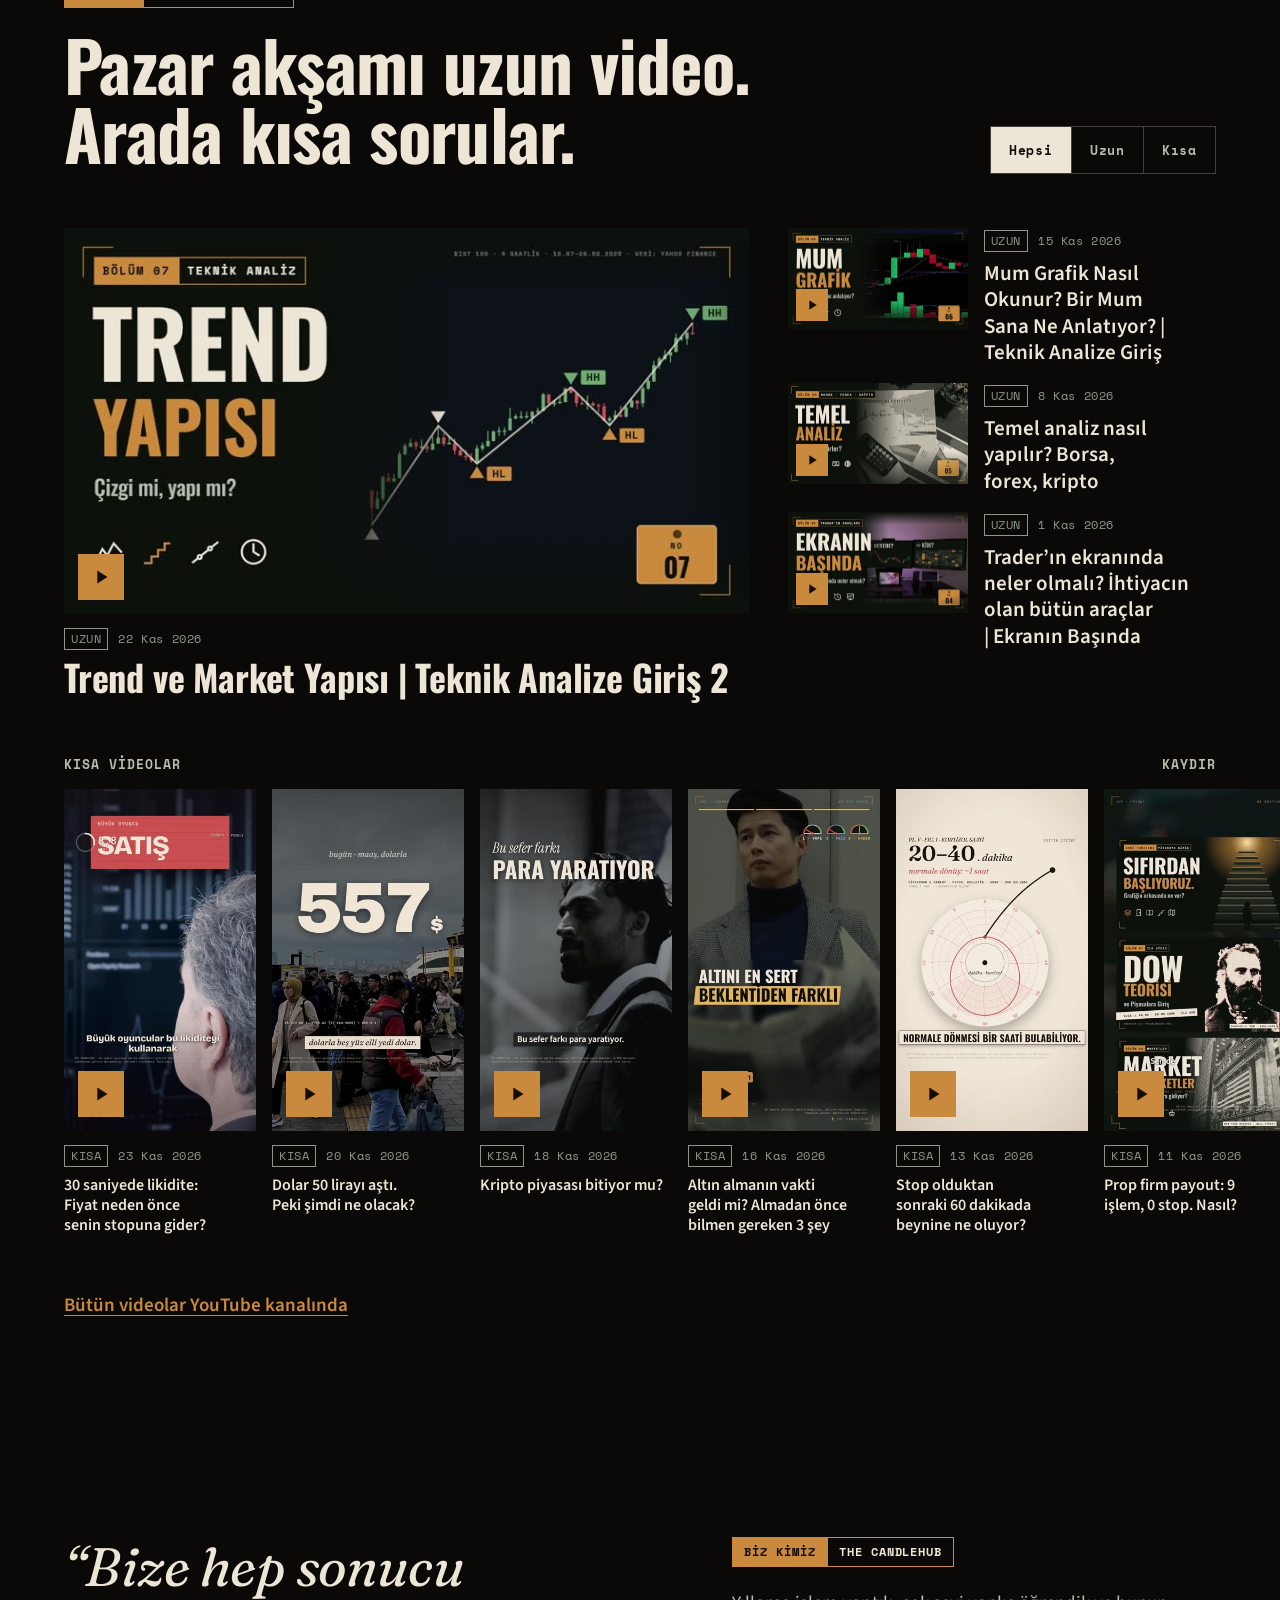
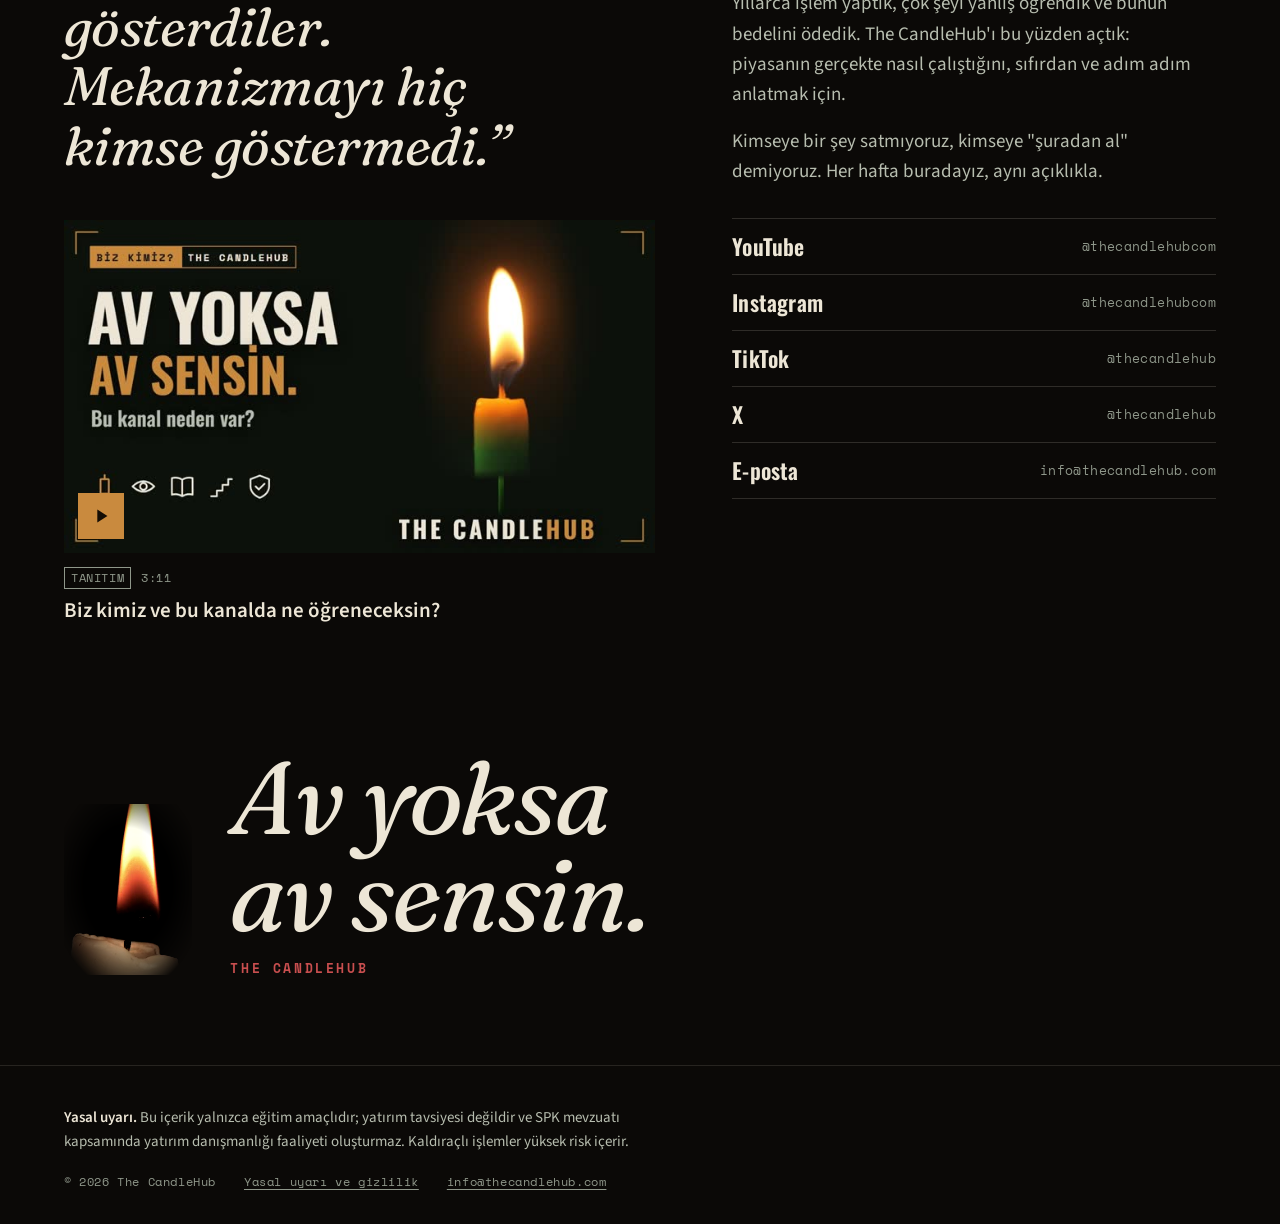
==== commit 46b7b2e5: "Güvenlik ve SEO: CSP, referrer, robots.txt, sitemap, security.txt, Apple simgesi, yapılandırılmış ve" ====
--- a/index.html
+++ b/index.html
@@ -2,9 +2,11 @@
 <html lang="tr">
 <head>
 <meta charset="utf-8">
+<meta http-equiv="Content-Security-Policy" content="default-src 'self'; script-src 'self'; style-src 'self' 'unsafe-inline'; img-src 'self' data:; media-src 'self'; font-src 'self'; frame-src https://www.youtube-nocookie.com; connect-src 'self'; object-src 'none'; base-uri 'self'; form-action 'none'; upgrade-insecure-requests">
+<meta name="referrer" content="strict-origin-when-cross-origin">
 <meta name="viewport" content="width=device-width, initial-scale=1">
-<title>The CandleHub · Av yoksa av sensin.</title>
-<meta name="description" content="Türkçe trading eğitimi. Sinyal yok. Stop avından likiditeye, piyasanın nasıl çalıştığını sıfırdan, sırayla anlatıyoruz.">
+<title>The CandleHub · Sıfırdan Türkçe trading eğitimi | Av yoksa av sensin.</title>
+<meta name="description" content="Sıfırdan Türkçe trading eğitimi. Dow teorisinden mum grafiğe, trendden stop avına: piyasanın nasıl çalıştığını sırayla anlatıyoruz. Sinyal yok.">
 <link rel="canonical" href="https://www.thecandlehub.com/">
 <meta name="theme-color" content="#0B0907">
 <meta property="og:type" content="website">
@@ -13,13 +15,21 @@
 <meta property="og:description" content="Türkçe trading eğitimi. Sinyal yok. Piyasanın nasıl çalıştığını sıfırdan anlatıyoruz.">
 <meta property="og:url" content="https://www.thecandlehub.com/">
 <meta property="og:image" content="https://www.thecandlehub.com/medya/og.jpg">
+<meta property="og:image:width" content="1200">
+<meta property="og:image:height" content="630">
+<meta property="og:image:alt" content="Av yoksa av sensin. The CandleHub: yanan bir mum ve mum grafiği">
+<meta property="og:site_name" content="The CandleHub">
 <meta name="twitter:card" content="summary_large_image">
 <meta name="twitter:site" content="@thecandlehub">
 <link rel="icon" href="medya/muhur.svg" type="image/svg+xml">
+<link rel="apple-touch-icon" href="medya/apple-touch-icon.png">
 <link rel="preload" href="fontlar/oswald-latin-700-normal.woff2" as="font" type="font/woff2" crossorigin>
 <link rel="stylesheet" href="css/site.css">
 <script type="application/ld+json">
-{"@context":"https://schema.org","@type":"Organization","name":"The CandleHub","url":"https://www.thecandlehub.com/","email":"info@thecandlehub.com","slogan":"Av yoksa av sensin.","sameAs":["https://www.youtube.com/@thecandlehubcom","https://www.instagram.com/thecandlehubcom","https://www.tiktok.com/@thecandlehub","https://x.com/thecandlehub"]}
+{"@context":"https://schema.org","@graph":[
+ {"@type":"Organization","@id":"https://www.thecandlehub.com/#org","name":"The CandleHub","url":"https://www.thecandlehub.com/","logo":"https://www.thecandlehub.com/medya/apple-touch-icon.png","email":"info@thecandlehub.com","slogan":"Av yoksa av sensin.","sameAs":["https://www.youtube.com/@thecandlehubcom","https://www.instagram.com/thecandlehubcom","https://www.tiktok.com/@thecandlehub","https://x.com/thecandlehub"]},
+ {"@type":"WebSite","@id":"https://www.thecandlehub.com/#site","url":"https://www.thecandlehub.com/","name":"The CandleHub","inLanguage":"tr-TR","publisher":{"@id":"https://www.thecandlehub.com/#org"}}
+]}
 </script>
 </head>
 <body>
